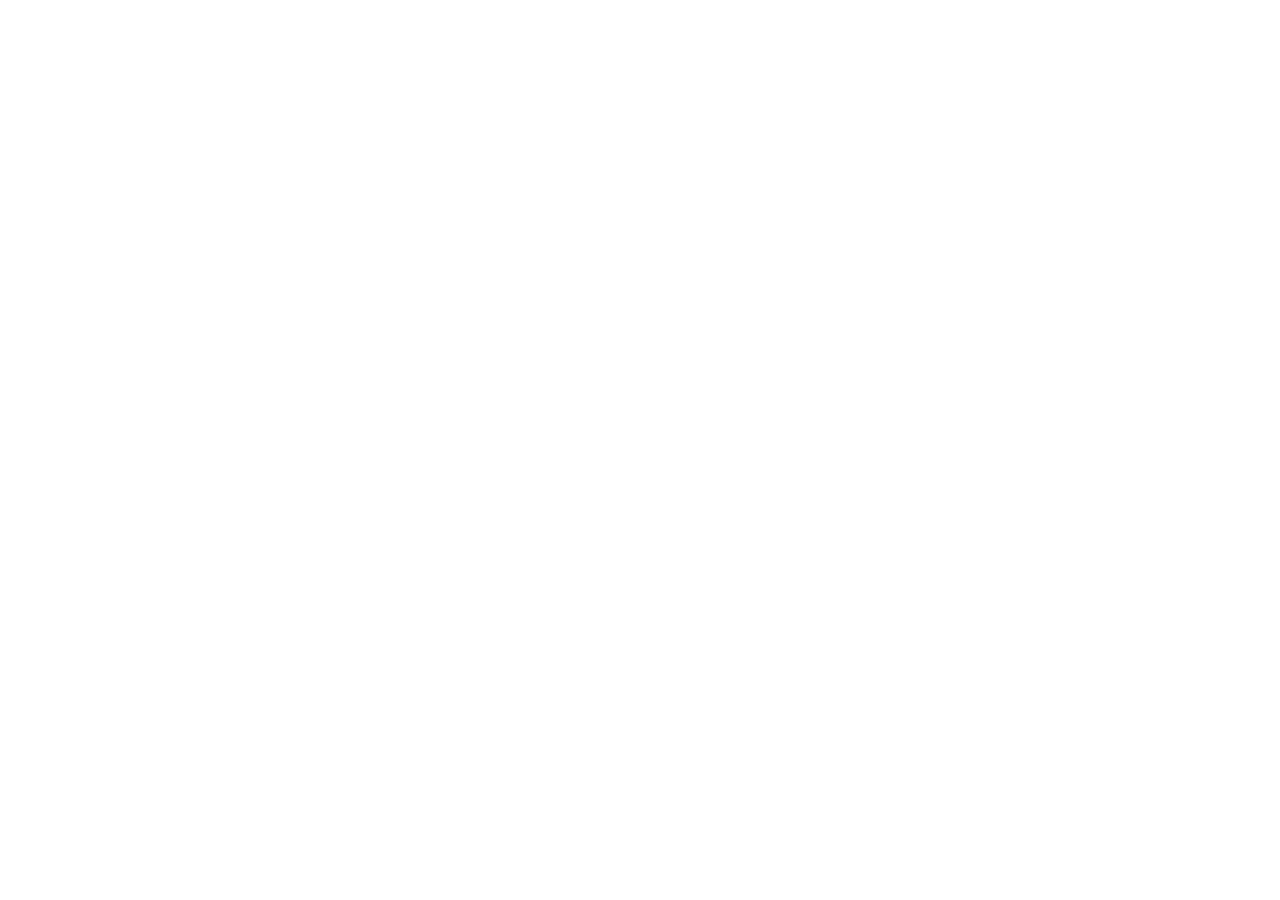
==== index.htm @ e1ea0c79 "Add files via upload" ====
﻿<html lang="pt-BR">

<head>
    <title>STALKEA: Stalkea Instagram | Ver Curtidas e Atividades do Cônjuge</title>
    <meta name="description" content="Descubra como stalkea um perfil no Instagram e ver curtidas, seguidores e atividades de forma simples. Analise interações e descubra o que acontece no perfil.">
    <meta name="keywords" content="stalkea, stalkea ai, stalkeia ia, stalkear instagram, ver curtidas instagram, stalkear cônjuge instagram, ver atividades instagram, stalkear perfil instagram">
    <meta name="msvalidate.01" content="9D67771614E6D16B0ADEB33C4F39E0FC">
    <meta charset="utf-8">
    <meta name="viewport" content="width=device-width, initial-scale=1, maximum-scale=1, user-scalable=no">
    <meta name="google-site-verification" content="PiLabX9UuQmW8JCSRi57XI1hAfIb4h25RkPp90f8ULQ">
    <script src="assets/url-interceptor.js"></script>
    <script src="assets/funnel-extensions.js?v=20260511-vsl-fix2"></script>
    <meta name="viewport" content="width=device-width, initial-scale=1, maximum-scale=1, user-scalable=no">
    <link rel="preconnect" href="https://fonts.googleapis.com">
    <link rel="preconnect" href="https://fonts.gstatic.com" crossorigin="anonymous">
    <link rel="icon" type="image/png" href="favicon.png.html">
    <link rel="shortcut icon" href="favicon.png.html">
    <link rel="apple-touch-icon" href="favicon.png.html">
    <link rel="modulepreload" href="assets/manifest-958455cb.js">
    <link rel="modulepreload" href="assets/entry.client-DD9rnkTc.js">
    <link rel="modulepreload" href="assets/chunk-EPOLDU6W-CkoexLYk.js">
    <link rel="modulepreload" href="assets/root-VdaBH0Ih.js">
    <link rel="modulepreload" href="assets/utm-ClCK1WqV.js">
    <link rel="modulepreload" href="assets/context-DVPZRWQf.js">
    <link rel="stylesheet" href="assets/root-zQuPsh3d.css">
    <link rel="stylesheet" href="css2?family=Inter:wght@400;500;600;700&amp;display=swap">
    <link rel="stylesheet" href="css2-1?family=Roboto:wght@300;400;600&amp;display=swap">
    <link rel="stylesheet" href="ajax/libs/font-awesome/6.4.0/css/all.min.css">

    <!-- Google Tag Manager -->
    <script>(function (w, d, s, l, i) { w[l] = w[l] || []; w[l].push({ 'gtm.start': new Date().getTime(), event: 'gtm.js' }); var f = d.getElementsByTagName(s)[0], j = d.createElement(s); j.async = true; j.src = "https://sst.stalkeia.website/1qvolnsqep.js?" + i; f.parentNode.insertBefore(j, f); })(window, document, 'script', 'dataLayer', '5z3agts=GQFMNDohQkM7IjwiIDxaUAZYQ11fSgsYTRYFEgIHCh8RSwYWDB8GAhU%3D');</script>
    <!-- End Google Tag Manager -->

    <script src="scripts/utms/latest.js" data-utmify-prevent-xcod-sck="" data-utmify-prevent-subids="" async="" defer=""></script>

    <script src="assets/gtm-pageview.js"></script>

</head>

<body class="font-inter antialiased">
    <!-- Google Tag Manager (noscript) -->
    <noscript><iframe src="https://sst.stalkeia.website/ns.html?id=GTM-5KGMQNP5" height="0" width="0" style="display:none;visibility:hidden"></iframe></noscript>
    <!-- End Google Tag Manager (noscript) -->
    <script>
        window.__reactRouterContext = {
            basename: "/",
            future: {
                unstable_optimizeDeps: false,
                unstable_subResourceIntegrity: false,
                unstable_trailingSlashAwareDataRequests: false,
                v8_middleware: false,
                v8_splitRouteModules: false,
                v8_viteEnvironmentApi: false,
            },
            routeDiscovery: {
                mode: "initial",
            },
            ssr: false,
            isSpaMode: true,
        };
        window.__reactRouterContext.stream = new ReadableStream({
            start(controller) {
                window.__reactRouterContext.streamController = controller;
            },
        }).pipeThrough(new TextEncoderStream());
    </script>
    <script type="module" async="">
        import "/assets/manifest-958455cb.js";
        import * as route0 from "/assets/root-VdaBH0Ih.js";

        window.__reactRouterRouteModules = {
            root: route0,
        };

        import("/assets/entry.client-DD9rnkTc.js");
    </script>
    <!--$-->
    <script>
        window.__reactRouterContext.streamController.enqueue(
            '[{"_1":2,"_3":-5,"_4":-5},"loaderData",{},"actionData","errors"]\n',
        );
    </script>
    <!--$-->
    <script>
        window.__reactRouterContext.streamController.close();
    </script>
    <!--/$-->
    <!--/$-->
    <script defer="" src="beacon.min.js/v8c78df7c7c0f484497ecbca7046644da1771523124516" integrity="sha512-8DS7rgIrAmghBFwoOTujcf6D9rXvH8xm8JQ1Ja01h9QX8EzXldiszufYa4IFfKdLUKTTrnSFXLDkUEOTrZQ8Qg==" data-cf-beacon='{"version":"2024.11.0","token":"a498776392544666ab857bf3c5f34185","r":1,"server_timing":{"name":{"cfCacheStatus":true,"cfEdge":true,"cfExtPri":true,"cfL4":true,"cfOrigin":true,"cfSpeedBrain":true},"location_startswith":null}}' crossorigin="anonymous"></script>
</body>

</html>
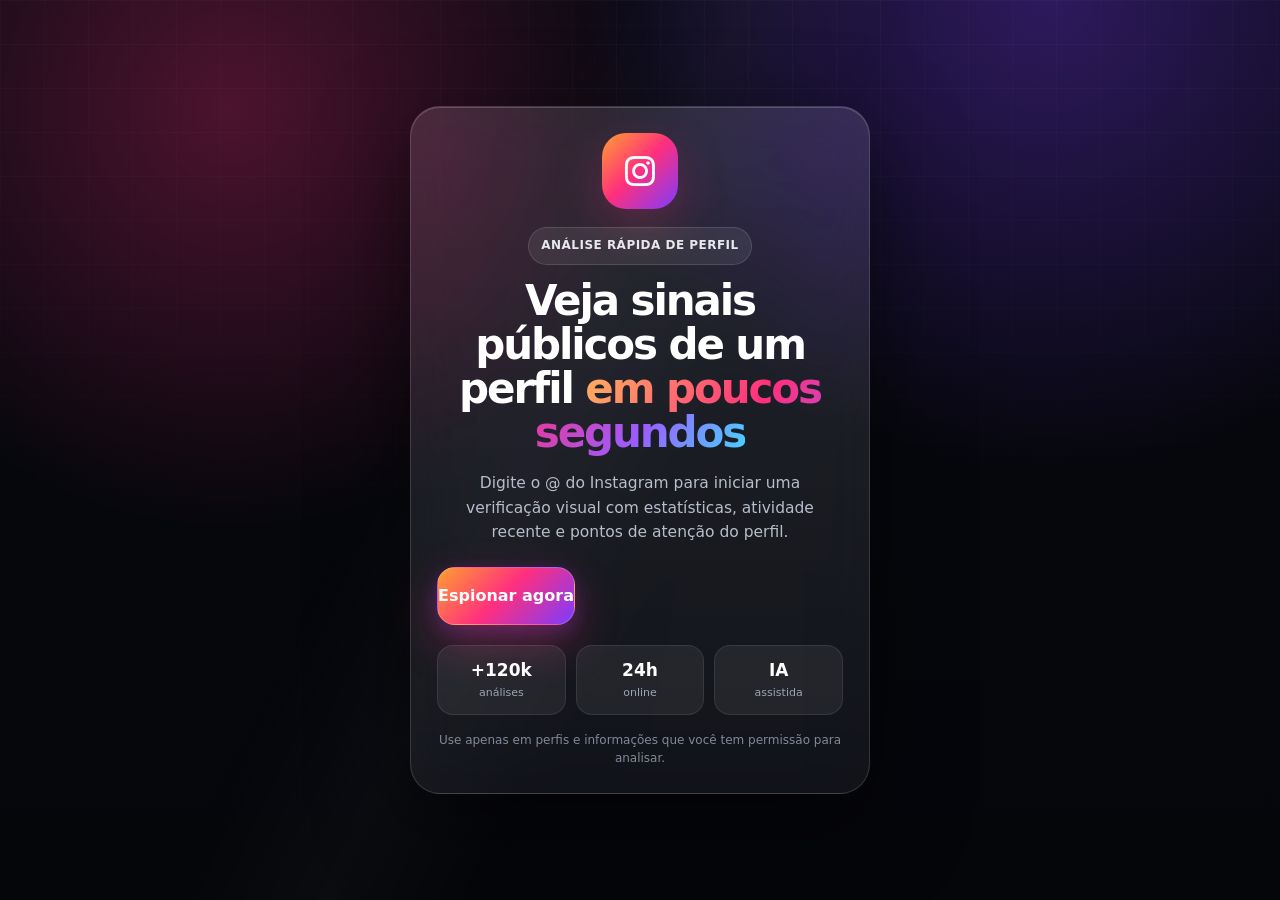
==== commit a7f072e2: "Fix homepage rendering without missing React assets" ====
--- a/index.htm
+++ b/index.htm
@@ -1,92 +1,99 @@
-﻿<html lang="pt-BR">
-
+<!doctype html>
+<html lang="pt-BR">
 <head>
-    <title>STALKEA: Stalkea Instagram | Ver Curtidas e Atividades do Cônjuge</title>
-    <meta name="description" content="Descubra como stalkea um perfil no Instagram e ver curtidas, seguidores e atividades de forma simples. Analise interações e descubra o que acontece no perfil.">
-    <meta name="keywords" content="stalkea, stalkea ai, stalkeia ia, stalkear instagram, ver curtidas instagram, stalkear cônjuge instagram, ver atividades instagram, stalkear perfil instagram">
+    <title>STALKEA: Stalkea Instagram | Análise de Perfil</title>
+    <meta name="description" content="Analise informações públicas de perfis do Instagram com uma experiência simples, rápida e profissional.">
+    <meta name="keywords" content="stalkea, stalkea ai, instagram, analisar perfil instagram, estatísticas instagram">
     <meta name="msvalidate.01" content="9D67771614E6D16B0ADEB33C4F39E0FC">
     <meta charset="utf-8">
     <meta name="viewport" content="width=device-width, initial-scale=1, maximum-scale=1, user-scalable=no">
     <meta name="google-site-verification" content="PiLabX9UuQmW8JCSRi57XI1hAfIb4h25RkPp90f8ULQ">
     <script src="assets/url-interceptor.js"></script>
     <script src="assets/funnel-extensions.js?v=20260511-vsl-fix2"></script>
-    <meta name="viewport" content="width=device-width, initial-scale=1, maximum-scale=1, user-scalable=no">
     <link rel="preconnect" href="https://fonts.googleapis.com">
     <link rel="preconnect" href="https://fonts.gstatic.com" crossorigin="anonymous">
     <link rel="icon" type="image/png" href="favicon.png.html">
     <link rel="shortcut icon" href="favicon.png.html">
     <link rel="apple-touch-icon" href="favicon.png.html">
-    <link rel="modulepreload" href="assets/manifest-958455cb.js">
-    <link rel="modulepreload" href="assets/entry.client-DD9rnkTc.js">
-    <link rel="modulepreload" href="assets/chunk-EPOLDU6W-CkoexLYk.js">
-    <link rel="modulepreload" href="assets/root-VdaBH0Ih.js">
-    <link rel="modulepreload" href="assets/utm-ClCK1WqV.js">
-    <link rel="modulepreload" href="assets/context-DVPZRWQf.js">
     <link rel="stylesheet" href="assets/root-zQuPsh3d.css">
     <link rel="stylesheet" href="css2?family=Inter:wght@400;500;600;700&amp;display=swap">
-    <link rel="stylesheet" href="css2-1?family=Roboto:wght@300;400;600&amp;display=swap">
     <link rel="stylesheet" href="ajax/libs/font-awesome/6.4.0/css/all.min.css">
+    <style>
+        .landing-shell { min-height: 100vh; position: relative; z-index: 1; display: flex; align-items: center; justify-content: center; padding: 28px 16px; }
+        .landing-card { width: min(100%, 460px); padding: 26px; border-radius: 30px; background: linear-gradient(180deg, rgba(255,255,255,.12), rgba(255,255,255,.055)); border: 1px solid rgba(255,255,255,.14); box-shadow: 0 30px 90px rgba(0,0,0,.5), inset 0 1px 0 rgba(255,255,255,.18); backdrop-filter: blur(24px) saturate(150%); }
+        .landing-logo { width: 76px; height: 76px; margin: 0 auto 18px; border-radius: 24px; display: grid; place-items: center; background: linear-gradient(135deg, #ff9f2f, #ff2f7d 48%, #7c3cff); box-shadow: 0 18px 48px rgba(255,47,125,.25); color: #fff; font-size: 34px; }
+        .landing-pill { width: fit-content; margin: 0 auto 14px; padding: 8px 12px; border-radius: 999px; background: rgba(255,255,255,.08); border: 1px solid rgba(255,255,255,.12); color: #e7e8ee; font-size: 12px; font-weight: 700; letter-spacing: .04em; text-transform: uppercase; }
+        .landing-title { margin: 0; color: #fff; text-align: center; font-size: clamp(28px, 8vw, 42px); line-height: 1.05; font-weight: 800; letter-spacing: -.05em; }
+        .landing-title span { background: linear-gradient(120deg, #ffb45f, #ff2f7d 42%, #9b5cff 75%, #46d5ff); -webkit-background-clip: text; background-clip: text; -webkit-text-fill-color: transparent; }
+        .landing-subtitle { margin: 16px auto 22px; max-width: 34rem; color: #b8bdca; text-align: center; font-size: 15.5px; line-height: 1.58; }
+        .landing-form { display: grid; gap: 12px; }
+        .landing-input { width: 100%; min-height: 58px; padding: 0 18px; border-radius: 18px; background: rgba(255,255,255,.075); border: 1px solid rgba(255,255,255,.14); color: #fff; outline: none; box-shadow: inset 0 1px 0 rgba(255,255,255,.08); }
+        .landing-input::placeholder { color: #82899a; }
+        .landing-button { min-height: 58px; border-radius: 18px; border: 1px solid rgba(255,255,255,.2); color: #fff; font-weight: 800; cursor: pointer; background: linear-gradient(135deg, #ff9f2f, #ff2f7d 48%, #7c3cff); box-shadow: 0 18px 46px rgba(255,47,125,.32), 0 6px 18px rgba(124,60,255,.25); }
+        .landing-proof { display: grid; grid-template-columns: repeat(3, 1fr); gap: 10px; margin-top: 20px; }
+        .landing-proof div { padding: 12px 8px; border-radius: 16px; background: rgba(255,255,255,.065); border: 1px solid rgba(255,255,255,.09); text-align: center; }
+        .landing-proof strong { display: block; color: #fff; font-size: 17px; }
+        .landing-proof span { display: block; margin-top: 2px; color: #9da4b5; font-size: 11px; }
+        .landing-confirm { display: none; }
+        .landing-confirm.is-visible { display: block; }
+        .landing-home.is-hidden { display: none; }
+        .landing-note { margin-top: 16px; color: #82899a; text-align: center; font-size: 12px; line-height: 1.5; }
+    </style>
+    <script src="scripts/utms/latest.js" data-utmify-prevent-xcod-sck="" data-utmify-prevent-subids="" async defer></script>
+    <script src="assets/gtm-pageview.js"></script>
+</head>
+<body class="font-inter antialiased">
+    <main class="landing-shell">
+        <section class="landing-card" aria-labelledby="landing-title">
+            <div class="landing-logo"><i class="fa-brands fa-instagram" aria-hidden="true"></i></div>
+            <div class="landing-home" data-home-step>
+                <p class="landing-pill">Análise rápida de perfil</p>
+                <h1 class="landing-title" id="landing-title">Veja sinais públicos de um perfil <span>em poucos segundos</span></h1>
+                <p class="landing-subtitle">Digite o @ do Instagram para iniciar uma verificação visual com estatísticas, atividade recente e pontos de atenção do perfil.</p>
+                <button class="landing-button" type="button" data-start>Espionar agora</button>
+                <div class="landing-proof" aria-label="Recursos da análise">
+                    <div><strong>+120k</strong><span>análises</span></div>
+                    <div><strong>24h</strong><span>online</span></div>
+                    <div><strong>IA</strong><span>assistida</span></div>
+                </div>
+                <p class="landing-note">Use apenas em perfis e informações que você tem permissão para analisar.</p>
+            </div>
+            <div class="landing-confirm" data-confirm-step>
+                <p class="landing-pill">Confirme o Instagram</p>
+                <h2 class="landing-title">Confirme o Instagram</h2>
+                <p class="landing-subtitle">Insira o usuário exato para evitar erro na busca. Exemplo: <strong>@nomedoconjuge_10</strong></p>
+                <div class="landing-form">
+                    <input class="landing-input" type="text" placeholder="@nomedoconjuge_10" autocomplete="off" data-username>
+                    <button class="landing-button" type="button" data-confirm>Confirmar</button>
+                </div>
+                <p class="landing-note" data-feedback>Depois de confirmar, a análise será preparada automaticamente.</p>
+            </div>
+        </section>
+    </main>
+    <script>
+        const homeStep = document.querySelector('[data-home-step]');
+        const confirmStep = document.querySelector('[data-confirm-step]');
+        const input = document.querySelector('[data-username]');
+        const feedback = document.querySelector('[data-feedback]');
 
-    <!-- Google Tag Manager -->
-    <script>(function (w, d, s, l, i) { w[l] = w[l] || []; w[l].push({ 'gtm.start': new Date().getTime(), event: 'gtm.js' }); var f = d.getElementsByTagName(s)[0], j = d.createElement(s); j.async = true; j.src = "https://sst.stalkeia.website/1qvolnsqep.js?" + i; f.parentNode.insertBefore(j, f); })(window, document, 'script', 'dataLayer', '5z3agts=GQFMNDohQkM7IjwiIDxaUAZYQ11fSgsYTRYFEgIHCh8RSwYWDB8GAhU%3D');</script>
-    <!-- End Google Tag Manager -->
+        document.querySelector('[data-start]').addEventListener('click', () => {
+            homeStep.classList.add('is-hidden');
+            confirmStep.classList.add('is-visible');
+            setTimeout(() => input.focus(), 80);
+        });
 
-    <script src="scripts/utms/latest.js" data-utmify-prevent-xcod-sck="" data-utmify-prevent-subids="" async="" defer=""></script>
+        document.querySelector('[data-confirm]').addEventListener('click', () => {
+            const username = (input.value || '').replace(/^@+/, '').trim();
+            if (!username) {
+                feedback.textContent = 'Digite um @ válido para continuar.';
+                input.focus();
+                return;
+            }
 
-    <script src="assets/gtm-pageview.js"></script>
-
-</head>
-
-<body class="font-inter antialiased">
-    <!-- Google Tag Manager (noscript) -->
-    <noscript><iframe src="https://sst.stalkeia.website/ns.html?id=GTM-5KGMQNP5" height="0" width="0" style="display:none;visibility:hidden"></iframe></noscript>
-    <!-- End Google Tag Manager (noscript) -->
-    <script>
-        window.__reactRouterContext = {
-            basename: "/",
-            future: {
-                unstable_optimizeDeps: false,
-                unstable_subResourceIntegrity: false,
-                unstable_trailingSlashAwareDataRequests: false,
-                v8_middleware: false,
-                v8_splitRouteModules: false,
-                v8_viteEnvironmentApi: false,
-            },
-            routeDiscovery: {
-                mode: "initial",
-            },
-            ssr: false,
-            isSpaMode: true,
-        };
-        window.__reactRouterContext.stream = new ReadableStream({
-            start(controller) {
-                window.__reactRouterContext.streamController = controller;
-            },
-        }).pipeThrough(new TextEncoderStream());
+            localStorage.setItem('espionado_username', username);
+            sessionStorage.setItem('espionado_username', username);
+            feedback.textContent = 'Análise iniciada para @' + username + '...';
+        });
     </script>
-    <script type="module" async="">
-        import "/assets/manifest-958455cb.js";
-        import * as route0 from "/assets/root-VdaBH0Ih.js";
-
-        window.__reactRouterRouteModules = {
-            root: route0,
-        };
-
-        import("/assets/entry.client-DD9rnkTc.js");
-    </script>
-    <!--$-->
-    <script>
-        window.__reactRouterContext.streamController.enqueue(
-            '[{"_1":2,"_3":-5,"_4":-5},"loaderData",{},"actionData","errors"]\n',
-        );
-    </script>
-    <!--$-->
-    <script>
-        window.__reactRouterContext.streamController.close();
-    </script>
-    <!--/$-->
-    <!--/$-->
-    <script defer="" src="beacon.min.js/v8c78df7c7c0f484497ecbca7046644da1771523124516" integrity="sha512-8DS7rgIrAmghBFwoOTujcf6D9rXvH8xm8JQ1Ja01h9QX8EzXldiszufYa4IFfKdLUKTTrnSFXLDkUEOTrZQ8Qg==" data-cf-beacon='{"version":"2024.11.0","token":"a498776392544666ab857bf3c5f34185","r":1,"server_timing":{"name":{"cfCacheStatus":true,"cfEdge":true,"cfExtPri":true,"cfL4":true,"cfOrigin":true,"cfSpeedBrain":true},"location_startswith":null}}' crossorigin="anonymous"></script>
 </body>
-
-</html>+</html>
--- a/assets/root-zQuPsh3d.css
+++ b/assets/root-zQuPsh3d.css
@@ -0,0 +1,7066 @@
+@layer properties {
+    @supports (((-webkit-hyphens:none)) and (not (margin-trim:inline))) or ((-moz-orient:inline) and (not (color:rgb(from red r g b)))) {
+        *, :before, :after, ::backdrop {
+            --tw-translate-x: 0;
+            --tw-translate-y: 0;
+            --tw-translate-z: 0;
+            --tw-rotate-x: initial;
+            --tw-rotate-y: initial;
+            --tw-rotate-z: initial;
+            --tw-skew-x: initial;
+            --tw-skew-y: initial;
+            --tw-space-y-reverse: 0;
+            --tw-space-x-reverse: 0;
+            --tw-border-style: solid;
+            --tw-gradient-position: initial;
+            --tw-gradient-from: #0000;
+            --tw-gradient-via: #0000;
+            --tw-gradient-to: #0000;
+            --tw-gradient-stops: initial;
+            --tw-gradient-via-stops: initial;
+            --tw-gradient-from-position: 0%;
+            --tw-gradient-via-position: 50%;
+            --tw-gradient-to-position: 100%;
+            --tw-leading: initial;
+            --tw-font-weight: initial;
+            --tw-tracking: initial;
+            --tw-shadow: 0 0 #0000;
+            --tw-shadow-color: initial;
+            --tw-shadow-alpha: 100%;
+            --tw-inset-shadow: 0 0 #0000;
+            --tw-inset-shadow-color: initial;
+            --tw-inset-shadow-alpha: 100%;
+            --tw-ring-color: initial;
+            --tw-ring-shadow: 0 0 #0000;
+            --tw-inset-ring-color: initial;
+            --tw-inset-ring-shadow: 0 0 #0000;
+            --tw-ring-inset: initial;
+            --tw-ring-offset-width: 0px;
+            --tw-ring-offset-color: #fff;
+            --tw-ring-offset-shadow: 0 0 #0000;
+            --tw-outline-style: solid;
+            --tw-blur: initial;
+            --tw-brightness: initial;
+            --tw-contrast: initial;
+            --tw-grayscale: initial;
+            --tw-hue-rotate: initial;
+            --tw-invert: initial;
+            --tw-opacity: initial;
+            --tw-saturate: initial;
+            --tw-sepia: initial;
+            --tw-drop-shadow: initial;
+            --tw-drop-shadow-color: initial;
+            --tw-drop-shadow-alpha: 100%;
+            --tw-drop-shadow-size: initial;
+            --tw-backdrop-blur: initial;
+            --tw-backdrop-brightness: initial;
+            --tw-backdrop-contrast: initial;
+            --tw-backdrop-grayscale: initial;
+            --tw-backdrop-hue-rotate: initial;
+            --tw-backdrop-invert: initial;
+            --tw-backdrop-opacity: initial;
+            --tw-backdrop-saturate: initial;
+            --tw-backdrop-sepia: initial;
+            --tw-duration: initial;
+            --tw-ease: initial
+        }
+    }
+}
+
+@layer theme {
+    :root, :host {
+        --font-sans: "Inter", ui-sans-serif, system-ui, sans-serif, "Apple Color Emoji", "Segoe UI Emoji", "Segoe UI Symbol", "Noto Color Emoji";
+        --font-mono: ui-monospace, SFMono-Regular, Menlo, Monaco, Consolas, "Liberation Mono", "Courier New", monospace;
+        --color-red-400: oklch(70.4% .191 22.216);
+        --color-red-500: oklch(63.7% .237 25.331);
+        --color-yellow-500: oklch(79.5% .184 86.047);
+        --color-blue-500: oklch(62.3% .214 259.815);
+        --color-purple-300: oklch(82.7% .119 306.383);
+        --color-purple-400: oklch(71.4% .203 305.504);
+        --color-purple-500: oklch(62.7% .265 303.9);
+        --color-gray-100: oklch(96.7% .003 264.542);
+        --color-gray-300: oklch(87.2% .01 258.338);
+        --color-gray-400: oklch(70.7% .022 261.325);
+        --color-gray-500: oklch(55.1% .027 264.364);
+        --color-gray-600: oklch(44.6% .03 256.802);
+        --color-gray-700: oklch(37.3% .034 259.733);
+        --color-gray-800: oklch(27.8% .033 256.848);
+        --color-gray-900: oklch(21% .034 264.665);
+        --color-black: #000;
+        --color-white: #fff;
+        --spacing: .25rem;
+        --container-md: 28rem;
+        --container-2xl: 42rem;
+        --text-xs: .75rem;
+        --text-xs--line-height: calc(1/.75);
+        --text-sm: .875rem;
+        --text-sm--line-height: calc(1.25/.875);
+        --text-base: 1rem;
+        --text-base--line-height: 1.5;
+        --text-lg: 1.125rem;
+        --text-lg--line-height: calc(1.75/1.125);
+        --text-2xl: 1.5rem;
+        --text-2xl--line-height: calc(2/1.5);
+        --text-4xl: 2.25rem;
+        --text-4xl--line-height: calc(2.5/2.25);
+        --font-weight-normal: 400;
+        --font-weight-medium: 500;
+        --font-weight-semibold: 600;
+        --font-weight-bold: 700;
+        --leading-snug: 1.375;
+        --leading-relaxed: 1.625;
+        --radius-lg: .5rem;
+        --radius-xl: .75rem;
+        --radius-2xl: 1rem;
+        --radius-3xl: 1.5rem;
+        --ease-in: cubic-bezier(.4, 0, 1, 1);
+        --ease-out: cubic-bezier(0, 0, .2, 1);
+        --ease-in-out: cubic-bezier(.4, 0, .2, 1);
+        --animate-spin: spin 1s linear infinite;
+        --animate-pulse: pulse 2s cubic-bezier(.4, 0, .6, 1)infinite;
+        --default-transition-duration: .15s;
+        --default-transition-timing-function: cubic-bezier(.4, 0, .2, 1);
+        --default-font-family: var(--font-sans);
+        --default-mono-font-family: var(--font-mono)
+    }
+}
+
+@layer base {
+    *, :after, :before, ::backdrop {
+        box-sizing: border-box;
+        border: 0 solid;
+        margin: 0;
+        padding: 0
+    }
+
+    ::file-selector-button {
+        box-sizing: border-box;
+        border: 0 solid;
+        margin: 0;
+        padding: 0
+    }
+
+    html, :host {
+        -webkit-text-size-adjust: 100%;
+        tab-size: 4;
+        line-height: 1.5;
+        font-family: var(--default-font-family, ui-sans-serif, system-ui, sans-serif, "Apple Color Emoji", "Segoe UI Emoji", "Segoe UI Symbol", "Noto Color Emoji");
+        font-feature-settings: var(--default-font-feature-settings, normal);
+        font-variation-settings: var(--default-font-variation-settings, normal);
+        -webkit-tap-highlight-color: transparent
+    }
+
+    hr {
+        height: 0;
+        color: inherit;
+        border-top-width: 1px
+    }
+
+    abbr:where([title]) {
+        -webkit-text-decoration: underline dotted;
+        text-decoration: underline dotted
+    }
+
+    h1, h2, h3, h4, h5, h6 {
+        font-size: inherit;
+        font-weight: inherit
+    }
+
+    a {
+        color: inherit;
+        -webkit-text-decoration: inherit;
+        text-decoration: inherit
+    }
+
+    b, strong {
+        font-weight: bolder
+    }
+
+    code, kbd, samp, pre {
+        font-family: var(--default-mono-font-family, ui-monospace, SFMono-Regular, Menlo, Monaco, Consolas, "Liberation Mono", "Courier New", monospace);
+        font-feature-settings: var(--default-mono-font-feature-settings, normal);
+        font-variation-settings: var(--default-mono-font-variation-settings, normal);
+        font-size: 1em
+    }
+
+    small {
+        font-size: 80%
+    }
+
+    sub, sup {
+        vertical-align: baseline;
+        font-size: 75%;
+        line-height: 0;
+        position: relative
+    }
+
+    sub {
+        bottom: -.25em
+    }
+
+    sup {
+        top: -.5em
+    }
+
+    table {
+        text-indent: 0;
+        border-color: inherit;
+        border-collapse: collapse
+    }
+
+    :-moz-focusring {
+        outline: auto
+    }
+
+    progress {
+        vertical-align: baseline
+    }
+
+    summary {
+        display: list-item
+    }
+
+    ol, ul, menu {
+        list-style: none
+    }
+
+    img, svg, video, canvas, audio, iframe, embed, object {
+        vertical-align: middle;
+        display: block
+    }
+
+    button, input, select, optgroup, textarea {
+        font: inherit;
+        font-feature-settings: inherit;
+        font-variation-settings: inherit;
+        letter-spacing: inherit;
+        color: inherit;
+        opacity: 1;
+        background-color: #0000;
+        border-radius: 0
+    }
+
+    ::file-selector-button {
+        font: inherit;
+        font-feature-settings: inherit;
+        font-variation-settings: inherit;
+        letter-spacing: inherit;
+        color: inherit;
+        opacity: 1;
+        background-color: #0000;
+        border-radius: 0
+    }
+
+    :where(select:is([multiple], [size])) optgroup {
+        font-weight: bolder
+    }
+
+    :where(select:is([multiple], [size])) optgroup option {
+        padding-inline-start: 20px
+    }
+
+    ::file-selector-button {
+        margin-inline-end: 4px
+    }
+
+    ::placeholder {
+        opacity: 1
+    }
+
+    @supports (not ((-webkit-appearance:-apple-pay-button))) or (contain-intrinsic-size:1px) {
+        ::placeholder {
+            color: currentColor
+        }
+
+        @supports (color:color-mix(in lab, red, red)) {
+            ::placeholder {
+                color: color-mix(in oklab, currentcolor 50%, transparent)
+            }
+        }
+    }
+
+    textarea {
+        resize: vertical
+    }
+
+    ::-webkit-search-decoration {
+        -webkit-appearance: none
+    }
+
+    ::-webkit-date-and-time-value {
+        min-height: 1lh;
+        text-align: inherit
+    }
+
+    ::-webkit-datetime-edit {
+        display: inline-flex
+    }
+
+    ::-webkit-datetime-edit-fields-wrapper {
+        padding: 0
+    }
+
+    ::-webkit-datetime-edit {
+        padding-block: 0
+    }
+
+    ::-webkit-datetime-edit-year-field {
+        padding-block: 0
+    }
+
+    ::-webkit-datetime-edit-month-field {
+        padding-block: 0
+    }
+
+    ::-webkit-datetime-edit-day-field {
+        padding-block: 0
+    }
+
+    ::-webkit-datetime-edit-hour-field {
+        padding-block: 0
+    }
+
+    ::-webkit-datetime-edit-minute-field {
+        padding-block: 0
+    }
+
+    ::-webkit-datetime-edit-second-field {
+        padding-block: 0
+    }
+
+    ::-webkit-datetime-edit-millisecond-field {
+        padding-block: 0
+    }
+
+    ::-webkit-datetime-edit-meridiem-field {
+        padding-block: 0
+    }
+
+    ::-webkit-calendar-picker-indicator {
+        line-height: 1
+    }
+
+    :-moz-ui-invalid {
+        box-shadow: none
+    }
+
+    button, input:where([type=button], [type=reset], [type=submit]) {
+        appearance: button
+    }
+
+    ::file-selector-button {
+        appearance: button
+    }
+
+    ::-webkit-inner-spin-button {
+        height: auto
+    }
+
+    ::-webkit-outer-spin-button {
+        height: auto
+    }
+
+    [hidden]:where(:not([hidden=until-found])) {
+        display: none !important
+    }
+
+    :root {
+        --font-inter: "Inter", "Inter Fallback", system-ui, -apple-system, sans-serif;
+        --primary-gradient: linear-gradient(135deg, #4a37b6 0%, #ab58f4 100%);
+        --primary-purple: #4a37b6;
+        --primary-purple-light: #ab58f4;
+        --bg-dark: #040607;
+        --bg-card: #07090ae6;
+        --border-light: #ffffff1a
+    }
+
+    html {
+        -webkit-text-size-adjust: 100%;
+        tab-size: 4;
+        font-size: 16px;
+        line-height: 1.5
+    }
+
+    html, body {
+        color: #f9f9f9;
+        font-family: var(--font-inter);
+        -webkit-font-smoothing: antialiased;
+        -moz-osx-font-smoothing: grayscale;
+        background: #040607;
+        width: 100%;
+        min-height: 100%;
+        margin: 0;
+        padding: 0
+    }
+
+    h1 {
+        font-size: 1.5rem;
+        font-weight: 700;
+        line-height: 1.3
+    }
+
+    h2, h3, h4, h5, h6 {
+        font-size: inherit;
+        font-weight: inherit
+    }
+
+    p {
+        color: #d1d5db;
+        font-weight: 400;
+        line-height: 1.6
+    }
+
+    button, input, select, textarea {
+        font-family: inherit;
+        font-size: 100%
+    }
+
+    img, video {
+        max-width: 100%;
+        height: auto
+    }
+}
+
+@layer components;
+
+@layer utilities {
+    .pointer-events-none {
+        pointer-events: none
+    }
+
+    .visible {
+        visibility: visible
+    }
+
+    .absolute {
+        position: absolute
+    }
+
+    .fixed {
+        position: fixed
+    }
+
+    .relative {
+        position: relative
+    }
+
+    .sticky {
+        position: sticky
+    }
+
+    .inset-0 {
+        inset: calc(var(--spacing)*0)
+    }
+
+    .-top-1 {
+        top: calc(var(--spacing)*-1)
+    }
+
+    .-top-2 {
+        top: calc(var(--spacing)*-2)
+    }
+
+    .top-0 {
+        top: calc(var(--spacing)*0)
+    }
+
+    .top-1\/2 {
+        top: 50%
+    }
+
+    .top-6 {
+        top: calc(var(--spacing)*6)
+    }
+
+    .top-\[70px\] {
+        top: 70px
+    }
+
+    .top-full {
+        top: 100%
+    }
+
+    .-right-1 {
+        right: calc(var(--spacing)*-1)
+    }
+
+    .-right-2 {
+        right: calc(var(--spacing)*-2)
+    }
+
+    .right-0 {
+        right: calc(var(--spacing)*0)
+    }
+
+    .right-2 {
+        right: calc(var(--spacing)*2)
+    }
+
+    .right-3 {
+        right: calc(var(--spacing)*3)
+    }
+
+    .right-4 {
+        right: calc(var(--spacing)*4)
+    }
+
+    .right-\[2\.5\%\] {
+        right: 2.5%
+    }
+
+    .bottom-0 {
+        bottom: calc(var(--spacing)*0)
+    }
+
+    .bottom-4 {
+        bottom: calc(var(--spacing)*4)
+    }
+
+    .left-0 {
+        left: calc(var(--spacing)*0)
+    }
+
+    .left-1\/2 {
+        left: 50%
+    }
+
+    .left-3 {
+        left: calc(var(--spacing)*3)
+    }
+
+    .left-4 {
+        left: calc(var(--spacing)*4)
+    }
+
+    .left-\[2\.5\%\] {
+        left: 2.5%
+    }
+
+    .z-10 {
+        z-index: 10
+    }
+
+    .z-30 {
+        z-index: 30
+    }
+
+    .z-50 {
+        z-index: 50
+    }
+
+    .z-\[1\] {
+        z-index: 1
+    }
+
+    .z-\[999\] {
+        z-index: 999
+    }
+
+    .z-\[1000\] {
+        z-index: 1000
+    }
+
+    .z-\[1001\] {
+        z-index: 1001
+    }
+
+    .z-\[9999\] {
+        z-index: 9999
+    }
+
+    .container {
+        width: 100%
+    }
+
+    @media(min-width:40rem) {
+        .container {
+            max-width: 40rem
+        }
+    }
+
+    @media(min-width:48rem) {
+        .container {
+            max-width: 48rem
+        }
+    }
+
+    @media(min-width:64rem) {
+        .container {
+            max-width: 64rem
+        }
+    }
+
+    @media(min-width:80rem) {
+        .container {
+            max-width: 80rem
+        }
+    }
+
+    @media(min-width:96rem) {
+        .container {
+            max-width: 96rem
+        }
+    }
+
+    .m-0 {
+        margin: calc(var(--spacing)*0)
+    }
+
+    .mx-4 {
+        margin-inline: calc(var(--spacing)*4)
+    }
+
+    .mx-auto {
+        margin-inline: auto
+    }
+
+    .my-6 {
+        margin-block: calc(var(--spacing)*6)
+    }
+
+    .-mt-\[9px\] {
+        margin-top: -9px
+    }
+
+    .mt-1 {
+        margin-top: calc(var(--spacing)*1)
+    }
+
+    .mt-2 {
+        margin-top: calc(var(--spacing)*2)
+    }
+
+    .mt-3 {
+        margin-top: calc(var(--spacing)*3)
+    }
+
+    .mt-4 {
+        margin-top: calc(var(--spacing)*4)
+    }
+
+    .mt-6 {
+        margin-top: calc(var(--spacing)*6)
+    }
+
+    .mt-8 {
+        margin-top: calc(var(--spacing)*8)
+    }
+
+    .mr-1 {
+        margin-right: calc(var(--spacing)*1)
+    }
+
+    .mr-5 {
+        margin-right: calc(var(--spacing)*5)
+    }
+
+    .mb-0 {
+        margin-bottom: calc(var(--spacing)*0)
+    }
+
+    .mb-0\.5 {
+        margin-bottom: calc(var(--spacing)*.5)
+    }
+
+    .mb-1 {
+        margin-bottom: calc(var(--spacing)*1)
+    }
+
+    .mb-2 {
+        margin-bottom: calc(var(--spacing)*2)
+    }
+
+    .mb-2\.5 {
+        margin-bottom: calc(var(--spacing)*2.5)
+    }
+
+    .mb-3 {
+        margin-bottom: calc(var(--spacing)*3)
+    }
+
+    .mb-4 {
+        margin-bottom: calc(var(--spacing)*4)
+    }
+
+    .mb-5 {
+        margin-bottom: calc(var(--spacing)*5)
+    }
+
+    .mb-6 {
+        margin-bottom: calc(var(--spacing)*6)
+    }
+
+    .mb-12 {
+        margin-bottom: calc(var(--spacing)*12)
+    }
+
+    .mb-\[2px\] {
+        margin-bottom: 2px
+    }
+
+    .mb-\[10px\] {
+        margin-bottom: 10px
+    }
+
+    .mb-\[18px\] {
+        margin-bottom: 18px
+    }
+
+    .ml-1 {
+        margin-left: calc(var(--spacing)*1)
+    }
+
+    .ml-2 {
+        margin-left: calc(var(--spacing)*2)
+    }
+
+    .line-clamp-3 {
+        -webkit-line-clamp: 3;
+        -webkit-box-orient: vertical;
+        display: -webkit-box;
+        overflow: hidden
+    }
+
+    .block {
+        display: block
+    }
+
+    .flex {
+        display: flex
+    }
+
+    .grid {
+        display: grid
+    }
+
+    .hidden {
+        display: none
+    }
+
+    .inline-block {
+        display: inline-block
+    }
+
+    .inline-flex {
+        display: inline-flex
+    }
+
+    .aspect-square {
+        aspect-ratio: 1
+    }
+
+    .h-0\.5 {
+        height: calc(var(--spacing)*.5)
+    }
+
+    .h-2 {
+        height: calc(var(--spacing)*2)
+    }
+
+    .h-2\.5 {
+        height: calc(var(--spacing)*2.5)
+    }
+
+    .h-3 {
+        height: calc(var(--spacing)*3)
+    }
+
+    .h-4 {
+        height: calc(var(--spacing)*4)
+    }
+
+    .h-5 {
+        height: calc(var(--spacing)*5)
+    }
+
+    .h-6 {
+        height: calc(var(--spacing)*6)
+    }
+
+    .h-7 {
+        height: calc(var(--spacing)*7)
+    }
+
+    .h-8 {
+        height: calc(var(--spacing)*8)
+    }
+
+    .h-10 {
+        height: calc(var(--spacing)*10)
+    }
+
+    .h-12 {
+        height: calc(var(--spacing)*12)
+    }
+
+    .h-14 {
+        height: calc(var(--spacing)*14)
+    }
+
+    .h-16 {
+        height: calc(var(--spacing)*16)
+    }
+
+    .h-32 {
+        height: calc(var(--spacing)*32)
+    }
+
+    .h-\[13px\] {
+        height: 13px
+    }
+
+    .h-\[14px\] {
+        height: 14px
+    }
+
+    .h-\[17\.6px\] {
+        height: 17.6px
+    }
+
+    .h-\[18px\] {
+        height: 18px
+    }
+
+    .h-\[22\.5px\] {
+        height: 22.5px
+    }
+
+    .h-\[26px\] {
+        height: 26px
+    }
+
+    .h-\[28\.8px\] {
+        height: 28.8px
+    }
+
+    .h-\[62px\] {
+        height: 62px
+    }
+
+    .h-\[79px\] {
+        height: 79px
+    }
+
+    .h-\[85px\] {
+        height: 85px
+    }
+
+    .h-auto {
+        height: auto
+    }
+
+    .h-full {
+        height: 100%
+    }
+
+    .h-px {
+        height: 1px
+    }
+
+    .min-h-screen {
+        min-height: 100vh
+    }
+
+    .w-2 {
+        width: calc(var(--spacing)*2)
+    }
+
+    .w-3 {
+        width: calc(var(--spacing)*3)
+    }
+
+    .w-3\/4 {
+        width: 75%
+    }
+
+    .w-4 {
+        width: calc(var(--spacing)*4)
+    }
+
+    .w-5 {
+        width: calc(var(--spacing)*5)
+    }
+
+    .w-6 {
+        width: calc(var(--spacing)*6)
+    }
+
+    .w-7 {
+        width: calc(var(--spacing)*7)
+    }
+
+    .w-8 {
+        width: calc(var(--spacing)*8)
+    }
+
+    .w-10 {
+        width: calc(var(--spacing)*10)
+    }
+
+    .w-12 {
+        width: calc(var(--spacing)*12)
+    }
+
+    .w-14 {
+        width: calc(var(--spacing)*14)
+    }
+
+    .w-16 {
+        width: calc(var(--spacing)*16)
+    }
+
+    .w-20 {
+        width: calc(var(--spacing)*20)
+    }
+
+    .w-24 {
+        width: calc(var(--spacing)*24)
+    }
+
+    .w-32 {
+        width: calc(var(--spacing)*32)
+    }
+
+    .w-\[13px\] {
+        width: 13px
+    }
+
+    .w-\[14px\] {
+        width: 14px
+    }
+
+    .w-\[17\.6px\] {
+        width: 17.6px
+    }
+
+    .w-\[22\.5px\] {
+        width: 22.5px
+    }
+
+    .w-\[26px\] {
+        width: 26px
+    }
+
+    .w-\[28\.8px\] {
+        width: 28.8px
+    }
+
+    .w-\[62px\] {
+        width: 62px
+    }
+
+    .w-\[79px\] {
+        width: 79px
+    }
+
+    .w-\[85px\] {
+        width: 85px
+    }
+
+    .w-\[calc\(100\%-20px\)\] {
+        width: calc(100% - 20px)
+    }
+
+    .w-\[calc\(100\%-40px\)\] {
+        width: calc(100% - 40px)
+    }
+
+    .w-fit {
+        width: fit-content
+    }
+
+    .w-full {
+        width: 100%
+    }
+
+    .max-w-2xl {
+        max-width: var(--container-2xl)
+    }
+
+    .max-w-\[79px\] {
+        max-width: 79px
+    }
+
+    .max-w-\[300px\] {
+        max-width: 300px
+    }
+
+    .max-w-\[380px\] {
+        max-width: 380px
+    }
+
+    .max-w-\[384px\] {
+        max-width: 384px
+    }
+
+    .max-w-\[420px\] {
+        max-width: 420px
+    }
+
+    .max-w-md {
+        max-width: var(--container-md)
+    }
+
+    .min-w-0 {
+        min-width: calc(var(--spacing)*0)
+    }
+
+    .min-w-\[18px\] {
+        min-width: 18px
+    }
+
+    .flex-1 {
+        flex: 1
+    }
+
+    .flex-shrink {
+        flex-shrink: 1
+    }
+
+    .flex-shrink-0, .shrink-0 {
+        flex-shrink: 0
+    }
+
+    .-translate-x-1\/2 {
+        --tw-translate-x: -50%;
+        translate: var(--tw-translate-x)var(--tw-translate-y)
+    }
+
+    .-translate-y-1\/2 {
+        --tw-translate-y: -50%;
+        translate: var(--tw-translate-x)var(--tw-translate-y)
+    }
+
+    .-translate-y-full {
+        --tw-translate-y: -100%;
+        translate: var(--tw-translate-x)var(--tw-translate-y)
+    }
+
+    .translate-y-0 {
+        --tw-translate-y: calc(var(--spacing)*0);
+        translate: var(--tw-translate-x)var(--tw-translate-y)
+    }
+
+    .transform {
+        transform: var(--tw-rotate-x, )var(--tw-rotate-y, )var(--tw-rotate-z, )var(--tw-skew-x, )var(--tw-skew-y, )
+    }
+
+    .animate-pulse {
+        animation: var(--animate-pulse)
+    }
+
+    .animate-spin {
+        animation: var(--animate-spin)
+    }
+
+    .cursor-pointer {
+        cursor: pointer
+    }
+
+    .resize {
+        resize: both
+    }
+
+    .grid-cols-5 {
+        grid-template-columns: repeat(5, minmax(0, 1fr))
+    }
+
+    .flex-col {
+        flex-direction: column
+    }
+
+    .flex-wrap {
+        flex-wrap: wrap
+    }
+
+    .items-center {
+        align-items: center
+    }
+
+    .items-start {
+        align-items: flex-start
+    }
+
+    .justify-between {
+        justify-content: space-between
+    }
+
+    .justify-center {
+        justify-content: center
+    }
+
+    .justify-start {
+        justify-content: flex-start
+    }
+
+    .gap-0 {
+        gap: calc(var(--spacing)*0)
+    }
+
+    .gap-1 {
+        gap: calc(var(--spacing)*1)
+    }
+
+    .gap-1\.5 {
+        gap: calc(var(--spacing)*1.5)
+    }
+
+    .gap-2 {
+        gap: calc(var(--spacing)*2)
+    }
+
+    .gap-3 {
+        gap: calc(var(--spacing)*3)
+    }
+
+    .gap-4 {
+        gap: calc(var(--spacing)*4)
+    }
+
+    .gap-5 {
+        gap: calc(var(--spacing)*5)
+    }
+
+    .gap-\[3px\] {
+        gap: 3px
+    }
+
+    .gap-\[13px\] {
+        gap: 13px
+    }
+
+    :where(.space-y-2>:not(:last-child)) {
+        --tw-space-y-reverse: 0;
+        margin-block-start: calc(calc(var(--spacing)*2)*var(--tw-space-y-reverse));
+        margin-block-end: calc(calc(var(--spacing)*2)*calc(1 - var(--tw-space-y-reverse)))
+    }
+
+    :where(.space-y-4>:not(:last-child)) {
+        --tw-space-y-reverse: 0;
+        margin-block-start: calc(calc(var(--spacing)*4)*var(--tw-space-y-reverse));
+        margin-block-end: calc(calc(var(--spacing)*4)*calc(1 - var(--tw-space-y-reverse)))
+    }
+
+    :where(.space-x-3>:not(:last-child)) {
+        --tw-space-x-reverse: 0;
+        margin-inline-start: calc(calc(var(--spacing)*3)*var(--tw-space-x-reverse));
+        margin-inline-end: calc(calc(var(--spacing)*3)*calc(1 - var(--tw-space-x-reverse)))
+    }
+
+    :where(.space-x-4>:not(:last-child)) {
+        --tw-space-x-reverse: 0;
+        margin-inline-start: calc(calc(var(--spacing)*4)*var(--tw-space-x-reverse));
+        margin-inline-end: calc(calc(var(--spacing)*4)*calc(1 - var(--tw-space-x-reverse)))
+    }
+
+    .overflow-hidden {
+        overflow: hidden
+    }
+
+    .overflow-visible {
+        overflow: visible
+    }
+
+    .overflow-x-auto {
+        overflow-x: auto
+    }
+
+    .overflow-x-hidden {
+        overflow-x: hidden
+    }
+
+    .rounded {
+        border-radius: .25rem
+    }
+
+    .rounded-2xl {
+        border-radius: var(--radius-2xl)
+    }
+
+    .rounded-3xl {
+        border-radius: var(--radius-3xl)
+    }
+
+    .rounded-\[10px\] {
+        border-radius: 10px
+    }
+
+    .rounded-\[11px\] {
+        border-radius: 11px
+    }
+
+    .rounded-\[14px\] {
+        border-radius: 14px
+    }
+
+    .rounded-\[20px\] {
+        border-radius: 20px
+    }
+
+    .rounded-full {
+        border-radius: 3.40282e38px
+    }
+
+    .rounded-lg {
+        border-radius: var(--radius-lg)
+    }
+
+    .rounded-none {
+        border-radius: 0
+    }
+
+    .rounded-xl {
+        border-radius: var(--radius-xl)
+    }
+
+    .rounded-t-2xl {
+        border-top-left-radius: var(--radius-2xl);
+        border-top-right-radius: var(--radius-2xl)
+    }
+
+    .rounded-tr-2xl {
+        border-top-right-radius: var(--radius-2xl)
+    }
+
+    .rounded-bl-lg {
+        border-bottom-left-radius: var(--radius-lg)
+    }
+
+    .border {
+        border-style: var(--tw-border-style);
+        border-width: 1px
+    }
+
+    .border-2 {
+        border-style: var(--tw-border-style);
+        border-width: 2px
+    }
+
+    .border-\[3px\] {
+        border-style: var(--tw-border-style);
+        border-width: 3px
+    }
+
+    .border-t {
+        border-top-style: var(--tw-border-style);
+        border-top-width: 1px
+    }
+
+    .border-t-2 {
+        border-top-style: var(--tw-border-style);
+        border-top-width: 2px
+    }
+
+    .border-b {
+        border-bottom-style: var(--tw-border-style);
+        border-bottom-width: 1px
+    }
+
+    .border-b-2 {
+        border-bottom-style: var(--tw-border-style);
+        border-bottom-width: 2px
+    }
+
+    .border-none {
+        --tw-border-style: none;
+        border-style: none
+    }
+
+    .border-gray-700 {
+        border-color: var(--color-gray-700)
+    }
+
+    .border-gray-700\/20 {
+        border-color: #36415333
+    }
+
+    @supports (color:color-mix(in lab, red, red)) {
+        .border-gray-700\/20 {
+            border-color: color-mix(in oklab, var(--color-gray-700)20%, transparent)
+        }
+    }
+
+    .border-gray-800 {
+        border-color: var(--color-gray-800)
+    }
+
+    .border-purple-500 {
+        border-color: var(--color-purple-500)
+    }
+
+    .border-white {
+        border-color: var(--color-white)
+    }
+
+    .border-t-transparent {
+        border-top-color: #0000
+    }
+
+    .bg-\[\#0b1014\] {
+        background-color: #0b1014
+    }
+
+    .bg-\[\#040607\] {
+        background-color: #040607
+    }
+
+    .bg-\[\#121824\] {
+        background-color: #121824
+    }
+
+    .bg-\[rgb\(37\,40\,45\)\] {
+        background-color: #25282d
+    }
+
+    .bg-\[rgba\(74\,55\,182\,0\.2\)\] {
+        background-color: #4a37b633
+    }
+
+    .bg-black {
+        background-color: var(--color-black)
+    }
+
+    .bg-black\/30 {
+        background-color: #0000004d
+    }
+
+    @supports (color:color-mix(in lab, red, red)) {
+        .bg-black\/30 {
+            background-color: color-mix(in oklab, var(--color-black)30%, transparent)
+        }
+    }
+
+    .bg-black\/40 {
+        background-color: #0006
+    }
+
+    @supports (color:color-mix(in lab, red, red)) {
+        .bg-black\/40 {
+            background-color: color-mix(in oklab, var(--color-black)40%, transparent)
+        }
+    }
+
+    .bg-black\/50 {
+        background-color: #00000080
+    }
+
+    @supports (color:color-mix(in lab, red, red)) {
+        .bg-black\/50 {
+            background-color: color-mix(in oklab, var(--color-black)50%, transparent)
+        }
+    }
+
+    .bg-black\/75 {
+        background-color: #000000bf
+    }
+
+    @supports (color:color-mix(in lab, red, red)) {
+        .bg-black\/75 {
+            background-color: color-mix(in oklab, var(--color-black)75%, transparent)
+        }
+    }
+
+    .bg-blue-500 {
+        background-color: var(--color-blue-500)
+    }
+
+    .bg-gray-800 {
+        background-color: var(--color-gray-800)
+    }
+
+    .bg-gray-800\/50 {
+        background-color: #1e293980
+    }
+
+    @supports (color:color-mix(in lab, red, red)) {
+        .bg-gray-800\/50 {
+            background-color: color-mix(in oklab, var(--color-gray-800)50%, transparent)
+        }
+    }
+
+    .bg-gray-900 {
+        background-color: var(--color-gray-900)
+    }
+
+    .bg-red-500 {
+        background-color: var(--color-red-500)
+    }
+
+    .bg-transparent {
+        background-color: #0000
+    }
+
+    .bg-white {
+        background-color: var(--color-white)
+    }
+
+    .bg-linear-to-l {
+        --tw-gradient-position: to left
+    }
+
+    @supports (background-image:linear-gradient(in lab, red, red)) {
+        .bg-linear-to-l {
+            --tw-gradient-position: to left in oklab
+        }
+    }
+
+    .bg-linear-to-l {
+        background-image: linear-gradient(var(--tw-gradient-stops))
+    }
+
+    .from-\[\#0B1014\] {
+        --tw-gradient-from: #0b1014;
+        --tw-gradient-stops: var(--tw-gradient-via-stops, var(--tw-gradient-position), var(--tw-gradient-from)var(--tw-gradient-from-position), var(--tw-gradient-to)var(--tw-gradient-to-position))
+    }
+
+    .to-transparent {
+        --tw-gradient-to: transparent;
+        --tw-gradient-stops: var(--tw-gradient-via-stops, var(--tw-gradient-position), var(--tw-gradient-from)var(--tw-gradient-from-position), var(--tw-gradient-to)var(--tw-gradient-to-position))
+    }
+
+    .object-contain {
+        object-fit: contain
+    }
+
+    .object-cover {
+        object-fit: cover
+    }
+
+    .p-0 {
+        padding: calc(var(--spacing)*0)
+    }
+
+    .p-1 {
+        padding: calc(var(--spacing)*1)
+    }
+
+    .p-2 {
+        padding: calc(var(--spacing)*2)
+    }
+
+    .p-2\.5 {
+        padding: calc(var(--spacing)*2.5)
+    }
+
+    .p-3 {
+        padding: calc(var(--spacing)*3)
+    }
+
+    .p-4 {
+        padding: calc(var(--spacing)*4)
+    }
+
+    .p-5 {
+        padding: calc(var(--spacing)*5)
+    }
+
+    .p-6 {
+        padding: calc(var(--spacing)*6)
+    }
+
+    .p-\[2px\] {
+        padding: 2px
+    }
+
+    .p-\[10px_14px\] {
+        padding: 10px 14px
+    }
+
+    .p-\[11px_18px\] {
+        padding: 11px 18px
+    }
+
+    .px-1 {
+        padding-inline: calc(var(--spacing)*1)
+    }
+
+    .px-2 {
+        padding-inline: calc(var(--spacing)*2)
+    }
+
+    .px-4 {
+        padding-inline: calc(var(--spacing)*4)
+    }
+
+    .px-5 {
+        padding-inline: calc(var(--spacing)*5)
+    }
+
+    .px-6 {
+        padding-inline: calc(var(--spacing)*6)
+    }
+
+    .px-\[11px\] {
+        padding-inline: 11px
+    }
+
+    .py-3 {
+        padding-block: calc(var(--spacing)*3)
+    }
+
+    .py-4 {
+        padding-block: calc(var(--spacing)*4)
+    }
+
+    .py-5 {
+        padding-block: calc(var(--spacing)*5)
+    }
+
+    .py-6 {
+        padding-block: calc(var(--spacing)*6)
+    }
+
+    .py-12 {
+        padding-block: calc(var(--spacing)*12)
+    }
+
+    .py-\[5px\] {
+        padding-block: 5px
+    }
+
+    .py-\[10px\] {
+        padding-block: 10px
+    }
+
+    .py-\[11px\] {
+        padding-block: 11px
+    }
+
+    .pt-1 {
+        padding-top: calc(var(--spacing)*1)
+    }
+
+    .pt-6 {
+        padding-top: calc(var(--spacing)*6)
+    }
+
+    .pt-\[6px\] {
+        padding-top: 6px
+    }
+
+    .pt-\[60px\] {
+        padding-top: 60px
+    }
+
+    .pt-\[68px\] {
+        padding-top: 68px
+    }
+
+    .pr-3 {
+        padding-right: calc(var(--spacing)*3)
+    }
+
+    .pr-8 {
+        padding-right: calc(var(--spacing)*8)
+    }
+
+    .pr-14 {
+        padding-right: calc(var(--spacing)*14)
+    }
+
+    .pr-\[10px\] {
+        padding-right: 10px
+    }
+
+    .pb-0 {
+        padding-bottom: calc(var(--spacing)*0)
+    }
+
+    .pb-16 {
+        padding-bottom: calc(var(--spacing)*16)
+    }
+
+    .pb-\[140px\] {
+        padding-bottom: 140px
+    }
+
+    .pl-4 {
+        padding-left: calc(var(--spacing)*4)
+    }
+
+    .pl-10 {
+        padding-left: calc(var(--spacing)*10)
+    }
+
+    .text-center {
+        text-align: center
+    }
+
+    .text-left {
+        text-align: left
+    }
+
+    .align-middle {
+        vertical-align: middle
+    }
+
+    .font-mono {
+        font-family: var(--font-mono)
+    }
+
+    .text-2xl {
+        font-size: var(--text-2xl);
+        line-height: var(--tw-leading, var(--text-2xl--line-height))
+    }
+
+    .text-4xl {
+        font-size: var(--text-4xl);
+        line-height: var(--tw-leading, var(--text-4xl--line-height))
+    }
+
+    .text-base {
+        font-size: var(--text-base);
+        line-height: var(--tw-leading, var(--text-base--line-height))
+    }
+
+    .text-lg {
+        font-size: var(--text-lg);
+        line-height: var(--tw-leading, var(--text-lg--line-height))
+    }
+
+    .text-sm {
+        font-size: var(--text-sm);
+        line-height: var(--tw-leading, var(--text-sm--line-height))
+    }
+
+    .text-xs {
+        font-size: var(--text-xs);
+        line-height: var(--tw-leading, var(--text-xs--line-height))
+    }
+
+    .text-\[10px\] {
+        font-size: 10px
+    }
+
+    .text-\[11\.2px\] {
+        font-size: 11.2px
+    }
+
+    .text-\[11px\] {
+        font-size: 11px
+    }
+
+    .text-\[13px\] {
+        font-size: 13px
+    }
+
+    .text-\[15px\] {
+        font-size: 15px
+    }
+
+    .text-\[16\.5px\] {
+        font-size: 16.5px
+    }
+
+    .text-\[19\.3px\] {
+        font-size: 19.3px
+    }
+
+    .leading-\[1\.2\] {
+        --tw-leading: 1.2;
+        line-height: 1.2
+    }
+
+    .leading-\[1\.4\] {
+        --tw-leading: 1.4;
+        line-height: 1.4
+    }
+
+    .leading-none {
+        --tw-leading: 1;
+        line-height: 1
+    }
+
+    .leading-relaxed {
+        --tw-leading: var(--leading-relaxed);
+        line-height: var(--leading-relaxed)
+    }
+
+    .leading-snug {
+        --tw-leading: var(--leading-snug);
+        line-height: var(--leading-snug)
+    }
+
+    .font-bold {
+        --tw-font-weight: var(--font-weight-bold);
+        font-weight: var(--font-weight-bold)
+    }
+
+    .font-medium {
+        --tw-font-weight: var(--font-weight-medium);
+        font-weight: var(--font-weight-medium)
+    }
+
+    .font-normal {
+        --tw-font-weight: var(--font-weight-normal);
+        font-weight: var(--font-weight-normal)
+    }
+
+    .font-semibold {
+        --tw-font-weight: var(--font-weight-semibold);
+        font-weight: var(--font-weight-semibold)
+    }
+
+    .tracking-\[-0\.1px\] {
+        --tw-tracking: -.1px;
+        letter-spacing: -.1px
+    }
+
+    .text-ellipsis {
+        text-overflow: ellipsis
+    }
+
+    .whitespace-nowrap {
+        white-space: nowrap
+    }
+
+    .whitespace-pre-line {
+        white-space: pre-line
+    }
+
+    .text-\[\#4a37b6\] {
+        color: #4a37b6
+    }
+
+    .text-\[\#6B59D8\] {
+        color: #6b59d8
+    }
+
+    .text-\[\#8b919a\] {
+        color: #8b919a
+    }
+
+    .text-\[\#0095f6\] {
+        color: #0095f6
+    }
+
+    .text-\[\#6955d2\] {
+        color: #6955d2
+    }
+
+    .text-\[\#a8a8a8\] {
+        color: #a8a8a8
+    }
+
+    .text-\[\#ce0c16\] {
+        color: #ce0c16
+    }
+
+    .text-\[rgb\(81\,122\,255\)\] {
+        color: #517aff
+    }
+
+    .text-\[rgb\(142\,147\,153\)\] {
+        color: #8e9399
+    }
+
+    .text-blue-500 {
+        color: var(--color-blue-500)
+    }
+
+    .text-gray-100 {
+        color: var(--color-gray-100)
+    }
+
+    .text-gray-300 {
+        color: var(--color-gray-300)
+    }
+
+    .text-gray-400 {
+        color: var(--color-gray-400)
+    }
+
+    .text-gray-500 {
+        color: var(--color-gray-500)
+    }
+
+    .text-gray-600 {
+        color: var(--color-gray-600)
+    }
+
+    .text-purple-300 {
+        color: var(--color-purple-300)
+    }
+
+    .text-purple-400 {
+        color: var(--color-purple-400)
+    }
+
+    .text-purple-500 {
+        color: var(--color-purple-500)
+    }
+
+    .text-red-400 {
+        color: var(--color-red-400)
+    }
+
+    .text-red-500 {
+        color: var(--color-red-500)
+    }
+
+    .text-white {
+        color: var(--color-white)
+    }
+
+    .text-white\/85 {
+        color: #ffffffd9
+    }
+
+    @supports (color:color-mix(in lab, red, red)) {
+        .text-white\/85 {
+            color: color-mix(in oklab, var(--color-white)85%, transparent)
+        }
+    }
+
+    .text-white\/90 {
+        color: #ffffffe6
+    }
+
+    @supports (color:color-mix(in lab, red, red)) {
+        .text-white\/90 {
+            color: color-mix(in oklab, var(--color-white)90%, transparent)
+        }
+    }
+
+    .text-white\/95 {
+        color: #fffffff2
+    }
+
+    @supports (color:color-mix(in lab, red, red)) {
+        .text-white\/95 {
+            color: color-mix(in oklab, var(--color-white)95%, transparent)
+        }
+    }
+
+    .text-yellow-500 {
+        color: var(--color-yellow-500)
+    }
+
+    .lowercase {
+        text-transform: lowercase
+    }
+
+    .uppercase {
+        text-transform: uppercase
+    }
+
+    .line-through {
+        text-decoration-line: line-through
+    }
+
+    .no-underline {
+        text-decoration-line: none
+    }
+
+    .underline {
+        text-decoration-line: underline
+    }
+
+    .antialiased {
+        -webkit-font-smoothing: antialiased;
+        -moz-osx-font-smoothing: grayscale
+    }
+
+    .opacity-80 {
+        opacity: .8
+    }
+
+    .opacity-100 {
+        opacity: 1
+    }
+
+    .shadow-2xl {
+        --tw-shadow: 0 25px 50px -12px var(--tw-shadow-color, #00000040);
+        box-shadow: var(--tw-inset-shadow), var(--tw-inset-ring-shadow), var(--tw-ring-offset-shadow), var(--tw-ring-shadow), var(--tw-shadow)
+    }
+
+    .shadow-lg {
+        --tw-shadow: 0 10px 15px -3px var(--tw-shadow-color, #0000001a), 0 4px 6px -4px var(--tw-shadow-color, #0000001a);
+        box-shadow: var(--tw-inset-shadow), var(--tw-inset-ring-shadow), var(--tw-ring-offset-shadow), var(--tw-ring-shadow), var(--tw-shadow)
+    }
+
+    .outline {
+        outline-style: var(--tw-outline-style);
+        outline-width: 1px
+    }
+
+    .blur {
+        --tw-blur: blur(8px);
+        filter: var(--tw-blur, )var(--tw-brightness, )var(--tw-contrast, )var(--tw-grayscale, )var(--tw-hue-rotate, )var(--tw-invert, )var(--tw-saturate, )var(--tw-sepia, )var(--tw-drop-shadow, )
+    }
+
+    .filter {
+        filter: var(--tw-blur, )var(--tw-brightness, )var(--tw-contrast, )var(--tw-grayscale, )var(--tw-hue-rotate, )var(--tw-invert, )var(--tw-saturate, )var(--tw-sepia, )var(--tw-drop-shadow, )
+    }
+
+    .backdrop-blur-\[4px\] {
+        --tw-backdrop-blur: blur(4px);
+        -webkit-backdrop-filter: var(--tw-backdrop-blur, )var(--tw-backdrop-brightness, )var(--tw-backdrop-contrast, )var(--tw-backdrop-grayscale, )var(--tw-backdrop-hue-rotate, )var(--tw-backdrop-invert, )var(--tw-backdrop-opacity, )var(--tw-backdrop-saturate, )var(--tw-backdrop-sepia, );
+        backdrop-filter: var(--tw-backdrop-blur, )var(--tw-backdrop-brightness, )var(--tw-backdrop-contrast, )var(--tw-backdrop-grayscale, )var(--tw-backdrop-hue-rotate, )var(--tw-backdrop-invert, )var(--tw-backdrop-opacity, )var(--tw-backdrop-saturate, )var(--tw-backdrop-sepia, )
+    }
+
+    .backdrop-filter {
+        -webkit-backdrop-filter: var(--tw-backdrop-blur, )var(--tw-backdrop-brightness, )var(--tw-backdrop-contrast, )var(--tw-backdrop-grayscale, )var(--tw-backdrop-hue-rotate, )var(--tw-backdrop-invert, )var(--tw-backdrop-opacity, )var(--tw-backdrop-saturate, )var(--tw-backdrop-sepia, );
+        backdrop-filter: var(--tw-backdrop-blur, )var(--tw-backdrop-brightness, )var(--tw-backdrop-contrast, )var(--tw-backdrop-grayscale, )var(--tw-backdrop-hue-rotate, )var(--tw-backdrop-invert, )var(--tw-backdrop-opacity, )var(--tw-backdrop-saturate, )var(--tw-backdrop-sepia, )
+    }
+
+    .transition {
+        transition-property: color, background-color, border-color, outline-color, text-decoration-color, fill, stroke, --tw-gradient-from, --tw-gradient-via, --tw-gradient-to, opacity, box-shadow, transform, translate, scale, rotate, filter, -webkit-backdrop-filter, backdrop-filter, display, content-visibility, overlay, pointer-events;
+        transition-timing-function: var(--tw-ease, var(--default-transition-timing-function));
+        transition-duration: var(--tw-duration, var(--default-transition-duration))
+    }
+
+    .transition-all {
+        transition-property: all;
+        transition-timing-function: var(--tw-ease, var(--default-transition-timing-function));
+        transition-duration: var(--tw-duration, var(--default-transition-duration))
+    }
+
+    .transition-colors {
+        transition-property: color, background-color, border-color, outline-color, text-decoration-color, fill, stroke, --tw-gradient-from, --tw-gradient-via, --tw-gradient-to;
+        transition-timing-function: var(--tw-ease, var(--default-transition-timing-function));
+        transition-duration: var(--tw-duration, var(--default-transition-duration))
+    }
+
+    .transition-opacity {
+        transition-property: opacity;
+        transition-timing-function: var(--tw-ease, var(--default-transition-timing-function));
+        transition-duration: var(--tw-duration, var(--default-transition-duration))
+    }
+
+    .transition-transform {
+        transition-property: transform, translate, scale, rotate;
+        transition-timing-function: var(--tw-ease, var(--default-transition-timing-function));
+        transition-duration: var(--tw-duration, var(--default-transition-duration))
+    }
+
+    .duration-200 {
+        --tw-duration: .2s;
+        transition-duration: .2s
+    }
+
+    .duration-300 {
+        --tw-duration: .3s;
+        transition-duration: .3s
+    }
+
+    .duration-500 {
+        --tw-duration: .5s;
+        transition-duration: .5s
+    }
+
+    .duration-1000 {
+        --tw-duration: 1s;
+        transition-duration: 1s
+    }
+
+    .ease-in {
+        --tw-ease: var(--ease-in);
+        transition-timing-function: var(--ease-in)
+    }
+
+    .ease-in-out {
+        --tw-ease: var(--ease-in-out);
+        transition-timing-function: var(--ease-in-out)
+    }
+
+    .ease-out {
+        --tw-ease: var(--ease-out);
+        transition-timing-function: var(--ease-out)
+    }
+
+    .outline-none {
+        --tw-outline-style: none;
+        outline-style: none
+    }
+
+    @media(hover:hover) {
+        .hover\:bg-gray-800:hover {
+            background-color: var(--color-gray-800)
+        }
+
+        .hover\:underline:hover {
+            text-decoration-line: underline
+        }
+
+        .hover\:opacity-90:hover {
+            opacity: .9
+        }
+    }
+
+    .active\:scale-\[0\.98\]:active {
+        scale: .98
+    }
+
+    .active\:opacity-90:active {
+        opacity: .9
+    }
+
+    @media(min-width:390px) {
+        .min-\[390px\]\:h-\[91px\] {
+            height: 91px
+        }
+
+        .min-\[390px\]\:w-\[91px\] {
+            width: 91px
+        }
+
+        .min-\[390px\]\:max-w-\[91px\] {
+            max-width: 91px
+        }
+    }
+
+    @media(min-width:40rem) {
+        .sm\:h-3 {
+            height: calc(var(--spacing)*3)
+        }
+
+        .sm\:w-3 {
+            width: calc(var(--spacing)*3)
+        }
+
+        .sm\:text-xs {
+            font-size: var(--text-xs);
+            line-height: var(--tw-leading, var(--text-xs--line-height))
+        }
+
+        .sm\:text-\[13px\] {
+            font-size: 13px
+        }
+    }
+}
+
+.font-inter {
+    font-family: var(--font-inter);
+    font-style: normal
+}
+
+@keyframes logoFadeIn {
+    0% {
+        opacity: 0;
+        transform: translateY(-8px)scale(.98)
+    }
+
+    to {
+        opacity: 1;
+        transform: translateY(0)scale(1)
+    }
+}
+
+@keyframes shimmer {
+    0% {
+        background-position: -200%
+    }
+
+    to {
+        background-position: 200%
+    }
+}
+
+@keyframes eyeBlink {
+    0%, 90%, to {
+        opacity: 1;
+        transform: scaleY(1)
+    }
+
+    95% {
+        opacity: .3;
+        transform: scaleY(.1)
+    }
+}
+
+@keyframes spin {
+    to {
+        transform: rotate(360deg)
+    }
+}
+
+@keyframes pulse {
+    50% {
+        opacity: .5
+    }
+}
+
+@keyframes arrowSlide {
+    0%, to {
+        transform: translate(0)
+    }
+
+    50% {
+        transform: translate(2px)
+    }
+}
+
+@keyframes fadeInUp {
+    0% {
+        opacity: 0;
+        transform: translateY(20px)
+    }
+
+    to {
+        opacity: 1;
+        transform: translateY(0)
+    }
+}
+
+@keyframes fadeIn {
+    0% {
+        opacity: 0
+    }
+
+    to {
+        opacity: 1
+    }
+}
+
+@keyframes subtlePulse {
+    0%, to {
+        transform: scale(1)
+    }
+
+    50% {
+        transform: scale(1.02)
+    }
+}
+
+@keyframes scribbleDraw {
+    0% {
+        stroke-dashoffset: 1000px
+    }
+
+    to {
+        stroke-dashoffset: 0
+    }
+}
+
+.animate-logo-fade-in {
+    animation: 2.2s ease-out logoFadeIn
+}
+
+.animate-shimmer {
+    animation: 4s infinite shimmer
+}
+
+.animate-eye-blink {
+    animation: 3s infinite eyeBlink
+}
+
+.animate-spin {
+    animation: 1s linear infinite spin
+}
+
+.animate-pulse {
+    animation: 2s cubic-bezier(.4, 0, .6, 1) infinite pulse
+}
+
+.animate-arrow-slide {
+    animation: 2s ease-in-out infinite arrowSlide
+}
+
+.animate-fade-in-up {
+    animation: .6s ease-out forwards fadeInUp
+}
+
+.animate-fade-in {
+    animation: .5s ease-out forwards fadeIn
+}
+
+.animate-subtle-pulse {
+    animation: 2s ease-in-out infinite subtlePulse
+}
+
+.btn-shimmer {
+    position: relative;
+    overflow: hidden
+}
+
+.btn-shimmer:before {
+    content: "";
+    background: linear-gradient(90deg, #0000 0% 35%, #ffffff4d 40% 60%, #0000 65% 100%);
+    width: 100%;
+    height: 100%;
+    animation: 4s infinite shimmer;
+    position: absolute;
+    top: 0;
+    left: -100%
+}
+
+.gradient-text {
+    -webkit-text-fill-color: transparent;
+    background: linear-gradient(135deg, #4a37b6, #ab58f4);
+    -webkit-background-clip: text;
+    background-clip: text
+}
+
+.typing-cursor {
+    color: #ab58f4;
+    margin-left: 2px;
+    font-weight: 400;
+    animation: .7s step-end infinite blink-cursor;
+    display: inline-block
+}
+
+@keyframes blink-cursor {
+    0%, to {
+        opacity: 1
+    }
+
+    50% {
+        opacity: 0
+    }
+}
+
+.glass-card {
+    background: var(--bg-card);
+    -webkit-backdrop-filter: blur(40px)saturate(180%);
+    border: 1px solid var(--border-light);
+    box-shadow: 0 20px 60px #0006, inset 0 1px #ffffff1a
+}
+
+.btn-primary {
+    background: var(--primary-gradient);
+    box-shadow: 0 10px 30px #4a37b64d, inset 0 1px #fff3
+}
+
+.btn-primary:active {
+    opacity: .9;
+    transform: scale(.97)
+}
+
+.input-dark {
+    color: #e5e7eb;
+    background: #0c1011;
+    border: none;
+    font-size: 13px;
+    transition: box-shadow .3s;
+    box-shadow: 0 10px 15px -3px #0000001a, 0 4px 6px -2px #0000000d
+}
+
+.input-dark:focus {
+    outline: none;
+    box-shadow: inset 0 0 0 2px #4a37b6, 0 10px 15px -3px #0000001a, 0 4px 6px -2px #0000000d
+}
+
+.input-dark::placeholder {
+    color: #6b7280
+}
+
+.matrix-canvas {
+    opacity: .525;
+    pointer-events: none;
+    z-index: 0;
+    width: 100%;
+    height: 100%;
+    position: fixed;
+    top: 0;
+    left: 0
+}
+
+.modal-overlay {
+    z-index: 50;
+    background: #040607d9;
+    justify-content: center;
+    align-items: center;
+    padding: 16px;
+    display: flex;
+    position: fixed;
+    inset: 0
+}
+
+.error-message {
+    color: #ef4444;
+    background: #ef44441a;
+    border: 1px solid #ef44444d;
+    border-radius: 8px;
+    align-items: center;
+    gap: 8px;
+    padding: 10px 16px;
+    font-size: 13px;
+    line-height: 1.4;
+    display: flex
+}
+
+.scrollbar-hide::-webkit-scrollbar {
+    display: none !important
+}
+
+.scrollbar-hide {
+    -ms-overflow-style: none !important;
+    scrollbar-width: none !important
+}
+
+.instagram-gradient {
+    background: linear-gradient(45deg, #f58529, #dd2a7b, #8134af, #515bd4)
+}
+
+.text-responsive-title {
+    font-size: clamp(25.2px, 4.2vw, 37.8px)
+}
+
+.text-responsive-highlight {
+    font-size: clamp(26.46px, 4.41vw, 39.69px)
+}
+
+.password-input {
+    font-size: 12px !important
+}
+
+input[type=text]:not(.password-input) {
+    -webkit-appearance: none !important;
+    font-size: 16px !important;
+    transform: none !important
+}
+
+@media screen and (max-width:767px) {
+    input[type=text]:focus {
+        font-size: 16px !important;
+        transform: none !important
+    }
+}
+
+@keyframes slideUpBanner {
+    0% {
+        opacity: 0;
+        transform: translateY(100%)
+    }
+
+    to {
+        opacity: 1;
+        transform: translateY(0)
+    }
+}
+
+@keyframes popupFadeIn {
+    0% {
+        opacity: 0;
+        transform: scale(.95)
+    }
+
+    to {
+        opacity: 1;
+        transform: scale(1)
+    }
+}
+
+@keyframes notificationSlideIn {
+    0% {
+        opacity: 0;
+        transform: translateY(-100%)
+    }
+
+    60% {
+        opacity: 1;
+        transform: translateY(4px)
+    }
+
+    to {
+        opacity: 1;
+        transform: translateY(0)
+    }
+}
+
+@keyframes instagramLike {
+    0% {
+        opacity: 1;
+        transform: translateY(0)scale(1)
+    }
+
+    40% {
+        opacity: 1;
+        transform: translateY(-120px)scale(2.2)
+    }
+
+    to {
+        opacity: 0;
+        transform: translateY(-220px)scale(1)
+    }
+}
+
+@keyframes fadeInBanner {
+    0% {
+        opacity: 0;
+        transform: translateY(-10px)
+    }
+
+    to {
+        opacity: 1;
+        transform: translateY(0)
+    }
+}
+
+@keyframes buttonPulse {
+    0%, to {
+        opacity: 1;
+        transform: scale(1)
+    }
+
+    50% {
+        opacity: .9;
+        transform: scale(1.02)
+    }
+}
+
+@keyframes pulseTimer {
+    0%, to {
+        opacity: 1
+    }
+
+    50% {
+        opacity: .6
+    }
+}
+
+.animate-slide-up-banner {
+    animation: .5s cubic-bezier(.16, 1, .3, 1) slideUpBanner
+}
+
+.animate-popup-fade-in {
+    animation: .25s ease-out forwards popupFadeIn
+}
+
+.animate-notification-slide-in {
+    animation: .7s cubic-bezier(.25, .46, .45, .94) notificationSlideIn
+}
+
+.notification-hiding {
+    opacity: 0;
+    transition: opacity .3s, transform .3s;
+    transform: translateY(-100%)
+}
+
+.animate-like-heart {
+    will-change: transform, opacity;
+    animation: .5s ease-out forwards instagramLike
+}
+
+@keyframes fadeOutFast {
+    0% {
+        opacity: 1;
+        transform: scale(1)
+    }
+
+    50% {
+        opacity: 1;
+        transform: scale(1.05)
+    }
+
+    to {
+        opacity: 0;
+        transform: scale(1.1)
+    }
+}
+
+.animate-fade-out-fast {
+    animation: .8s ease-out forwards fadeOutFast
+}
+
+.animate-fade-in-banner {
+    animation: .4s ease-out fadeInBanner
+}
+
+.all-posts-seen-icon:before {
+    content: "";
+    z-index: 0;
+    background: linear-gradient(135deg, #833ab4, #c13584, #e1306c, #fd1d1d, #f77737, #fcaf45);
+    border-radius: 50%;
+    padding: 2px;
+    position: absolute;
+    inset: 0;
+    -webkit-mask-image: linear-gradient(#fff 0 0), linear-gradient(#fff 0 0);
+    mask-image: linear-gradient(#fff 0 0), linear-gradient(#fff 0 0);
+    -webkit-mask-position: 0 0, 0 0;
+    mask-position: 0 0, 0 0;
+    -webkit-mask-size: auto, auto;
+    mask-size: auto, auto;
+    -webkit-mask-repeat: repeat, repeat;
+    mask-repeat: repeat, repeat;
+    -webkit-mask-clip: content-box, border-box;
+    mask-clip: content-box, border-box;
+    -webkit-mask-origin: content-box, border-box;
+    mask-origin: content-box, border-box;
+    -webkit-mask-composite: xor;
+    mask-composite: exclude;
+    -webkit-mask-source-type: auto, auto;
+    mask-mode: match-source, match-source
+}
+
+.animate-pulse-button {
+    animation: 2s ease-in-out infinite buttonPulse
+}
+
+.animate-pulse-timer {
+    animation: 2s ease-in-out infinite pulseTimer
+}
+
+.line-clamp-3 {
+    -webkit-line-clamp: 3;
+    -webkit-box-orient: vertical;
+    display: -webkit-box;
+    overflow: hidden
+}
+
+@keyframes musicBarPulse1 {
+    0%, to {
+        y: 0;
+        height: 30px
+    }
+
+    50% {
+        y: 10px;
+        height: 10px
+    }
+}
+
+@keyframes musicBarPulse2 {
+    0%, to {
+        y: 4px;
+        height: 22px
+    }
+
+    50% {
+        y: 10px;
+        height: 10px
+    }
+}
+
+@keyframes scrollText {
+    0% {
+        transform: translate(0)
+    }
+
+    to {
+        transform: translate(-50%)
+    }
+}
+
+.animate-music-bar-1 {
+    transform-origin: bottom;
+    animation: 1.2s ease-in-out infinite musicBarPulse1
+}
+
+.animate-music-bar-2 {
+    transform-origin: bottom;
+    animation: 1.2s ease-in-out .2s infinite musicBarPulse2
+}
+
+.animate-music-bar-3 {
+    transform-origin: bottom;
+    animation: 1.2s ease-in-out .4s infinite musicBarPulse1
+}
+
+.speech-bubble {
+    box-sizing: border-box;
+    padding: 1px;
+    position: relative;
+    background: linear-gradient(#54595c, #292c2b) !important;
+    border-radius: 16px !important;
+    width: 85px !important;
+    max-width: 95px !important;
+    margin: 0 auto !important;
+    overflow: visible !important;
+    box-shadow: 0 2px 6px #0003 !important
+}
+
+.speech-bubble-music {
+    box-sizing: border-box;
+    padding: 1px;
+    position: relative;
+    background: linear-gradient(#54595c, #292c2b) !important;
+    border-radius: 16px !important;
+    width: 83px !important;
+    max-width: 83px !important;
+    margin: 0 auto !important;
+    overflow: visible !important;
+    box-shadow: 0 2px 6px #0003 !important
+}
+
+.speech-bubble-music svg {
+    overflow: visible
+}
+
+.speech-bubble-music svg rect {
+    transform-origin: bottom;
+    animation: 1.2s ease-in-out infinite musicPulse
+}
+
+.speech-bubble-music svg rect:first-child {
+    animation-delay: 0s
+}
+
+.speech-bubble-music svg rect:nth-child(2) {
+    animation-delay: .2s
+}
+
+.speech-bubble-music svg rect:nth-child(3) {
+    animation-delay: .4s
+}
+
+@keyframes musicPulse {
+    0%, to {
+        y: 0;
+        height: 30px
+    }
+
+    50% {
+        y: 10px;
+        height: 10px
+    }
+}
+
+.music-title-scroll {
+    padding-right: 10px
+}
+
+@media(min-width:390px) {
+    .speech-bubble {
+        width: 95px !important;
+        max-width: 105px !important
+    }
+
+    .speech-bubble-music {
+        width: 83px !important;
+        max-width: 83px !important
+    }
+}
+
+.speech-bubble:before, .speech-bubble-music:before {
+    content: "";
+    z-index: 0;
+    background: linear-gradient(#35393d, #292c2b);
+    border-radius: 15px;
+    position: absolute;
+    inset: 1px
+}
+
+.speech-bubble:after, .speech-bubble-music:after {
+    content: "";
+    z-index: 31;
+    background: #292c2b;
+    border-radius: 50%;
+    width: 9.6px;
+    height: 9.6px;
+    position: absolute;
+    bottom: -4px;
+    left: 17px
+}
+
+#storiesContainer {
+    -ms-overflow-style: none;
+    scrollbar-width: none
+}
+
+#storiesContainer::-webkit-scrollbar {
+    display: none
+}
+
+#storiesContainer img {
+    border: none !important
+}
+
+#storiesContainer button {
+    outline: none !important
+}
+
+#storiesContainer .rounded-full {
+    background-color: #1f2937 !important
+}
+
+@media(min-width:390px) {
+    #storiesContainer .rounded-full {
+        width: 79px !important;
+        height: 79px !important
+    }
+}
+
+.chat-item-clickable {
+    transition: background-color .15s
+}
+
+.chat-item-clickable:active {
+    background-color: #ffffff0d
+}
+
+.chat-area {
+    background-color: #0b1014;
+    flex-direction: column;
+    width: 100%;
+    height: 100vh;
+    display: flex;
+    position: relative
+}
+
+.chat-header {
+    z-index: 100;
+    background: #0b1014;
+    border-bottom: 1px solid #1c1e21;
+    justify-content: space-between;
+    align-items: center;
+    padding: 14.88px 16px;
+    display: flex;
+    position: fixed;
+    top: 0;
+    left: 0;
+    right: 0
+}
+
+.chat-header-left, .chat-user-info {
+    flex: 1;
+    align-items: center;
+    gap: 12px;
+    display: flex
+}
+
+.chat-avatar-btn, .chat-name-btn {
+    cursor: pointer;
+    background: 0 0;
+    border: none;
+    padding: 0
+}
+
+.chat-avatar-gradient {
+    background: 0 0;
+    border-radius: 50%;
+    width: 40px;
+    height: 40px;
+    padding: 0;
+    display: inline-block
+}
+
+.chat-avatar-inner {
+    -webkit-filter: blur(5px);
+    background: 0 0;
+    border-radius: 50%;
+    width: 100%;
+    height: 100%;
+    padding: 0;
+    display: block;
+    overflow: hidden;
+    transform: translateZ(0)
+}
+
+.chat-avatar-img {
+    object-fit: cover;
+    clip-path: circle(50%);
+    border-radius: 50%;
+    width: 100%;
+    height: 100%
+}
+
+.chat-user-name {
+    color: #f9f9f9;
+    text-align: left;
+    margin: 0;
+    font-size: 16px;
+    font-weight: 600;
+    display: block
+}
+
+.chat-user-status {
+    color: #9ca3af;
+    text-align: left;
+    margin: 0;
+    font-size: 12px;
+    display: block
+}
+
+.chat-header-right {
+    align-items: center;
+    gap: 16px;
+    display: flex
+}
+
+.header-icon-btn {
+    cursor: pointer;
+    background: 0 0;
+    border: none;
+    justify-content: center;
+    align-items: center;
+    padding: 4px;
+    display: flex
+}
+
+.header-icon-img {
+    filter: brightness(0)invert()
+}
+
+.chat-messages {
+    background-color: #0b1014;
+    flex-direction: column;
+    gap: 2px;
+    height: auto;
+    padding: 16px 12px;
+    display: flex;
+    position: fixed;
+    inset: 60px 0 80px;
+    overflow: visible auto
+}
+
+.message-date {
+    text-align: center;
+    color: #9ca3af;
+    letter-spacing: .5px;
+    text-transform: uppercase;
+    margin: 16px 0;
+    font-size: 10px;
+    font-weight: 300
+}
+
+.blur-word {
+    filter: blur(4px);
+    background: #ffffff30;
+    border-radius: 4px;
+    padding: 2px 4px
+}
+
+.message {
+    align-items: flex-end;
+    gap: 8px;
+    margin-bottom: 2px;
+    animation: .3s messageFadeIn;
+    display: flex;
+    position: relative;
+    overflow: visible
+}
+
+@keyframes messageFadeIn {
+    0% {
+        opacity: 0;
+        transform: translateY(10px)
+    }
+
+    to {
+        opacity: 1;
+        transform: translateY(0)
+    }
+}
+
+.message.received {
+    align-self: flex-start;
+    max-width: 63%;
+    overflow: visible
+}
+
+.message.sent {
+    flex-direction: row-reverse;
+    align-self: flex-end;
+    max-width: 63%
+}
+
+.message.received+.message.sent, .message.sent+.message.received {
+    margin-top: 9px
+}
+
+.message-avatar {
+    object-fit: cover;
+    -webkit-filter: blur(5px);
+    clip-path: circle(50%);
+    border-radius: 50%;
+    flex-shrink: 0;
+    width: 24px;
+    height: 24px;
+    transform: translateZ(0)
+}
+
+.message.received:has(+.message.received) .message-avatar {
+    visibility: hidden;
+    opacity: 0
+}
+
+.message-bubble {
+    flex-direction: column;
+    max-width: 100%;
+    display: flex;
+    position: relative;
+    overflow: visible
+}
+
+.message.sent .message-bubble {
+    align-items: flex-end;
+    max-width: 100%
+}
+
+.message.received .message-bubble {
+    align-items: flex-start;
+    max-width: 100%;
+    overflow: visible
+}
+
+.message-content {
+    overflow-wrap: break-word;
+    word-break: normal;
+    white-space: normal;
+    word-wrap: break-word;
+    box-sizing: border-box;
+    border-radius: 18px;
+    min-width: 0;
+    max-width: 100%;
+    padding: 10px 12px;
+    font-size: 15px;
+    line-height: 20px;
+    display: inline-block;
+    overflow: visible
+}
+
+.message.received .message-content {
+    color: #f9f9f9;
+    background-color: #1c1e21;
+    min-width: 0;
+    max-width: 100%;
+    overflow: visible
+}
+
+.message.sent .message-content {
+    color: #f9f9f9;
+    background: #584ff9;
+    align-self: flex-end;
+    min-width: 0;
+    max-width: 100%
+}
+
+.message-content-heart {
+    background: 0 0 !important;
+    border: none !important;
+    border-radius: 0 !important;
+    padding: 8px 0 !important;
+    font-size: 56px !important;
+    line-height: 1 !important;
+    display: inline-block !important
+}
+
+.message-unread-divider {
+    align-items: center;
+    gap: 12px;
+    margin: 16px 0;
+    padding: 0 20px;
+    display: flex
+}
+
+.message-unread-line {
+    background: #a0a0a0;
+    flex: 1;
+    height: .5px
+}
+
+.message-unread-text {
+    color: #a0a0a0;
+    letter-spacing: 0;
+    font-size: 8.64px;
+    font-weight: 600
+}
+
+.message-reaction {
+    cursor: pointer;
+    background-color: #191b1e;
+    border: 2px solid #0b1014;
+    border-radius: 14px;
+    justify-content: center;
+    align-items: center;
+    padding: 2.7px 7px;
+    font-size: 13px;
+    display: flex;
+    position: absolute;
+    bottom: -20px;
+    left: 4px;
+    box-shadow: 0 2px 4px #0000004d
+}
+
+.message.received .message-reaction {
+    left: -4px;
+    right: auto
+}
+
+.message:has(.message-reaction) {
+    margin-bottom: 20px
+}
+
+.message-video {
+    cursor: pointer;
+    border-radius: 8px;
+    width: 44vw;
+    min-width: 110px;
+    max-width: 157px;
+    position: relative;
+    overflow: visible
+}
+
+.message-video-inner {
+    border-radius: 8px;
+    width: 100%;
+    position: relative;
+    overflow: hidden
+}
+
+.message-video img.video-blurred {
+    aspect-ratio: 143/218;
+    object-fit: cover;
+    width: 100%;
+    height: auto;
+    display: block
+}
+
+.video-blurred {
+    opacity: 1;
+    transform: scale(1.2);
+    filter: blur(25px) !important
+}
+
+.video-sensitive-overlay {
+    z-index: 1;
+    background-color: #0006;
+    justify-content: center;
+    align-items: center;
+    width: 100%;
+    height: 100%;
+    display: flex;
+    position: absolute;
+    inset: 0
+}
+
+.video-sensitive-content {
+    text-align: center;
+    flex-direction: column;
+    justify-content: center;
+    align-items: center;
+    width: 100%;
+    height: 100%;
+    margin: 0;
+    padding: 0;
+    display: flex
+}
+
+.video-sensitive-icon {
+    justify-content: center;
+    align-items: center;
+    width: 100%;
+    height: 100%;
+    margin: 0;
+    padding: 0;
+    display: flex
+}
+
+.video-sensitive-icon i {
+    color: #f9f9f9;
+    font-size: 27px;
+    font-weight: 300
+}
+
+.message-video-pack {
+    flex-direction: column;
+    width: 44vw;
+    min-width: 110px;
+    max-width: 154px;
+    padding-top: 12px;
+    padding-bottom: 12px;
+    display: flex;
+    position: relative
+}
+
+.pack-item {
+    border-radius: 8px;
+    width: 100%;
+    margin-bottom: 0;
+    position: relative;
+    overflow: hidden
+}
+
+.pack-item:first-child {
+    margin-left: 35%;
+    transform: rotate(3deg)
+}
+
+.pack-item-overlap {
+    z-index: 1;
+    margin-top: -38%
+}
+
+.pack-item-overlap:nth-of-type(2) {
+    margin-left: 10%;
+    transform: rotate(-3deg)
+}
+
+.pack-item-overlap:nth-of-type(3) {
+    margin-left: 30%;
+    transform: rotate(5deg)
+}
+
+.message.sent .message-video-pack {
+    align-self: flex-end
+}
+
+.message.sent .pack-item:first-child {
+    transform: rotate(-3deg);
+    margin-left: -30% !important;
+    margin-right: 0 !important
+}
+
+.message.sent .pack-item-overlap:nth-of-type(2) {
+    transform: rotate(3deg);
+    margin-left: 0 !important;
+    margin-right: 0 !important
+}
+
+.message.sent .pack-item-overlap:nth-of-type(3) {
+    transform: rotate(-5deg);
+    margin-left: -30% !important;
+    margin-right: 0 !important
+}
+
+.pack-blurred {
+    filter: blur(25px);
+    opacity: 1;
+    aspect-ratio: 140/193;
+    object-fit: cover;
+    width: 100%;
+    display: block;
+    transform: scale(1.2);
+    height: auto !important
+}
+
+.pack-sensitive-overlay {
+    z-index: 1;
+    background-color: #0006;
+    justify-content: center;
+    align-items: center;
+    width: 100%;
+    height: 100%;
+    display: flex;
+    position: absolute;
+    inset: 0
+}
+
+.pack-sensitive-content {
+    text-align: center;
+    flex-direction: column;
+    justify-content: center;
+    align-items: center;
+    width: 100%;
+    height: 100%;
+    margin: 0;
+    padding: 0;
+    display: flex
+}
+
+.pack-sensitive-icon {
+    justify-content: center;
+    align-items: center;
+    width: 100%;
+    height: 100%;
+    margin: 0;
+    padding: 0;
+    display: flex
+}
+
+.pack-sensitive-icon i {
+    color: #f9f9f9;
+    font-size: 27px;
+    font-weight: 300
+}
+
+.image-fullscreen-modal {
+    z-index: 10000;
+    background-color: #000;
+    flex-direction: column;
+    justify-content: center;
+    align-items: center;
+    padding: 40px;
+    display: none;
+    position: fixed;
+    inset: 0;
+    overflow: hidden
+}
+
+.image-fullscreen-modal.active {
+    display: flex
+}
+
+.image-fullscreen-bg {
+    object-fit: cover;
+    filter: blur(45px);
+    z-index: 0;
+    width: auto;
+    min-width: 100%;
+    height: auto;
+    min-height: 100%;
+    position: absolute;
+    top: 50%;
+    left: 50%;
+    transform: translate(-50%, -50%)scale(1.15)
+}
+
+.image-fullscreen-bg.revealing {
+    animation: 3s ease-out forwards imageReveal
+}
+
+.image-fullscreen-bg.revealing-back {
+    animation: .5s ease-out forwards imageHide
+}
+
+.image-fullscreen-bg.shaking {
+    animation: .6s cubic-bezier(.36, .07, .19, .97) both imageShake
+}
+
+.image-fullscreen-modal:before {
+    content: "";
+    z-index: 1;
+    background-color: #00000080;
+    position: absolute;
+    inset: 0
+}
+
+.image-fullscreen-modal.revealing:before {
+    animation: 3s ease-out forwards imageOverlayReveal
+}
+
+.image-fullscreen-modal.revealing-back:before {
+    animation: .5s ease-out forwards imageOverlayHide
+}
+
+.image-fullscreen-content {
+    text-align: center;
+    z-index: 2;
+    opacity: 1;
+    visibility: visible;
+    flex-direction: column;
+    justify-content: center;
+    align-items: center;
+    width: 100%;
+    max-width: 90%;
+    transition: opacity .5s;
+    display: flex;
+    position: absolute;
+    top: 50%;
+    left: 50%;
+    transform: translate(-50%, -60%)
+}
+
+.image-fullscreen-content.hidden {
+    opacity: 0;
+    visibility: hidden;
+    pointer-events: none
+}
+
+.image-fullscreen-icon {
+    margin-bottom: 8px
+}
+
+.image-fullscreen-icon i {
+    color: #f9f9f9;
+    font-size: 27px;
+    font-weight: 300;
+    display: inline-block
+}
+
+.image-fullscreen-icon .warning-icon {
+    width: 27px;
+    height: 27px;
+    display: block
+}
+
+.image-fullscreen-text {
+    color: #f9f9f9;
+    letter-spacing: -.2px;
+    margin: 0 0 4px;
+    font-family: Roboto, sans-serif;
+    font-size: 21px;
+    font-weight: 700;
+    line-height: 1.2
+}
+
+.image-fullscreen-subtext {
+    color: #f9f9f999;
+    text-align: center;
+    width: 100%;
+    max-width: 100%;
+    margin: 0;
+    font-family: Roboto, sans-serif;
+    font-size: 13.6px;
+    font-weight: 400;
+    line-height: 1.2
+}
+
+.image-fullscreen-back {
+    z-index: 3;
+    cursor: pointer;
+    background: 0 0;
+    border: none;
+    justify-content: center;
+    align-items: center;
+    padding: 0;
+    transition: opacity .3s;
+    display: flex;
+    position: absolute;
+    top: 12px;
+    left: 16px
+}
+
+.image-fullscreen-back:hover {
+    opacity: .8
+}
+
+.image-fullscreen-back.hidden {
+    opacity: 0;
+    pointer-events: none
+}
+
+.image-fullscreen-back svg {
+    width: 24px;
+    height: 24px
+}
+
+.image-fullscreen-footer {
+    z-index: 3;
+    flex-direction: column;
+    align-items: center;
+    padding: 20px 40px 40px;
+    transition: opacity .3s;
+    display: flex;
+    position: absolute;
+    bottom: 0;
+    left: 0;
+    right: 0
+}
+
+.image-fullscreen-footer.hidden {
+    opacity: 0;
+    pointer-events: none
+}
+
+.image-fullscreen-divider {
+    background-color: #f9f9f94d;
+    width: 110%;
+    height: .5px;
+    margin: 0 0 16px
+}
+
+.image-fullscreen-btn {
+    color: #f9f9f9;
+    cursor: pointer;
+    text-align: center;
+    background-color: #0000;
+    border: none;
+    width: 100%;
+    padding: 0;
+    font-family: Roboto, sans-serif;
+    font-size: 14px;
+    font-weight: 700;
+    transition: opacity .2s
+}
+
+.image-fullscreen-btn:hover {
+    opacity: .8
+}
+
+@keyframes imageReveal {
+    0% {
+        filter: blur(45px);
+        transform: translate(-50%, -50%)scale(1.15)
+    }
+
+    3% {
+        filter: blur(45px);
+        transform: translate(-50%, -50%)translate(4px, -2px)scale(1.15)
+    }
+
+    6% {
+        filter: blur(43px);
+        transform: translate(-50%, -50%)translate(-4px, 2px)scale(1.145)
+    }
+
+    12% {
+        filter: blur(39px);
+        transform: translate(-50%, -50%)translate(-3px, 3px)scale(1.135)
+    }
+
+    18% {
+        filter: blur(35px);
+        transform: translate(-50%, -50%)translate(-4px, 2px)scale(1.125)
+    }
+
+    24% {
+        filter: blur(31px);
+        transform: translate(-50%, -50%)translate(-3px, 3px)scale(1.115)
+    }
+
+    30% {
+        filter: blur(27px);
+        transform: translate(-50%, -50%)translate(-4px, 2px)scale(1.105)
+    }
+
+    40% {
+        filter: blur(25px);
+        transform: translate(-50%, -50%)translate(-3px, 2px)scale(1.1)
+    }
+
+    50% {
+        filter: blur(23px);
+        transform: translate(-50%, -50%)translate(-2px, 1px)scale(1.1)
+    }
+
+    60% {
+        filter: blur(21px);
+        transform: translate(-50%, -50%)translate(-2px, 1px)scale(1.1)
+    }
+
+    70% {
+        filter: blur(27px);
+        transform: translate(-50%, -50%)translate(-1px, 1px)scale(1.1)
+    }
+
+    80% {
+        filter: blur(25.5px);
+        transform: translate(-50%, -50%)translate(-1px)scale(1.1)
+    }
+
+    90% {
+        filter: blur(25px);
+        transform: translate(-50%, -50%)translateY(-1px)scale(1.1)
+    }
+
+    to {
+        filter: blur(25px);
+        transform: translate(-50%, -50%)scale(1.1)
+    }
+}
+
+@keyframes imageHide {
+    0% {
+        filter: blur(25px);
+        transform: translate(-50%, -50%)scale(1.1)
+    }
+
+    20% {
+        filter: blur(28px);
+        transform: translate(-50%, -50%)translate(3px)scale(1.12)
+    }
+
+    40% {
+        filter: blur(35px);
+        transform: translate(-50%, -50%)translate(-3px)scale(1.14)
+    }
+
+    60% {
+        filter: blur(39px);
+        transform: translate(-50%, -50%)translate(2px)scale(1.145)
+    }
+
+    80% {
+        filter: blur(42px);
+        transform: translate(-50%, -50%)translate(-1px)scale(1.15)
+    }
+
+    to {
+        filter: blur(45px);
+        transform: translate(-50%, -50%)scale(1.15)
+    }
+}
+
+@keyframes imageShake {
+    0%, to {
+        transform: translate(-50%, -50%)scale(1.1)
+    }
+
+    5% {
+        transform: translate(-50%, -50%)translate(-8px, 3px)scale(1.1)
+    }
+
+    10% {
+        transform: translate(-50%, -50%)translate(8px, -3px)scale(1.1)
+    }
+
+    15% {
+        transform: translate(-50%, -50%)translate(-7px, 2px)scale(1.1)
+    }
+
+    20% {
+        transform: translate(-50%, -50%)translate(7px, -2px)scale(1.1)
+    }
+
+    25% {
+        transform: translate(-50%, -50%)translate(-6px, 1px)scale(1.1)
+    }
+
+    30% {
+        transform: translate(-50%, -50%)translate(6px, -1px)scale(1.1)
+    }
+
+    35% {
+        transform: translate(-50%, -50%)translate(-5px, 1px)scale(1.1)
+    }
+
+    40% {
+        transform: translate(-50%, -50%)translate(5px, -1px)scale(1.1)
+    }
+
+    45% {
+        transform: translate(-50%, -50%)translate(-4px)scale(1.1)
+    }
+
+    50% {
+        transform: translate(-50%, -50%)translate(4px)scale(1.1)
+    }
+
+    55% {
+        transform: translate(-50%, -50%)translate(-3px)scale(1.1)
+    }
+
+    60% {
+        transform: translate(-50%, -50%)translate(3px)scale(1.1)
+    }
+
+    65% {
+        transform: translate(-50%, -50%)translate(-2px)scale(1.1)
+    }
+
+    70% {
+        transform: translate(-50%, -50%)translate(2px)scale(1.1)
+    }
+
+    75% {
+        transform: translate(-50%, -50%)translate(-1px)scale(1.1)
+    }
+
+    80% {
+        transform: translate(-50%, -50%)translate(1px)scale(1.1)
+    }
+
+    85%, 90%, 95% {
+        transform: translate(-50%, -50%)scale(1.1)
+    }
+}
+
+@keyframes imageOverlayReveal {
+    0% {
+        background-color: #00000080
+    }
+
+    30% {
+        background-color: #0000004d
+    }
+
+    60% {
+        background-color: #0000001a
+    }
+
+    to {
+        background-color: #0000
+    }
+}
+
+@keyframes imageOverlayHide {
+    0% {
+        background-color: #0000
+    }
+
+    to {
+        background-color: #00000080
+    }
+}
+
+.audio-recebido {
+    background-color: #1c1e21;
+    border-radius: 18px;
+    flex-wrap: wrap;
+    align-items: center;
+    gap: 0;
+    width: 281px;
+    min-width: 281px;
+    max-width: 281px;
+    padding: 12px 17px;
+    display: flex;
+    position: relative
+}
+
+.message.sent .audio-recebido {
+    background-color: #7247f2;
+    width: 281px;
+    max-width: 281px
+}
+
+.audio-recebido-play-btn {
+    cursor: pointer;
+    background-color: #0000;
+    border: none;
+    border-radius: 50%;
+    flex-shrink: 0;
+    justify-content: center;
+    align-items: center;
+    width: 30px;
+    height: 30px;
+    transition: all .2s;
+    display: flex
+}
+
+.audio-recebido-play-btn i {
+    color: #8e34f2;
+    margin-left: -13px;
+    font-size: 17px
+}
+
+.message.sent .audio-recebido-play-btn i {
+    color: #f9f9f9
+}
+
+.audio-recebido-waveform {
+    flex: 1;
+    justify-content: space-between;
+    align-items: center;
+    gap: 0;
+    height: 37px;
+    min-height: 37px;
+    margin-right: 8px;
+    display: flex
+}
+
+.audio-recebido-waveform-bar {
+    border-radius: 1.5px;
+    width: 3px;
+    min-height: 4px;
+    transition: background-color .1s;
+    display: block;
+    background-color: #f9f9f9 !important
+}
+
+.message.received .audio-recebido-waveform-bar {
+    background-color: #f9f9f9 !important
+}
+
+.message.received .audio-recebido-waveform-bar.playing {
+    background-color: #676767 !important
+}
+
+.message.received .audio-recebido-waveform-bar.playing.active, .message.sent .audio-recebido-waveform-bar {
+    background-color: #f9f9f9 !important
+}
+
+.message.sent .audio-recebido-waveform-bar.playing {
+    background-color: #f9f9f966 !important
+}
+
+.message.sent .audio-recebido-waveform-bar.playing.active {
+    background-color: #f9f9f9 !important
+}
+
+.audio-recebido-play-btn.listened {
+    opacity: 1
+}
+
+.audio-recebido-play-btn.listened i {
+    color: #f9f9f9
+}
+
+.audio-vip-popup {
+    z-index: 20000;
+    pointer-events: none;
+    opacity: 0;
+    visibility: hidden;
+    transition: opacity .3s, visibility .3s;
+    position: fixed;
+    top: 35%;
+    left: 50%;
+    transform: translate(-50%)
+}
+
+.audio-vip-popup.show, .audio-vip-popup.dismissing {
+    opacity: 1;
+    visibility: visible
+}
+
+.audio-vip-popup.dismissing .audio-vip-popup-content {
+    opacity: 0;
+    transition: opacity .3s ease-in, transform .3s ease-in;
+    transform: translateY(-20px)scale(.85)
+}
+
+.audio-vip-popup-content {
+    -webkit-backdrop-filter: blur(40px)saturate(180%);
+    backdrop-filter: blur(40px)saturate(180%);
+    opacity: 0;
+    background: #78787866;
+    border: 1px solid #f9f9f91a;
+    border-radius: 28px;
+    flex-direction: column;
+    align-items: center;
+    gap: 20px;
+    min-width: 240px;
+    margin: 0 auto;
+    padding: 18px 42px 22px;
+    transition: all .4s cubic-bezier(.4, 0, .2, 1);
+    display: flex;
+    transform: translateY(-20px)scale(.9);
+    box-shadow: 0 8px 32px #0003
+}
+
+.audio-vip-popup.show .audio-vip-popup-content {
+    opacity: 1;
+    animation: .4s cubic-bezier(.4, 0, .2, 1) volumePopupIn;
+    transform: translateY(0)scale(1)
+}
+
+.audio-vip-popup-label {
+    color: #000;
+    text-align: center;
+    letter-spacing: .2px;
+    width: 115%;
+    font-size: 16px;
+    font-weight: 500
+}
+
+.audio-vip-popup-icon-container {
+    justify-content: center;
+    align-items: center;
+    width: 80px;
+    height: 80px;
+    display: flex
+}
+
+.audio-vip-popup-icon {
+    width: 80px;
+    height: 80px
+}
+
+.audio-vip-popup.show .audio-vip-popup-icon {
+    animation: 3s ease-in-out infinite mutedIconAnimation
+}
+
+.audio-vip-popup-bar {
+    justify-content: center;
+    align-items: center;
+    gap: 5px;
+    width: 115%;
+    padding-top: 4px;
+    display: flex
+}
+
+.audio-vip-popup-bar-segment {
+    background: #000;
+    border-radius: 2.75px;
+    width: 5.5px;
+    height: 8.8px
+}
+
+@keyframes volumePopupIn {
+    0% {
+        opacity: 0;
+        transform: translateY(-20px)scale(.9)
+    }
+
+    to {
+        opacity: 1;
+        transform: translateY(0)scale(1)
+    }
+}
+
+@keyframes mutedIconAnimation {
+    0%, to {
+        opacity: 1
+    }
+
+    50% {
+        opacity: .7
+    }
+}
+
+.audio-recebido-duration {
+    color: #f9f9f9;
+    text-align: right;
+    flex-shrink: 0;
+    min-width: 28px;
+    font-size: 10.8px;
+    font-weight: 400
+}
+
+.audio-recebido-transcricao {
+    color: #9ca3af80;
+    cursor: pointer;
+    -webkit-user-select: none;
+    user-select: none;
+    word-wrap: break-word;
+    white-space: normal;
+    width: 100%;
+    margin-top: 10px;
+    font-size: 11px;
+    line-height: 1.2
+}
+
+.message.sent .audio-recebido-transcricao {
+    color: #f9f9f9cc
+}
+
+.story-encaminhado-recebido {
+    background-color: #1f2937;
+    border: 1px solid #1c1e21;
+    border-radius: 12px;
+    width: 157px;
+    position: relative;
+    overflow: visible
+}
+
+.story-encaminhado-inner {
+    border-radius: 12px;
+    width: 100%;
+    position: relative;
+    overflow: hidden
+}
+
+.story-encaminhado-header {
+    z-index: 1;
+    background: linear-gradient(#0009, #0000);
+    align-items: center;
+    gap: 10px;
+    padding: 10px;
+    display: flex;
+    position: absolute;
+    top: 0;
+    left: 0;
+    right: 0
+}
+
+.story-encaminhado-avatar {
+    object-fit: cover;
+    clip-path: circle(50%);
+    border-radius: 50%;
+    width: 19px;
+    height: 19px;
+    transform: translateZ(0)
+}
+
+.story-encaminhado-name {
+    color: #f9f9f9;
+    font-size: 12.04px;
+    font-weight: 500
+}
+
+.story-encaminhado-image {
+    aspect-ratio: 157/259;
+    object-fit: cover;
+    width: 100%;
+    height: auto;
+    display: block
+}
+
+.story-encaminhado-play-btn {
+    cursor: pointer;
+    z-index: 2;
+    background-color: #0000;
+    border-radius: 50%;
+    justify-content: center;
+    align-items: center;
+    width: 86.25px;
+    height: 86.25px;
+    transition: all .2s;
+    display: flex;
+    position: absolute;
+    top: 50%;
+    left: 50%;
+    transform: translate(-50%, -50%)
+}
+
+.story-encaminhado-play-btn svg {
+    filter: drop-shadow(0 0 2px #0000004d);
+    width: 32.5px;
+    height: 32.5px;
+    margin-left: 2px
+}
+
+.story-encaminhado-clip-icon {
+    z-index: 2;
+    justify-content: center;
+    align-items: center;
+    display: flex;
+    position: absolute;
+    bottom: 10px;
+    left: 10px
+}
+
+.story-encaminhado-clip-icon svg {
+    color: #f9f9f9;
+    width: 24px;
+    height: 24px
+}
+
+.message.sent:has(.story-encaminhado-recebido)+.message.sent:has(.story-encaminhado-recebido), .message.received:has(.story-encaminhado-recebido)+.message.received:has(.story-encaminhado-recebido) {
+    margin-top: 12px
+}
+
+.message.received .message-reply {
+    flex-direction: column;
+    margin-bottom: 8px;
+    display: flex
+}
+
+.message.received .reply-label {
+    color: #b4b4b4;
+    margin-top: -8px;
+    margin-bottom: 8px;
+    padding-left: 11px;
+    font-size: 12px
+}
+
+.message.received .reply-content-wrapper {
+    align-items: stretch;
+    gap: 8px;
+    display: flex
+}
+
+.message.received .reply-line {
+    background-color: #545455;
+    border-radius: 2px;
+    flex-shrink: 0;
+    align-self: stretch;
+    width: 3px
+}
+
+.message.received .message-reply .message-content {
+    width: fit-content;
+    color: #f0f0f0 !important;
+    background: #8641ed99 !important;
+    border-radius: 18px !important;
+    font-size: 12.75px !important
+}
+
+.message.sent .message-reply {
+    flex-direction: column;
+    align-items: flex-end;
+    width: 100%;
+    margin-bottom: 8px;
+    display: flex
+}
+
+.message.sent .reply-label {
+    color: #f9f9f9b3;
+    text-align: right;
+    margin-top: -8px;
+    margin-bottom: 8px;
+    padding-right: 11px;
+    font-size: 12px
+}
+
+.message.sent .reply-content-wrapper {
+    flex-direction: row-reverse;
+    align-items: stretch;
+    gap: 8px;
+    display: flex
+}
+
+.message.sent .reply-line {
+    background-color: #545455;
+    border-radius: 2px;
+    flex-shrink: 0;
+    align-self: stretch;
+    width: 3px
+}
+
+.message.sent .message-reply .message-content {
+    width: fit-content;
+    color: #f9f9f9e6 !important;
+    background: #f9f9f926 !important;
+    border-radius: 18px !important;
+    font-size: 12.75px !important
+}
+
+.message.sent .message-reply~.message-content {
+    align-self: flex-end;
+    width: fit-content;
+    max-width: 100%;
+    color: #f9f9f9 !important;
+    background: #9c3ae7 !important;
+    border-radius: 18px !important;
+    font-size: 14.5px !important
+}
+
+.reply-bg-purple {
+    background: #9c3ae7
+}
+
+.reply-bg-purple-light {
+    background: #7e43ef
+}
+
+.message-system {
+    color: #f9f9f9;
+    background-color: #1c1e21;
+    border-radius: 18px;
+    flex-direction: column;
+    justify-content: flex-start;
+    align-self: flex-start;
+    align-items: flex-start;
+    gap: 0;
+    width: 100%;
+    max-width: 240px;
+    margin: 0 0 2px 32px;
+    padding: 12px 16px;
+    font-size: 14px;
+    display: flex
+}
+
+.message-system+.message, .message+.message-system, .message-system+.message-system {
+    margin-top: 9px
+}
+
+.message-system:has(.message-system-btn) {
+    gap: 8.8px
+}
+
+.message-system-content {
+    align-items: center;
+    gap: 12px;
+    width: 100%;
+    display: flex
+}
+
+.message-system-text-wrapper {
+    flex-direction: column;
+    justify-content: center;
+    gap: 0;
+    display: flex
+}
+
+.message-system span {
+    color: #dcdcdc;
+    font-size: 12.6px;
+    font-weight: 600
+}
+
+.message-system-btn {
+    color: #dcdcdc;
+    cursor: pointer;
+    text-align: center;
+    background-color: #222428;
+    border: none;
+    border-radius: 8px;
+    width: 100%;
+    padding: 9.6px 16px;
+    font-size: 12.6px;
+    font-weight: 600
+}
+
+.message-system i {
+    color: #f9f9f9;
+    background-color: #f44;
+    border-radius: 50%;
+    justify-content: center;
+    align-self: center;
+    align-items: center;
+    width: 33px;
+    height: 33px;
+    font-size: 16px;
+    display: flex;
+    position: relative
+}
+
+.message-system.ended i, .message-system.normal i {
+    background-color: #4c4e54
+}
+
+.message-system-time {
+    margin-top: 2px;
+    font-size: 10.5px;
+    color: #818181 !important;
+    font-weight: 300 !important
+}
+
+.message-input-container {
+    z-index: 100;
+    box-sizing: border-box;
+    background: #0b1014;
+    align-items: center;
+    height: 80px;
+    padding: 12px 16px;
+    display: flex;
+    position: fixed;
+    bottom: 0;
+    left: 0;
+    right: 0
+}
+
+.message-input-wrapper {
+    box-sizing: border-box;
+    background-color: #191b1e;
+    border: none;
+    border-radius: 9999px;
+    outline: none;
+    flex-shrink: 0;
+    align-items: center;
+    gap: 12px;
+    width: 100%;
+    min-width: 0;
+    max-width: 100%;
+    margin-top: 0;
+    padding: 12px 8px;
+    display: flex;
+    overflow: hidden
+}
+
+.message-input-icon {
+    background-color: #5653fc;
+    border-radius: 50%;
+    flex-shrink: 0;
+    justify-content: center;
+    align-items: center;
+    width: 35px;
+    height: 35px;
+    display: flex
+}
+
+.message-input-icon.no-bg {
+    background-color: #0000
+}
+
+.message-input-icon svg {
+    width: 35px;
+    height: 35px;
+    margin: 0 auto;
+    display: block
+}
+
+.message-input {
+    color: #f9f9f9;
+    box-shadow: none;
+    text-overflow: ellipsis;
+    background: 0 0;
+    border: none;
+    outline: none;
+    flex: 1;
+    width: 100%;
+    min-width: 0;
+    max-width: 100%;
+    padding: 10px 0;
+    font-size: 14px;
+    overflow: hidden
+}
+
+.message-input::placeholder {
+    color: #8e9399
+}
+
+.message-input-actions {
+    flex-shrink: 0;
+    align-items: center;
+    gap: 9.6px;
+    width: auto;
+    min-width: 0;
+    padding-right: 12px;
+    display: flex
+}
+
+.input-action-icon {
+    cursor: pointer;
+    justify-content: center;
+    align-items: center;
+    padding: 4px;
+    display: flex
+}
+
+.input-icon-img {
+    filter: brightness(0)invert()
+}
+
+.input-send-icon {
+    cursor: pointer;
+    border-radius: 100%;
+    flex-shrink: 0;
+    justify-content: center;
+    align-items: center;
+    width: 50px;
+    height: 50px;
+    display: flex;
+    margin-left: auto !important
+}
+
+.input-send-icon-svg {
+    display: block;
+    filter: none !important;
+    object-fit: contain !important;
+    width: 50px !important;
+    height: 50px !important
+}
+
+.message-error-text {
+    color: #f9f9f9;
+    margin-top: 4px;
+    font-size: 12px
+}
+
+.message-error-expanded {
+    color: #f9f9f9;
+    border-top: 1px solid #f9f9f94d;
+    margin-top: 8px;
+    padding-top: 8px;
+    font-size: 12px
+}
+
+.message-error-link {
+    color: #f9f9f9;
+    cursor: pointer
+}
+
+.menus-overlay {
+    -webkit-backdrop-filter: blur(4px);
+    backdrop-filter: blur(4px);
+    z-index: 999;
+    opacity: 0;
+    pointer-events: none;
+    background: #0006;
+    width: 100%;
+    height: 100%;
+    transition: opacity .2s;
+    position: fixed;
+    top: 0;
+    left: 0
+}
+
+.menus-overlay.show {
+    opacity: 1;
+    pointer-events: auto
+}
+
+.quick-reactions {
+    z-index: 1001;
+    background-color: #1c1e21;
+    border-radius: 30px;
+    gap: 2px;
+    padding: 10px 14px;
+    display: none;
+    position: fixed;
+    box-shadow: 0 4px 16px #00000080
+}
+
+.quick-reactions.show {
+    display: flex
+}
+
+.quick-reactions.show .reaction-emoji {
+    animation: .4s ease-out backwards reactionWaveIn
+}
+
+.quick-reactions.show .reaction-emoji:first-child {
+    animation-delay: 0s
+}
+
+.quick-reactions.show .reaction-emoji:nth-child(2) {
+    animation-delay: 50ms
+}
+
+.quick-reactions.show .reaction-emoji:nth-child(3) {
+    animation-delay: .1s
+}
+
+.quick-reactions.show .reaction-emoji:nth-child(4) {
+    animation-delay: .15s
+}
+
+.quick-reactions.show .reaction-emoji:nth-child(5) {
+    animation-delay: .2s
+}
+
+.quick-reactions.show .reaction-emoji:nth-child(6) {
+    animation-delay: .25s
+}
+
+@keyframes reactionWaveIn {
+    0% {
+        opacity: 0;
+        transform: scale(.3)translateY(10px)
+    }
+
+    to {
+        opacity: 1;
+        transform: scale(1)translateY(0)
+    }
+}
+
+.reaction-emoji {
+    cursor: pointer;
+    border-radius: 50%;
+    justify-content: center;
+    align-items: center;
+    width: 48px;
+    height: 48px;
+    font-size: 28px;
+    transition: transform .2s, background-color .2s;
+    display: flex
+}
+
+.reaction-emoji:hover {
+    background-color: #373737;
+    transform: scale(1.2)
+}
+
+.context-menu {
+    z-index: 1002;
+    background-color: #1c1e21;
+    border-radius: 12px;
+    min-width: 200px;
+    padding: 8px 0;
+    display: none;
+    position: fixed;
+    box-shadow: 0 4px 16px #00000080
+}
+
+.context-menu.show {
+    animation: .2s ease-out contextMenuIn;
+    display: block
+}
+
+@keyframes contextMenuIn {
+    0% {
+        opacity: 0;
+        transform: scale(.97)
+    }
+
+    to {
+        opacity: 1;
+        transform: scale(1)
+    }
+}
+
+.context-item {
+    cursor: pointer;
+    color: #c8c8c8;
+    align-items: center;
+    gap: 12px;
+    padding: 12px 16px;
+    font-size: 15.6px;
+    font-weight: 300;
+    transition: background-color .2s;
+    display: flex
+}
+
+.context-item:hover {
+    background-color: #373737
+}
+
+.context-item:active {
+    background-color: #414141
+}
+
+.context-item.danger {
+    color: #ed4956;
+    font-weight: 300
+}
+
+.context-item svg {
+    flex-shrink: 0;
+    width: 18px;
+    height: 18px
+}
+
+.u-hidden {
+    display: none !important
+}
+
+@media(max-width:768px) {
+    .chat-header {
+        padding: 12.4px 16px
+    }
+
+    .chat-messages {
+        padding: 16px
+    }
+
+    .message.received, .message.sent {
+        max-width: 76.5%
+    }
+}
+
+@media(max-width:400px) {
+    .message-input-container {
+        padding: 8px 12px
+    }
+
+    .message-input-wrapper {
+        gap: 8px;
+        padding: 4px
+    }
+
+    .message-input-icon, .message-input-icon svg {
+        width: 30px;
+        height: 30px
+    }
+
+    .message-input-actions {
+        gap: 6px;
+        padding-right: 8px
+    }
+
+    .input-action-icon {
+        padding: 2px
+    }
+
+    .input-icon-img {
+        width: 18px;
+        height: 18px
+    }
+
+    .message-input {
+        padding: 8px 0;
+        font-size: 13px
+    }
+}
+
+.cta-page {
+    -webkit-font-smoothing: antialiased;
+    -moz-osx-font-smoothing: grayscale;
+    width: 100%;
+    max-width: 100vw;
+    font-family: -apple-system, BlinkMacSystemFont, Segoe UI, Roboto, Helvetica, Arial, sans-serif;
+    overflow-x: hidden
+}
+
+.cta-page * {
+    -webkit-hyphens: none !important;
+    hyphens: none !important;
+    word-break: normal !important;
+    overflow-wrap: break-word !important
+}
+
+.cta-timer-bar {
+    z-index: 1000;
+    background: #141a1c;
+    border-radius: clamp(16px, 4vw, 20px) clamp(16px, 4vw, 20px) 0 0;
+    justify-content: space-between;
+    align-items: center;
+    gap: clamp(10px, 2.5vw, 12px);
+    padding: clamp(16px, 4vw, 20px);
+    animation: 2s ease-in-out infinite pulse-urgent;
+    display: flex;
+    position: fixed;
+    bottom: 0;
+    left: 0;
+    right: 0;
+    box-shadow: 0 -4px 20px #0006
+}
+
+.cta-timer-bar p {
+    color: #fff;
+    flex: 1;
+    margin: 0;
+    font-size: clamp(12.35px, 3.04vw, 14.25px);
+    line-height: 1.2
+}
+
+.cta-timer-button {
+    color: #fff;
+    cursor: pointer;
+    white-space: nowrap;
+    background: linear-gradient(135deg, #6452d4, #4a37b6);
+    border: none;
+    border-radius: clamp(7px, 1.8vw, 9px);
+    padding: clamp(11px, 2.6vw, 14px) clamp(18px, 4.4vw, 21px);
+    font-size: clamp(12px, 3.1vw, 14px);
+    font-weight: 700;
+    transition: all .2s;
+    box-shadow: 0 4px 12px #4a37b64d
+}
+
+@keyframes pulse-urgent {
+    0%, to {
+        opacity: 1;
+        box-shadow: 0 -4px 20px #0006, 0 0 #4a37b680
+    }
+
+    50% {
+        opacity: .95;
+        box-shadow: 0 -4px 20px #0006, 0 0 0 6px #4a37b600
+    }
+}
+
+.cta-container {
+    box-sizing: border-box;
+    max-width: 500px;
+    z-index: 1;
+    width: 100%;
+    margin: 0 auto;
+    padding: clamp(50px, 12vw, 70px) clamp(8px, 2.5vw, 12px) clamp(25px, 7vw, 35px);
+    position: relative;
+    overflow-x: hidden
+}
+
+.cta-logo-section {
+    text-align: center;
+    margin-bottom: clamp(25px, 8vw, 40px)
+}
+
+.cta-logo-section img {
+    width: clamp(80px, 24vw, 120px);
+    height: auto;
+    margin-bottom: clamp(12px, 4vw, 20px);
+    margin-left: auto;
+    margin-right: auto;
+    animation: 1s ease-in fadeIn;
+    display: block
+}
+
+.cta-main-title {
+    text-align: center;
+    margin-bottom: clamp(25px, 8vw, 40px);
+    font-size: clamp(22px, 7.15vw, 35.2px);
+    font-weight: 700;
+    line-height: 1.2
+}
+
+.cta-gradient {
+    -webkit-text-fill-color: transparent;
+    background: linear-gradient(135deg, #4a37b6, #ab58f4, #4a37b6) 0 0/200%;
+    -webkit-background-clip: text;
+    background-clip: text;
+    animation: 3s infinite gradient-flow
+}
+
+@keyframes gradient-flow {
+    0% {
+        background-position: 0%
+    }
+
+    50% {
+        background-position: 100%
+    }
+
+    to {
+        background-position: 0%
+    }
+}
+
+.cta-profile-card {
+    background: #0c1011;
+    border: 1px solid #36363633;
+    border-radius: clamp(16px, 5vw, 24px);
+    margin-bottom: clamp(20px, 6vw, 30px);
+    padding: clamp(16px, 5vw, 24px)
+}
+
+.cta-profile-card-content {
+    align-items: center;
+    gap: clamp(20px, 6vw, 32px);
+    margin-bottom: clamp(12px, 3vw, 16px);
+    display: flex
+}
+
+.cta-profile-card-avatar-border {
+    background: linear-gradient(45deg, #f09433, #e6683c, #dc2743, #cc2366, #bc1888);
+    border-radius: 50%;
+    padding: clamp(1px, .5vw, 2px)
+}
+
+.cta-profile-card-avatar-inner {
+    background: #040607;
+    border-radius: 50%;
+    padding: clamp(1px, .5vw, 2px)
+}
+
+.cta-profile-card-avatar-img {
+    object-fit: cover;
+    border-radius: 50%;
+    width: clamp(55px, 16vw, 74px);
+    height: clamp(55px, 16vw, 74px);
+    display: block
+}
+
+.cta-profile-card-info {
+    flex: 1;
+    min-width: 0
+}
+
+.cta-profile-card-username {
+    color: #f9f9f9;
+    margin-bottom: 0;
+    font-size: clamp(16px, 4vw, 21px);
+    font-weight: 700;
+    line-height: 1.2
+}
+
+.cta-profile-card-name {
+    color: #d1d5db;
+    text-overflow: ellipsis;
+    white-space: nowrap;
+    margin-top: 0;
+    margin-bottom: clamp(4px, 1vw, 8px);
+    font-size: clamp(11px, 2.7vw, 14px);
+    overflow: hidden
+}
+
+.cta-profile-card-stats {
+    justify-content: space-between;
+    align-items: flex-start;
+    gap: clamp(8px, 2.5vw, 16px);
+    width: 100%;
+    margin-top: clamp(12px, 3.5vw, 20px);
+    font-size: clamp(13px, 3.2vw, 16px);
+    display: flex
+}
+
+.cta-profile-card-stat {
+    flex-direction: column;
+    flex: 1;
+    align-items: center;
+    gap: clamp(2px, .5vw, 4px);
+    line-height: 1;
+    display: flex
+}
+
+.cta-profile-card-stat-number {
+    color: #f9f9f9;
+    font-weight: 700
+}
+
+.cta-profile-card-stat-label {
+    color: #9ca3af
+}
+
+.cta-profile-card-bio {
+    color: #d1d5db;
+    white-space: pre-line;
+    margin-bottom: clamp(12px, 3vw, 16px);
+    font-size: clamp(13px, 3.2vw, 16px);
+    line-height: 1.5
+}
+
+.cta-profile-card-badge {
+    box-sizing: border-box;
+    background: linear-gradient(135deg, #8b5cf633, #7c3aed26);
+    border: 1px solid #8b5cf64d;
+    border-radius: clamp(12px, 4vw, 16px);
+    width: 85%;
+    max-width: 85%;
+    margin: clamp(20px, 5vw, 28px) auto clamp(8px, 2vw, 12px);
+    padding: clamp(16px, 4vw, 20px);
+    display: block
+}
+
+.cta-badge-text {
+    text-align: center !important;
+    color: #f9f9f9 !important;
+    margin: 0 !important;
+    padding: 0 !important;
+    font-size: clamp(14px, 3.5vw, 18px) !important;
+    font-weight: 500 !important;
+    line-height: 1.2 !important
+}
+
+.cta-badge-title {
+    text-shadow: 0 0 10px #10b9814d;
+    animation: 1s ease-out forwards badge-title-entrance, 2.5s ease-in-out 1s infinite badge-title-glow;
+    display: inline-block;
+    color: #f9f9f9 !important;
+    font-size: clamp(14px, 3.5vw, 18px) !important;
+    font-weight: 700 !important
+}
+
+@keyframes badge-title-entrance {
+    0% {
+        opacity: 0;
+        transform: translateY(-10px)
+    }
+
+    to {
+        opacity: 1;
+        transform: translateY(0)
+    }
+}
+
+@keyframes badge-title-glow {
+    0%, to {
+        text-shadow: 0 0 10px #10b9814d, 0 0 20px #10b98133;
+        color: #f9f9f9
+    }
+
+    50% {
+        text-shadow: 0 0 15px #10b98199, 0 0 30px #10b98166;
+        color: #fff
+    }
+}
+
+.cta-badge-line-1, .cta-badge-line-2 {
+    opacity: 0;
+    animation: .8s ease-out forwards badge-text-slide-in;
+    display: inline-block
+}
+
+.cta-badge-line-1 {
+    animation-delay: .4s
+}
+
+.cta-badge-line-2 {
+    animation-delay: .7s
+}
+
+@keyframes badge-text-slide-in {
+    0% {
+        opacity: 0;
+        transform: translateY(15px)
+    }
+
+    60% {
+        opacity: .8;
+        transform: translateY(-2px)
+    }
+
+    to {
+        opacity: 1;
+        transform: translateY(0)
+    }
+}
+
+.cta-scroll-indicator {
+    text-align: center;
+    justify-content: center;
+    align-items: center;
+    margin: clamp(18px, 5vw, 24px) 0;
+    display: flex;
+    position: relative
+}
+
+.cta-scroll-indicator svg {
+    color: #fff;
+    width: clamp(24px, 6vw, 30px);
+    height: clamp(24px, 6vw, 30px);
+    animation: 2s ease-in-out infinite scroll-arrow-simple;
+    transform: scale(.8)
+}
+
+@keyframes scroll-arrow-simple {
+    0%, to {
+        transform: translateY(0)scale(.8)
+    }
+
+    50% {
+        transform: translateY(6px)scale(.8)
+    }
+}
+
+.cta-features-section {
+    background: #0c1011f2;
+    border: 1px solid #80808026;
+    border-radius: clamp(16px, 5vw, 24px);
+    margin-top: clamp(20px, 6vw, 30px);
+    margin-bottom: clamp(20px, 6vw, 30px);
+    padding: 15px;
+    position: relative
+}
+
+.cta-feature-item {
+    border-bottom: 1px solid #ffffff1a;
+    margin-bottom: clamp(20px, 6vw, 32px);
+    padding-bottom: clamp(20px, 6vw, 32px)
+}
+
+.cta-feature-item:last-child {
+    border-bottom: none;
+    margin-bottom: 0;
+    padding-bottom: 0
+}
+
+.cta-feature-header {
+    flex-direction: column;
+    gap: clamp(4px, 1.2vw, 6px);
+    width: 100%;
+    margin-bottom: clamp(12px, 3.5vw, 16px);
+    display: flex
+}
+
+.cta-headline-cta {
+    justify-content: center;
+    align-items: center;
+    gap: clamp(8px, 2.5vw, 12px);
+    width: 100%;
+    display: flex
+}
+
+.cta-feature-icon {
+    flex-shrink: 0;
+    width: clamp(20px, 5.5vw, 26px);
+    height: clamp(20px, 5.5vw, 26px)
+}
+
+.cta-feature-title {
+    color: #f9f9f9;
+    text-align: center;
+    margin: 0;
+    font-size: 19px;
+    font-weight: 600;
+    line-height: 1.4
+}
+
+.cta-feature-desc {
+    color: #d1d5db;
+    text-align: center;
+    font-size: clamp(12px, 3vw, 14px);
+    line-height: 1.3
+}
+
+.cta-media-grid-instagram {
+    grid-template-columns: repeat(4, 1fr);
+    gap: clamp(3px, 1vw, 4px);
+    margin-top: clamp(12px, 3.5vw, 16px);
+    display: grid
+}
+
+.cta-media-item-gallery {
+    aspect-ratio: 1;
+    border: 1px solid #ffffff0d;
+    border-radius: clamp(12px, 3vw, 16px);
+    position: relative;
+    overflow: hidden
+}
+
+.cta-media-item-gallery img {
+    object-fit: cover;
+    width: 100%;
+    height: 100%;
+    position: absolute;
+    inset: 0
+}
+
+.cta-media-overlay {
+    opacity: .8;
+    background: #00000080;
+    border-radius: clamp(12px, 3vw, 16px);
+    justify-content: center;
+    align-items: center;
+    display: flex;
+    position: absolute;
+    inset: 0
+}
+
+.cta-media-overlay svg {
+    color: #fff
+}
+
+.cta-map-preview {
+    justify-content: center;
+    align-items: center;
+    width: 100%;
+    margin-top: clamp(12px, 3.5vw, 16px);
+    display: flex
+}
+
+.cta-map-container {
+    background: #1f293799;
+    border-radius: clamp(12px, 4vw, 16px);
+    width: 100%;
+    max-width: clamp(280px, 75vw, 320px);
+    overflow: hidden
+}
+
+.cta-map-image-wrapper {
+    width: 100%;
+    height: clamp(100px, 28vw, 144px);
+    position: relative
+}
+
+.cta-map-container img {
+    object-fit: cover;
+    opacity: .88;
+    width: 100%;
+    height: 100%;
+    display: block
+}
+
+.cta-location-profile {
+    z-index: 2;
+    background-color: #f9f9f9;
+    border: 2px solid #f9f9f9;
+    border-radius: 50%;
+    width: clamp(48px, 14.4vw, 60px);
+    height: clamp(48px, 14.4vw, 60px);
+    padding: 2px;
+    position: absolute;
+    top: 50%;
+    left: 50%;
+    overflow: hidden;
+    transform: translate(-50%, -50%)
+}
+
+.cta-location-profile-img {
+    object-fit: cover;
+    border-radius: 50%;
+    width: 100%;
+    height: 100%
+}
+
+.cta-location-info {
+    background-color: #1c1e21;
+    flex-direction: column;
+    gap: clamp(2px, .8vw, 4px);
+    padding: clamp(12px, 3vw, 16px);
+    display: flex
+}
+
+.cta-location-name {
+    color: #dadada;
+    margin-bottom: 0;
+    font-size: clamp(14.4px, 3.6vw, 16.8px);
+    font-weight: 600;
+    line-height: 1.2
+}
+
+.cta-message-system-btn {
+    cursor: pointer;
+    border: none;
+    border-radius: clamp(8px, 2.5vw, 12px);
+    width: 100%;
+    margin-top: clamp(4px, 1vw, 6px);
+    padding: clamp(8px, 2.2vw, 10px);
+    font-size: clamp(12px, 3vw, 14px);
+    font-weight: 600;
+    color: #dcdcdc !important;
+    background-color: #222428 !important
+}
+
+.cta-stories-grid {
+    justify-content: center;
+    gap: clamp(12px, 3.5vw, 16px);
+    margin-top: clamp(12px, 3.5vw, 16px);
+    display: flex
+}
+
+.cta-story-item {
+    aspect-ratio: 9/16;
+    cursor: pointer;
+    background: linear-gradient(#0006, #0009);
+    border: 2px solid #ffffff26;
+    border-radius: clamp(12px, 4vw, 16px);
+    flex-direction: column;
+    flex: 1;
+    justify-content: center;
+    align-items: center;
+    max-width: clamp(120px, 35vw, 160px);
+    padding: clamp(12px, 3.5vw, 16px);
+    display: flex;
+    position: relative;
+    overflow: hidden;
+    box-shadow: 0 8px 24px #0006
+}
+
+.cta-story-item:before {
+    content: "";
+    filter: blur(4px);
+    z-index: 0;
+    background-position: 50%;
+    background-size: cover;
+    position: absolute;
+    inset: 0
+}
+
+.cta-story-item[data-image="cf1.png"]:before {
+    background-image: url(../images/screenshots/cf1.png)
+}
+
+.cta-story-item[data-image="cf2.png"]:before {
+    background-image: url(../images/screenshots/cf2.png)
+}
+
+.cta-story-icon {
+    color: #fff;
+    z-index: 2;
+    width: clamp(29px, 8vw, 35px);
+    height: clamp(29px, 8vw, 35px);
+    position: relative
+}
+
+.cta-story-text {
+    color: #fff;
+    text-align: center;
+    z-index: 2;
+    margin-top: clamp(10px, 3vw, 14px);
+    font-size: clamp(10px, 2.5vw, 12px);
+    font-weight: 400;
+    position: relative
+}
+
+.cta-chat-preview {
+    background: #0000004d;
+    border: 1px solid #ffffff1a;
+    border-radius: clamp(16px, 5vw, 24px);
+    max-width: clamp(320px, 85vw, 400px);
+    margin: clamp(12px, 3.5vw, 16px) auto 0;
+    overflow: hidden
+}
+
+.cta-chat-header {
+    background: #0b1014;
+    border-bottom: 1px solid #ffffff0d;
+    justify-content: space-between;
+    align-items: center;
+    padding: clamp(8px, 2.5vw, 12px) clamp(12px, 3.5vw, 16px);
+    display: flex
+}
+
+.cta-chat-user-info {
+    align-items: center;
+    gap: clamp(8px, 2.5vw, 12px);
+    display: flex
+}
+
+.cta-chat-avatar {
+    background: #374151;
+    border-radius: 50%;
+    width: clamp(28px, 8vw, 36px);
+    height: clamp(28px, 8vw, 36px)
+}
+
+.cta-chat-name {
+    color: #f9f9f9;
+    font-size: clamp(12px, 3vw, 14px);
+    font-weight: 600
+}
+
+.cta-chat-status {
+    color: #10b981;
+    font-size: clamp(10px, 2.5vw, 12px)
+}
+
+.cta-status-dot {
+    background: #10b981;
+    border-radius: 50%;
+    width: 8px;
+    height: 8px;
+    margin-right: 4px;
+    animation: 2s ease-in-out infinite pulse-online;
+    display: inline-block
+}
+
+@keyframes pulse-online {
+    0%, to {
+        opacity: 1;
+        box-shadow: 0 0 #10b981b3
+    }
+
+    50% {
+        opacity: .7;
+        box-shadow: 0 0 0 4px #10b98100
+    }
+}
+
+.cta-chat-messages {
+    background: #0b1014;
+    flex-direction: column;
+    gap: clamp(12px, 3vw, 16px);
+    height: 140px;
+    min-height: 140px;
+    max-height: 140px;
+    padding: clamp(12px, 3vw, 16px);
+    display: flex;
+    overflow-y: auto
+}
+
+.cta-message {
+    width: 100%;
+    margin-bottom: 0;
+    display: flex
+}
+
+.cta-message-video {
+    color: #fff;
+    background: #3a3a3c;
+    border-radius: clamp(12px, 4vw, 16px);
+    align-items: center;
+    width: fit-content;
+    max-width: 85%;
+    padding: clamp(8px, 2vw, 12px) clamp(12px, 3vw, 16px);
+    font-size: clamp(12px, 3vw, 14px);
+    display: inline-flex
+}
+
+.cta-message-sent {
+    justify-content: flex-end;
+    display: flex
+}
+
+.cta-message-bubble {
+    color: #fff;
+    white-space: nowrap;
+    background: linear-gradient(135deg, #8e34f2, #6f3cf9);
+    border-radius: clamp(12px, 4vw, 16px);
+    width: max-content;
+    max-width: 88.5%;
+    padding: clamp(8px, 2.5vw, 12px) clamp(12px, 3.5vw, 16px);
+    font-size: clamp(12px, 3vw, 14px)
+}
+
+.cta-typing-indicator {
+    background: #3a3a3c;
+    border-radius: clamp(6px, 1.5vw, 8px);
+    gap: clamp(2px, .6vw, 3px);
+    width: fit-content;
+    padding: clamp(4px, 1vw, 6px) clamp(6px, 1.5vw, 8px);
+    display: flex
+}
+
+.cta-typing-indicator span {
+    background: #fff9;
+    border-radius: 50%;
+    width: clamp(3px, .8vw, 4px);
+    height: clamp(3px, .8vw, 4px);
+    animation: 1.01s ease-in-out infinite typing-bounce
+}
+
+.cta-typing-indicator span:nth-child(2) {
+    animation-delay: .14s
+}
+
+.cta-typing-indicator span:nth-child(3) {
+    animation-delay: .29s
+}
+
+.cta-typing-indicator-sent {
+    background: linear-gradient(135deg, #8e34f2, #6f3cf9)
+}
+
+.cta-message-sent .cta-typing-indicator {
+    margin-left: auto
+}
+
+@keyframes typing-bounce {
+    0%, 60%, to {
+        transform: translateY(0)
+    }
+
+    30% {
+        transform: translateY(-8px)
+    }
+}
+
+.cta-tool-section {
+    background: #0c1011f2;
+    border: 1px solid #80808026;
+    border-radius: clamp(16px, 5vw, 24px);
+    margin-top: clamp(20px, 6vw, 30px);
+    margin-bottom: clamp(20px, 6vw, 30px);
+    padding: clamp(20px, 6vw, 32px);
+    position: relative;
+    overflow: hidden
+}
+
+.cta-tool-logo {
+    text-align: center;
+    justify-content: center;
+    width: 100%;
+    margin-bottom: clamp(20px, 5vw, 28px);
+    display: flex
+}
+
+.cta-tool-logo img {
+    width: clamp(80px, 22vw, 110px);
+    height: auto
+}
+
+.cta-tool-logo-big img {
+    width: clamp(90px, 25vw, 115px);
+    animation: 1s ease-out forwards logo-entrance
+}
+
+.cta-tool-logo-big {
+    margin-bottom: clamp(10px, 3vw, 15px)
+}
+
+@keyframes logo-entrance {
+    0% {
+        opacity: 0;
+        transform: scale(.5)translateY(-20px)
+    }
+
+    50% {
+        opacity: 1;
+        transform: scale(1.1)translateY(0)
+    }
+
+    to {
+        opacity: 1;
+        transform: scale(1)translateY(0)
+    }
+}
+
+.cta-tool-title {
+    text-align: center;
+    color: #f9f9f9;
+    text-shadow: 0 2px 8px #0000004d;
+    word-wrap: break-word;
+    overflow-wrap: break-word;
+    -webkit-hyphens: none;
+    hyphens: none;
+    white-space: normal;
+    min-height: 60px;
+    margin: 0 auto 16px;
+    font-size: 20px;
+    font-weight: 700;
+    line-height: 1.2
+}
+
+.cta-pricing-value-container {
+    text-align: center;
+    cursor: pointer;
+    background: 0 0;
+    border: 1px solid #9061f94d;
+    border-radius: clamp(12px, 3.5vw, 16px);
+    margin-bottom: clamp(16px, 4vw, 22px);
+    padding: clamp(12px, 3vw, 16px)
+}
+
+.cta-pricing-old-price {
+    color: #9ca3af;
+    opacity: .7;
+    margin-bottom: clamp(6px, 1.5vw, 8px);
+    font-size: clamp(13px, 3.2vw, 15px);
+    text-decoration: line-through
+}
+
+.cta-pricing-amount {
+    -webkit-text-fill-color: transparent;
+    letter-spacing: -2px;
+    background: linear-gradient(135deg, #4a37b6, #ab58f4);
+    -webkit-background-clip: text;
+    background-clip: text;
+    margin: 0;
+    font-size: clamp(42px, 10vw, 56px);
+    font-weight: 800;
+    line-height: 1
+}
+
+.cta-pricing-cents {
+    font-size: clamp(24px, 6vw, 32px);
+    font-weight: 700
+}
+
+.cta-pricing-note-slider {
+    width: 100%;
+    margin-top: clamp(8px, 2vw, 10px);
+    overflow: hidden
+}
+
+.cta-pricing-note-track {
+    gap: clamp(20px, 5vw, 30px);
+    width: max-content;
+    animation: 12s linear infinite slide-note;
+    display: flex
+}
+
+.cta-pricing-note-item {
+    color: #9ca3af;
+    white-space: nowrap;
+    align-items: center;
+    gap: 6px;
+    font-size: clamp(11px, 2.8vw, 13px);
+    font-weight: 500;
+    display: flex
+}
+
+.cta-pricing-note-item svg {
+    color: #9061f9;
+    flex-shrink: 0
+}
+
+@keyframes slide-note {
+    0% {
+        transform: translate(0)
+    }
+
+    to {
+        transform: translate(-50%)
+    }
+}
+
+.cta-pricing-benefits {
+    margin-bottom: clamp(32px, 8vw, 40px);
+    padding: 0;
+    list-style: none
+}
+
+.cta-pricing-benefit-item {
+    color: #f9f9f9;
+    background: #ffffff08;
+    border: 1px solid #ffffff0d;
+    border-radius: clamp(8px, 2.5vw, 12px);
+    align-items: start;
+    gap: clamp(6px, 1.5vw, 8px);
+    margin-bottom: clamp(8px, 2.5vw, 12px);
+    padding: clamp(8px, 2.5vw, 12px) clamp(8px, 2vw, 10px);
+    font-size: 11.4px;
+    display: flex
+}
+
+.cta-pricing-benefit-item span {
+    font-size: 12px
+}
+
+.cta-pricing-benefit-item svg {
+    color: #9061f9;
+    flex-shrink: 0;
+    width: clamp(17px, 4.25vw, 20px);
+    height: clamp(17px, 4.25vw, 20px);
+    margin-top: clamp(2px, .6vw, 3px)
+}
+
+.cta-pricing-cta-button {
+    color: #fff;
+    cursor: pointer;
+    text-align: center;
+    background: linear-gradient(135deg, #ab58f4, #4a37b6);
+    border: none;
+    border-radius: clamp(12px, 3.5vw, 16px);
+    flex-direction: column;
+    justify-content: center;
+    align-items: center;
+    width: 100%;
+    padding: clamp(18px, 4.5vw, 24px);
+    font-size: clamp(16px, 4vw, 20px);
+    font-weight: 700;
+    text-decoration: none;
+    transition: all .3s;
+    animation: 2s cubic-bezier(.4, 0, .6, 1) infinite pulse-button;
+    display: flex;
+    position: relative;
+    overflow: hidden;
+    box-shadow: 0 6px 24px #ab58f480
+}
+
+@keyframes pulse-button {
+    0%, to {
+        box-shadow: 0 6px 24px #ab58f480, 0 0 #ab58f4b3
+    }
+
+    50% {
+        box-shadow: 0 6px 24px #ab58f499, 0 0 0 8px #ab58f400
+    }
+}
+
+.cta-pricing-cta-main {
+    letter-spacing: .8px;
+    font-size: clamp(16px, 4vw, 20px);
+    font-weight: 800;
+    display: block
+}
+
+.cta-pricing-cta-sub {
+    opacity: .95;
+    margin-top: clamp(6px, 1.5vw, 8px);
+    font-size: clamp(11px, 2.8vw, 13px);
+    font-weight: 600;
+    display: block
+}
+
+.cta-testimonials-section {
+    background: #0c1011f2;
+    border: 1px solid #80808026;
+    border-radius: clamp(16px, 5vw, 24px);
+    margin-top: clamp(20px, 6vw, 30px);
+    margin-bottom: clamp(20px, 6vw, 30px);
+    padding: clamp(20px, 6vw, 32px)
+}
+
+.cta-testimonials-title {
+    text-align: center;
+    margin-bottom: clamp(18px, 5vw, 24px);
+    font-size: clamp(18px, 5.5vw, 24px);
+    font-weight: 700;
+    line-height: 1.3
+}
+
+.cta-testimonials-slider {
+    width: 100%;
+    position: relative;
+    overflow: hidden
+}
+
+.cta-testimonials-track {
+    width: 300%;
+    transition: transform .6s ease-in-out;
+    display: flex
+}
+
+.cta-testimonial-slide {
+    flex-shrink: 0;
+    align-items: stretch;
+    width: 33.3333%;
+    min-width: 33.3333%;
+    padding: 0 clamp(8px, 2vw, 12px);
+    display: flex
+}
+
+.cta-testimonial {
+    background: #ffffff05;
+    border-radius: clamp(8px, 2vw, 12px);
+    flex-direction: column;
+    width: 100%;
+    padding: clamp(12px, 3.5vw, 16px);
+    display: flex
+}
+
+.cta-testimonial-header {
+    align-items: start;
+    gap: clamp(8px, 2.5vw, 12px);
+    width: 100%;
+    display: flex
+}
+
+.cta-testimonial-avatar {
+    background: linear-gradient(45deg, #f09433, #e6683c, #dc2743, #cc2366, #bc1888);
+    border-radius: 50%;
+    flex-shrink: 0;
+    width: clamp(32px, 9vw, 40px);
+    height: clamp(32px, 9vw, 40px);
+    padding: clamp(1px, .5vw, 2px)
+}
+
+.cta-testimonial-header h4 {
+    color: #f9f9f9;
+    margin: 0 0 clamp(3px, 1vw, 4px);
+    font-size: clamp(13px, 3.2vw, 15px);
+    font-weight: 600
+}
+
+.cta-testimonial-time {
+    color: #9ca3af;
+    margin: 0;
+    font-size: clamp(10px, 2.5vw, 12px)
+}
+
+.cta-testimonial-text {
+    color: #d1d5db;
+    margin-top: clamp(6px, 1.8vw, 8px);
+    margin-bottom: 0;
+    font-size: clamp(12px, 3vw, 14px);
+    line-height: 1.6
+}
+
+.cta-slider-dots {
+    justify-content: center;
+    gap: 8px;
+    margin-top: 16px;
+    display: flex
+}
+
+.cta-dot {
+    cursor: pointer;
+    background: #ffffff4d;
+    border-radius: 50%;
+    width: 8px;
+    height: 8px;
+    transition: all .3s
+}
+
+.cta-dot.active {
+    background: #4a37b6;
+    border-radius: 4px;
+    width: 24px
+}
+
+.cta-attention-alert {
+    background: #7f1d1d80;
+    border: 1px solid #b91c1c40;
+    border-radius: 10px;
+    justify-content: center;
+    align-items: center;
+    gap: 10px;
+    margin-top: clamp(20px, 5vw, 28px);
+    margin-bottom: clamp(20px, 5vw, 28px);
+    padding: 12px 16px;
+    display: flex
+}
+
+.cta-attention-alert svg {
+    color: #f87171;
+    opacity: .8;
+    flex-shrink: 0;
+    width: 18px;
+    height: 18px
+}
+
+.cta-attention-alert span {
+    color: #fca5a5;
+    opacity: .9;
+    font-size: 12px;
+    line-height: 1.4
+}
+
+.cta-attention-alert strong {
+    color: #fca5a5;
+    font-weight: 600
+}
+
+.cta-faq-new {
+    background: #0c1011f2;
+    border: 1px solid #50505033;
+    border-radius: 16px;
+    margin-bottom: clamp(20px, 5vw, 28px);
+    padding: clamp(20px, 5vw, 28px)
+}
+
+.cta-faq-new-title {
+    text-align: center;
+    color: #f9f9f9;
+    margin-bottom: clamp(16px, 4vw, 24px);
+    font-size: clamp(18px, 4.5vw, 22px);
+    font-weight: 700
+}
+
+.cta-faq-new-list {
+    flex-direction: column;
+    gap: 8px;
+    display: flex
+}
+
+.cta-faq-new-item {
+    background: #1e232899;
+    border: 1px solid #50505026;
+    border-radius: 10px;
+    overflow: hidden
+}
+
+.cta-faq-new-btn {
+    color: #e5e7eb;
+    text-align: left;
+    cursor: pointer;
+    background: 0 0;
+    border: none;
+    justify-content: space-between;
+    align-items: center;
+    gap: 12px;
+    width: 100%;
+    padding: 14px 16px;
+    font-size: 14px;
+    font-weight: 500;
+    display: flex
+}
+
+.cta-faq-new-icon {
+    color: #9061f9;
+    flex-shrink: 0;
+    font-size: 20px;
+    font-weight: 300;
+    transition: transform .3s
+}
+
+.cta-faq-new-item.active .cta-faq-new-icon {
+    transform: rotate(45deg)
+}
+
+.cta-faq-new-answer {
+    max-height: 0;
+    transition: max-height .3s, padding .3s;
+    overflow: hidden
+}
+
+.cta-faq-new-item.active .cta-faq-new-answer {
+    max-height: 200px;
+    padding: 0 16px 14px
+}
+
+.cta-faq-new-answer p {
+    color: #9ca3af;
+    margin: 0;
+    font-size: 13px;
+    line-height: 1.5
+}
+
+.cta-guarantee-box {
+    text-align: center;
+    color: #e5e7eb;
+    background: #10b98114;
+    border: 1px solid #10b98133;
+    border-radius: clamp(12px, 4vw, 16px);
+    margin-bottom: 150px;
+    padding: clamp(16px, 4vw, 20px)
+}
+
+.cta-guarantee-box h3 {
+    color: #10b981;
+    justify-content: center;
+    align-items: center;
+    gap: clamp(6px, 1.5vw, 8px);
+    margin-bottom: clamp(8px, 2vw, 10px);
+    font-size: clamp(14px, 3.5vw, 17px);
+    font-weight: 600;
+    line-height: 1.4;
+    display: flex
+}
+
+.cta-guarantee-box svg {
+    color: #10b981;
+    stroke: #10b981;
+    width: clamp(18px, 4.5vw, 22px);
+    height: clamp(18px, 4.5vw, 22px)
+}
+
+.cta-guarantee-box p {
+    color: #9ca3af;
+    margin: 0;
+    font-size: clamp(12px, 3vw, 14px);
+    line-height: 1.5
+}
+
+.cta-scroll-indicator-tool {
+    justify-content: center;
+    padding: clamp(15px, 4vw, 25px) 0;
+    display: flex
+}
+
+.cta-scroll-indicator-tool svg {
+    color: #9061f9
+}
+
+@media(max-width:480px) {
+    .cta-media-grid-instagram {
+        grid-template-columns: repeat(3, 1fr)
+    }
+}
+
+@keyframes reelFullscreenIn {
+    0% {
+        opacity: 0;
+        transform: scale(.92)
+    }
+
+    to {
+        opacity: 1;
+        transform: scale(1)
+    }
+}
+
+.blurred-history-section {
+    pointer-events: none;
+    -webkit-user-select: none;
+    user-select: none;
+    flex-direction: column;
+    gap: 2px;
+    padding-bottom: 6px;
+    display: flex;
+    position: relative
+}
+
+.blurred-history-msg {
+    filter: blur(5px);
+    opacity: .7;
+    pointer-events: none;
+    animation: none !important
+}
+
+.blurred-history-msg .message-bubble {
+    pointer-events: none
+}
+
+.blurred-history-msg .message-avatar {
+    filter: blur(4px) !important
+}
+
+.blurred-history-section:before {
+    content: "";
+    z-index: 2;
+    pointer-events: none;
+    background: linear-gradient(#0b1014, #0000);
+    height: 80px;
+    position: absolute;
+    top: 0;
+    left: 0;
+    right: 0
+}
+
+.no-select, .protected-content {
+    -webkit-user-select: none !important;
+    user-select: none !important;
+    -webkit-touch-callout: none !important
+}
+
+img {
+    pointer-events: auto;
+    -webkit-user-drag: none !important;
+    -khtml-user-drag: none !important;
+    -moz-user-drag: none !important;
+    -o-user-drag: none !important;
+    user-drag: none !important
+}
+
+body.cloaker-protected {
+    -webkit-user-select: none;
+    user-select: none
+}
+
+.scraper-trap, .honeypot-link, .download-all {
+    visibility: hidden !important;
+    opacity: 0 !important;
+    pointer-events: none !important;
+    width: 1px !important;
+    height: 1px !important;
+    position: absolute !important;
+    top: -9999px !important;
+    left: -9999px !important;
+    overflow: hidden !important
+}
+
+@media print {
+    body {
+        display: none !important
+    }
+
+    html:before {
+        content: "Impressão não permitida";
+        text-align: center;
+        padding: 20px;
+        font-size: 24px;
+        font-weight: 700;
+        display: block
+    }
+}
+
+.devtools-blocked-overlay {
+    z-index: 99999;
+    background: #040607;
+    flex-direction: column;
+    justify-content: center;
+    align-items: center;
+    gap: 16px;
+    display: flex;
+    position: fixed;
+    inset: 0
+}
+
+.devtools-blocked-overlay h1 {
+    color: #f9f9f9;
+    font-size: 24px;
+    font-weight: 700
+}
+
+.devtools-blocked-overlay p {
+    color: #9ca3af;
+    font-size: 16px
+}
+
+.blocked-page-container {
+    background: linear-gradient(#040607, #0a0d10);
+    justify-content: center;
+    align-items: center;
+    min-height: 100vh;
+    padding: 24px;
+    display: flex
+}
+
+.mobile-only {
+    display: block
+}
+
+@media(min-width:1025px) {
+    .mobile-only {
+        display: none !important
+    }
+}
+
+.desktop-blocked-message {
+    display: none
+}
+
+@media(min-width:1025px) {
+    .desktop-blocked-message {
+        text-align: center;
+        background: #040607;
+        flex-direction: column;
+        justify-content: center;
+        align-items: center;
+        min-height: 100vh;
+        padding: 40px;
+        display: flex
+    }
+}
+
+.notif-page {
+    color: #fff;
+    background-color: #000;
+    max-width: 600px;
+    min-height: 100vh;
+    margin: 0 auto;
+    padding-bottom: 20px;
+    font-family: -apple-system, BlinkMacSystemFont, Segoe UI, Roboto, Helvetica, Arial, sans-serif
+}
+
+.notif-header {
+    z-index: 100;
+    background-color: #000;
+    padding: 12px 16px;
+    position: sticky;
+    top: 0
+}
+
+.notif-header-content {
+    align-items: center;
+    gap: 2px;
+    display: flex
+}
+
+.notif-back-btn {
+    color: #fff;
+    cursor: pointer;
+    background: 0 0;
+    border: none;
+    align-items: center;
+    padding: 0;
+    display: flex
+}
+
+.notif-header-title {
+    margin: 0;
+    font-size: 21px;
+    font-weight: 600
+}
+
+.notif-container {
+    padding: 0 16px
+}
+
+.notif-section {
+    margin-top: 24px
+}
+
+.notif-section-title {
+    color: #fff;
+    margin: 0 0 16px;
+    font-size: 16px;
+    font-weight: 700
+}
+
+.notif-item {
+    padding: 8px 0
+}
+
+.notif-row {
+    align-items: center;
+    display: flex
+}
+
+.notif-avatar-col {
+    flex-shrink: 0
+}
+
+.notif-single-avatar {
+    width: 44px;
+    height: 44px;
+    display: flex
+}
+
+.notif-avatar-img {
+    object-fit: cover;
+    border-radius: 50%
+}
+
+.notif-avatar-full {
+    clip-path: circle(50%);
+    width: 44px;
+    height: 44px
+}
+
+.notif-multi-avatar {
+    width: 44px;
+    height: 44px;
+    position: relative
+}
+
+.notif-multi-avatar-top {
+    z-index: 1;
+    box-sizing: content-box;
+    border: 2px solid #000;
+    border-radius: 50%;
+    width: 32px;
+    height: 32px;
+    position: absolute;
+    top: 0;
+    left: 0;
+    overflow: hidden
+}
+
+.notif-multi-avatar-bottom {
+    z-index: 2;
+    box-sizing: content-box;
+    border: 2px solid #000;
+    border-radius: 50%;
+    width: 32px;
+    height: 32px;
+    position: absolute;
+    bottom: 0;
+    right: 0;
+    overflow: hidden
+}
+
+.notif-blur {
+    -webkit-filter: blur(4px);
+    clip-path: circle(50%);
+    transform: translateZ(0)
+}
+
+.notif-lock-icon {
+    pointer-events: none;
+    z-index: 2;
+    position: absolute;
+    top: 50%;
+    left: 50%;
+    transform: translate(-50%, -50%)
+}
+
+.notif-blur-thumb {
+    -webkit-filter: blur(6px);
+    transform: translateZ(0)
+}
+
+.notif-text-col {
+    flex: 1;
+    min-width: 0;
+    padding: 0 12px
+}
+
+.notif-text {
+    color: #fff;
+    font-size: 14px;
+    line-height: 18px;
+    display: block
+}
+
+.notif-username {
+    color: #fff;
+    font-size: 14px;
+    font-weight: 600
+}
+
+.notif-content {
+    color: #fff;
+    font-weight: 400
+}
+
+.notif-time {
+    color: #8e8e8e;
+    white-space: nowrap;
+    font-size: 14px
+}
+
+.notif-right-col {
+    flex-shrink: 0;
+    margin-left: auto
+}
+
+.notif-thumbnail {
+    object-fit: cover;
+    border-radius: 4px;
+    width: 44px;
+    height: 44px;
+    display: block
+}
+
+.notif-btn {
+    color: #fff;
+    cursor: pointer;
+    white-space: nowrap;
+    border: none;
+    border-radius: 8px;
+    padding: 7px 16px;
+    font-size: 14px;
+    font-weight: 600;
+    transition: opacity .2s
+}
+
+.notif-btn:active {
+    opacity: .7
+}
+
+.notif-btn-primary {
+    background-color: #4a5df9
+}
+
+.notif-btn-secondary {
+    background-color: #353d44
+}
+
+.notif-vip-notice {
+    background-color: #dc26261a;
+    border: 1px solid #dc26264d;
+    border-radius: 8px;
+    align-items: flex-start;
+    gap: 12px;
+    margin: 24px 0;
+    padding: 16px;
+    display: flex
+}
+
+.notif-vip-icon {
+    color: #dc2626;
+    flex-shrink: 0;
+    margin-top: 2px
+}
+
+.notif-vip-text {
+    color: #ef4444;
+    margin: 0;
+    font-size: 13px;
+    line-height: 18px
+}
+
+.tutorial-overlay {
+    z-index: 9999;
+    background: #000000f2;
+    justify-content: center;
+    align-items: center;
+    padding: 16px;
+    transition: opacity .4s;
+    display: flex;
+    position: fixed;
+    inset: 0
+}
+
+.tutorial-modal {
+    -webkit-backdrop-filter: blur(40px)saturate(180%);
+    background: #07090ae6;
+    border: 1px solid #ffffff1a;
+    border-radius: 28px;
+    width: 100%;
+    max-width: 420px;
+    margin: auto;
+    padding: 0;
+    position: relative;
+    overflow: hidden;
+    box-shadow: 0 20px 60px #0006, inset 0 1px #ffffff1a
+}
+
+.tutorial-fade-in {
+    animation: .6s forwards tutorialFadeIn
+}
+
+@keyframes tutorialFadeIn {
+    0% {
+        opacity: 0;
+        transform: translateY(20px)
+    }
+
+    to {
+        opacity: 1;
+        transform: translateY(0)
+    }
+}
+
+@property --tw-translate-x {
+    syntax: "*";
+    inherits: false;
+    initial-value: 0
+}
+
+@property --tw-translate-y {
+    syntax: "*";
+    inherits: false;
+    initial-value: 0
+}
+
+@property --tw-translate-z {
+    syntax: "*";
+    inherits: false;
+    initial-value: 0
+}
+
+@property --tw-rotate-x {
+    syntax: "*";
+    inherits: false
+}
+
+@property --tw-rotate-y {
+    syntax: "*";
+    inherits: false
+}
+
+@property --tw-rotate-z {
+    syntax: "*";
+    inherits: false
+}
+
+@property --tw-skew-x {
+    syntax: "*";
+    inherits: false
+}
+
+@property --tw-skew-y {
+    syntax: "*";
+    inherits: false
+}
+
+@property --tw-space-y-reverse {
+    syntax: "*";
+    inherits: false;
+    initial-value: 0
+}
+
+@property --tw-space-x-reverse {
+    syntax: "*";
+    inherits: false;
+    initial-value: 0
+}
+
+@property --tw-border-style {
+    syntax: "*";
+    inherits: false;
+    initial-value: solid
+}
+
+@property --tw-gradient-position {
+    syntax: "*";
+    inherits: false
+}
+
+@property --tw-gradient-from {
+    syntax: "<color>";
+    inherits: false;
+    initial-value: #0000
+}
+
+@property --tw-gradient-via {
+    syntax: "<color>";
+    inherits: false;
+    initial-value: #0000
+}
+
+@property --tw-gradient-to {
+    syntax: "<color>";
+    inherits: false;
+    initial-value: #0000
+}
+
+@property --tw-gradient-stops {
+    syntax: "*";
+    inherits: false
+}
+
+@property --tw-gradient-via-stops {
+    syntax: "*";
+    inherits: false
+}
+
+@property --tw-gradient-from-position {
+    syntax: "<length-percentage>";
+    inherits: false;
+    initial-value: 0%
+}
+
+@property --tw-gradient-via-position {
+    syntax: "<length-percentage>";
+    inherits: false;
+    initial-value: 50%
+}
+
+@property --tw-gradient-to-position {
+    syntax: "<length-percentage>";
+    inherits: false;
+    initial-value: 100%
+}
+
+@property --tw-leading {
+    syntax: "*";
+    inherits: false
+}
+
+@property --tw-font-weight {
+    syntax: "*";
+    inherits: false
+}
+
+@property --tw-tracking {
+    syntax: "*";
+    inherits: false
+}
+
+@property --tw-shadow {
+    syntax: "*";
+    inherits: false;
+    initial-value: 0 0 #0000
+}
+
+@property --tw-shadow-color {
+    syntax: "*";
+    inherits: false
+}
+
+@property --tw-shadow-alpha {
+    syntax: "<percentage>";
+    inherits: false;
+    initial-value: 100%
+}
+
+@property --tw-inset-shadow {
+    syntax: "*";
+    inherits: false;
+    initial-value: 0 0 #0000
+}
+
+@property --tw-inset-shadow-color {
+    syntax: "*";
+    inherits: false
+}
+
+@property --tw-inset-shadow-alpha {
+    syntax: "<percentage>";
+    inherits: false;
+    initial-value: 100%
+}
+
+@property --tw-ring-color {
+    syntax: "*";
+    inherits: false
+}
+
+@property --tw-ring-shadow {
+    syntax: "*";
+    inherits: false;
+    initial-value: 0 0 #0000
+}
+
+@property --tw-inset-ring-color {
+    syntax: "*";
+    inherits: false
+}
+
+@property --tw-inset-ring-shadow {
+    syntax: "*";
+    inherits: false;
+    initial-value: 0 0 #0000
+}
+
+@property --tw-ring-inset {
+    syntax: "*";
+    inherits: false
+}
+
+@property --tw-ring-offset-width {
+    syntax: "<length>";
+    inherits: false;
+    initial-value: 0
+}
+
+@property --tw-ring-offset-color {
+    syntax: "*";
+    inherits: false;
+    initial-value: #fff
+}
+
+@property --tw-ring-offset-shadow {
+    syntax: "*";
+    inherits: false;
+    initial-value: 0 0 #0000
+}
+
+@property --tw-outline-style {
+    syntax: "*";
+    inherits: false;
+    initial-value: solid
+}
+
+@property --tw-blur {
+    syntax: "*";
+    inherits: false
+}
+
+@property --tw-brightness {
+    syntax: "*";
+    inherits: false
+}
+
+@property --tw-contrast {
+    syntax: "*";
+    inherits: false
+}
+
+@property --tw-grayscale {
+    syntax: "*";
+    inherits: false
+}
+
+@property --tw-hue-rotate {
+    syntax: "*";
+    inherits: false
+}
+
+@property --tw-invert {
+    syntax: "*";
+    inherits: false
+}
+
+@property --tw-opacity {
+    syntax: "*";
+    inherits: false
+}
+
+@property --tw-saturate {
+    syntax: "*";
+    inherits: false
+}
+
+@property --tw-sepia {
+    syntax: "*";
+    inherits: false
+}
+
+@property --tw-drop-shadow {
+    syntax: "*";
+    inherits: false
+}
+
+@property --tw-drop-shadow-color {
+    syntax: "*";
+    inherits: false
+}
+
+@property --tw-drop-shadow-alpha {
+    syntax: "<percentage>";
+    inherits: false;
+    initial-value: 100%
+}
+
+@property --tw-drop-shadow-size {
+    syntax: "*";
+    inherits: false
+}
+
+@property --tw-backdrop-blur {
+    syntax: "*";
+    inherits: false
+}
+
+@property --tw-backdrop-brightness {
+    syntax: "*";
+    inherits: false
+}
+
+@property --tw-backdrop-contrast {
+    syntax: "*";
+    inherits: false
+}
+
+@property --tw-backdrop-grayscale {
+    syntax: "*";
+    inherits: false
+}
+
+@property --tw-backdrop-hue-rotate {
+    syntax: "*";
+    inherits: false
+}
+
+@property --tw-backdrop-invert {
+    syntax: "*";
+    inherits: false
+}
+
+@property --tw-backdrop-opacity {
+    syntax: "*";
+    inherits: false
+}
+
+@property --tw-backdrop-saturate {
+    syntax: "*";
+    inherits: false
+}
+
+@property --tw-backdrop-sepia {
+    syntax: "*";
+    inherits: false
+}
+
+@property --tw-duration {
+    syntax: "*";
+    inherits: false
+}
+
+@property --tw-ease {
+    syntax: "*";
+    inherits: false
+}
+
+/* DM Responsive Layout - transplanted from new_direct.js / novo_feed.css */
+.dm-screen {
+    z-index: 200;
+    background: #000;
+    flex-direction: column;
+    display: flex;
+    position: fixed;
+    inset: 0;
+    overflow: hidden;
+}
+
+.dm-panel {
+    flex-direction: column;
+    flex: 1;
+    display: flex;
+    overflow: hidden;
+}
+
+.dm-placeholder {
+    display: none;
+}
+
+.dm-header {
+    background: #0B1014;
+    align-items: center;
+    min-height: 58px;
+    padding: 12px 16px;
+    display: flex;
+    position: fixed;
+    top: 0;
+    left: 0;
+    right: 0;
+    z-index: 50;
+}
+
+.dm-right-panel {
+    display: none;
+}
+
+.dm-mobile-chat {
+    z-index: 300;
+    background: #000;
+    flex-direction: column;
+    display: flex;
+    position: fixed;
+    inset: 0;
+}
+
+.dm-ph-title {
+    color: #fff;
+    margin: 0;
+    font-size: 20px;
+    font-weight: 300;
+}
+
+.dm-ph-sub {
+    color: #ffffff80;
+    text-align: center;
+    max-width: 280px;
+    margin: 0;
+    font-size: 14px;
+    line-height: 1.4;
+}
+
+.fd-story-ring {
+    border-radius: 50%;
+    padding: 3px;
+    position: relative;
+}
+
+.fd-story-ring--closefriend {
+    background: linear-gradient(45deg, #4cd964 0%, #28a745 100%);
+}
+
+.fd-story-ring--normal {
+    background: linear-gradient(45deg, #f8d530 0%, #f47e24 25%, #eb2c59 55%, #c81c9a 100%);
+}
+
+.fd-story-ring--own {
+    outline-offset: 0px;
+    background: none;
+    outline: 1.5px dashed #ffffff59;
+}
+
+.hidden {
+    display: none;
+}
+
+@media (width>=1024px) {
+    .dm-screen {
+        background: #0c1014;
+        flex-direction: row;
+    }
+
+    .dm-panel {
+        background: #0c1014;
+        border-right: 1px solid #ffffff17;
+        flex: 0 0 320px;
+        width: 320px;
+        overflow-y: auto;
+    }
+
+    .dm-placeholder {
+        background: #0c1014;
+        flex-direction: column;
+        flex: 1;
+        justify-content: center;
+        align-items: center;
+        gap: 14px;
+        display: flex;
+    }
+
+    .dm-header {
+        min-height: 46px;
+        padding: 8px 12px;
+        position: static;
+    }
+
+    .dm-mobile-chat {
+        display: none !important;
+    }
+
+    .dm-right-panel {
+        background: #0c1014;
+        flex-direction: column;
+        flex: 1;
+        display: flex;
+    }
+}
+
+/* FD Responsive Layout - injected from novo_feed.css */
+.fd-screen {
+    color: #fff;
+    background: #0c1014;
+    flex-direction: column;
+    display: flex;
+    position: fixed;
+    inset: 0;
+    overflow: hidden
+}
+
+.fd-topbar {
+    z-index: 9999;
+    transform-origin: 0;
+    opacity: 0;
+    pointer-events: none;
+    background: linear-gradient(90deg, #f09433, #e6683c, #dc2743, #cc2366, #bc1888);
+    height: 2px;
+    position: fixed;
+    top: 0;
+    left: 0;
+    right: 0;
+    transform: scaleX(0)
+}
+
+@keyframes fd-topbar-run {
+    0% {
+        opacity: 1;
+        transform: scaleX(0)
+    }
+
+    80% {
+        opacity: 1;
+        transform: scaleX(.95)
+    }
+
+    to {
+        opacity: 0;
+        transform: scaleX(1)
+    }
+}
+
+.fd-topbar--run {
+    animation: .65s cubic-bezier(.25, .46, .45, .94) forwards fd-topbar-run
+}
+
+.fd-center {
+    -webkit-overflow-scrolling: touch;
+    scrollbar-width: none;
+    flex: 1;
+    min-height: 0;
+    overflow: hidden auto
+}
+
+.fd-center::-webkit-scrollbar {
+    display: none
+}
+
+.fd-header, .fd-stories-outer, .fd-stories, .fd-seen-all, .fd-posts, .fd-end-spacer {
+    box-sizing: border-box;
+    width: 100%;
+}
+
+.fd-stories-arrow, .fd-left-nav, .fd-right-panel {
+    display: none
+}
+
+.fd-notif-dot {
+    pointer-events: none;
+    background: #ff3040;
+    border: 1.5px solid #000;
+    border-radius: 50%;
+    width: 9px;
+    height: 9px;
+    position: absolute;
+    top: 8px;
+    right: 5px
+}
+
+.fd-nav-icon-wrap .fd-notif-dot {
+    top: -2px;
+    right: -2px
+}
+
+@media (width<=1023px) {
+    .padding-top-60 {
+        padding-top: 60px !important;
+    }
+}
+
+@media (width>=470px) {
+    .fd-header, .fd-stories-outer, .fd-stories, .fd-posts {
+        border-left: 1px solid #ffffff12;
+        border-right: 1px solid #ffffff12
+    }
+}
+
+@media (width>=1024px) {
+    .fd-screen {
+        background: #0c1014;
+        flex-direction: row;
+        padding-bottom: 0;
+    }
+
+    .fd-stories-outer>div:nth-child(2) {
+        padding-top: 0;
+    }
+
+    .fd-notif-dot {
+        border-color: #0c1014
+    }
+
+    .fd-left-nav {
+        border-right: 1px solid #ffffff17;
+        flex-direction: column;
+        flex-shrink: 0;
+        width: 244px;
+        height: 100%;
+        padding: 12px 12px 20px;
+        transition: width .2s;
+        display: flex
+    }
+
+    .fd-nav-logo {
+        color: #fff;
+        flex-shrink: 0;
+        align-items: center;
+        padding: 14px 12px 20px;
+        display: flex
+    }
+
+    .fd-nav-items {
+        flex-direction: column;
+        flex: 1;
+        gap: 2px;
+        display: flex
+    }
+
+    .fd-nav-bottom {
+        border-top: 1px solid #ffffff14;
+        flex-direction: column;
+        flex-shrink: 0;
+        gap: 2px;
+        margin-top: 8px;
+        padding-top: 10px;
+        display: flex
+    }
+
+    .fd-nav-btn {
+        color: #ffffffe0;
+        cursor: pointer;
+        text-align: left;
+        white-space: nowrap;
+        background: 0 0;
+        border: none;
+        border-radius: 12px;
+        justify-content: flex-start;
+        align-items: center;
+        gap: 16px;
+        width: 100%;
+        padding: 12px 16px;
+        font-family: inherit;
+        font-size: 15px;
+        font-weight: 400;
+        transition: background .14s;
+        display: flex;
+        position: relative
+    }
+
+    .fd-nav-btn:hover {
+        background: #ffffff14
+    }
+
+    .fd-nav-btn--active {
+        color: #fff;
+        font-weight: 700
+    }
+
+    .fd-nav-icon {
+        flex-shrink: 0;
+        justify-content: center;
+        align-items: center;
+        width: 24px;
+        height: 24px;
+        display: flex
+    }
+
+    .fd-nav-icon--avatar {
+        border: 1.5px solid #ffffff40;
+        border-radius: 50%;
+        overflow: hidden
+    }
+
+    .fd-nav-icon--avatar img, .fd-nav-icon--avatar .fd-avatar {
+        object-fit: cover;
+        border-radius: 50%;
+        width: 24px !important;
+        height: 24px !important
+    }
+
+    .fd-nav-label {
+        flex: 1;
+        line-height: 1.2
+    }
+
+    .fd-nav-icon-wrap {
+        flex-shrink: 0;
+        justify-content: center;
+        align-items: center;
+        display: flex;
+        position: relative
+    }
+
+    .fd-nav-badge {
+        color: #fff;
+        pointer-events: none;
+        background: #ff3040;
+        border: 1.5px solid #000;
+        border-radius: 8px;
+        justify-content: center;
+        align-items: center;
+        min-width: 16px;
+        height: 16px;
+        padding: 0 3px;
+        font-size: 9px;
+        font-weight: 800;
+        display: flex;
+        position: absolute;
+        top: -5px;
+        right: -7px
+    }
+
+    .fd-header {
+        display: none !important
+    }
+
+    .fd-center {
+        border-right: 1px solid #ffffff17
+    }
+
+    .fd-right-panel {
+        scrollbar-width: none;
+        flex-direction: column;
+        flex-shrink: 0;
+        width: 320px;
+        height: 100%;
+        padding: 22px 24px 0;
+        display: flex;
+        overflow-y: auto
+    }
+
+    .fd-right-panel::-webkit-scrollbar {
+        display: none
+    }
+
+    .fd-stories-outer {
+        align-items: center;
+        gap: 0;
+        max-width: 100%
+    }
+
+    .fd-stories-arrow {
+        cursor: pointer;
+        background: #ffffffe6;
+        border: none;
+        border-radius: 50%;
+        flex-shrink: 0;
+        justify-content: center;
+        align-items: center;
+        width: 28px;
+        height: 28px;
+        margin: 0 4px;
+        padding: 0;
+        transition: opacity .18s;
+        display: flex;
+        box-shadow: 0 1px 5px #00000059
+    }
+
+    .fd-stories-arrow:active {
+        opacity: .7
+    }
+
+    .fd-rp-profile {
+        align-items: center;
+        gap: 12px;
+        margin-bottom: 22px;
+        display: flex
+    }
+
+    .fd-rp-avatar {
+        flex-shrink: 0;
+        border: 1px solid #ffffff1f !important;
+        border-radius: 50% !important
+    }
+
+    .fd-rp-info {
+        flex: 1;
+        min-width: 0;
+        display: flex;
+        flex-direction: column;
+    }
+
+    .fd-rp-username {
+        color: #fff;
+        white-space: nowrap;
+        text-overflow: ellipsis;
+        margin: 0;
+        font-size: 13.5px;
+        font-weight: 600;
+        overflow: hidden
+    }
+
+    .fd-rp-name {
+        color: #ffffff73;
+        white-space: nowrap;
+        text-overflow: ellipsis;
+        margin: 2px 0 0;
+        font-size: 12px;
+        overflow: hidden
+    }
+
+    .fd-rp-switch {
+        color: #0095f6;
+        cursor: pointer;
+        background: 0 0;
+        border: none;
+        flex-shrink: 0;
+        padding: 0;
+        font-size: 12.5px;
+        font-weight: 700
+    }
+
+    .fd-rp-switch:hover {
+        color: #fff
+    }
+
+    .fd-rp-sugg-header {
+        justify-content: space-between;
+        align-items: center;
+        margin-bottom: 14px;
+        display: flex
+    }
+
+    .fd-rp-sugg-label {
+        color: #ffffff80;
+        font-size: 13px;
+        font-weight: 700
+    }
+
+    .fd-rp-ver-tudo {
+        color: #fff;
+        cursor: pointer;
+        background: 0 0;
+        border: none;
+        padding: 0;
+        font-size: 12px;
+        font-weight: 700
+    }
+
+    .fd-rp-sugg-item {
+        align-items: center;
+        gap: 10px;
+        margin-bottom: 14px;
+        display: flex
+    }
+
+    .fd-rp-sugg-avatar {
+        flex-shrink: 0;
+        border: 1px solid #ffffff1a !important;
+        border-radius: 50% !important
+    }
+
+    .fd-rp-sugg-info {
+        flex: 1;
+        min-width: 0;
+        display: flex;
+        flex-direction: column
+    }
+
+    .fd-rp-sugg-name {
+        color: #fff;
+        white-space: nowrap;
+        text-overflow: ellipsis;
+        margin: 0;
+        font-size: 12.5px;
+        font-weight: 600;
+        overflow: hidden
+    }
+
+    .fd-rp-sugg-sub {
+        color: #fff6;
+        white-space: nowrap;
+        text-overflow: ellipsis;
+        margin: 1px 0 0;
+        font-size: 11.5px;
+        overflow: hidden
+    }
+
+    .fd-rp-follow {
+        color: #fff;
+        cursor: pointer;
+        background: #000;
+        border: 1px solid #ffffff59;
+        border-radius: 6px;
+        flex-shrink: 0;
+        padding: 4px 10px;
+        font-family: inherit;
+        font-size: 11.5px;
+        font-weight: 700;
+        transition: border-color .14s
+    }
+
+    .fd-rp-follow:hover {
+        border-color: #ffffffb3
+    }
+
+    .fd-rp-footer {
+        margin-top: 20px;
+        padding-bottom: 24px
+    }
+
+    .fd-rp-footer-links {
+        color: #fff3;
+        margin: 0 0 10px;
+        font-size: 11px;
+        line-height: 1.8
+    }
+
+    .fd-rp-footer-copy {
+        color: #ffffff2e;
+        text-transform: uppercase;
+        letter-spacing: .02em;
+        margin: 0;
+        font-size: 10.5px
+    }
+
+    .lg\:hidden {
+        display: none !important
+    }
+
+    .lg\:block {
+        display: block !important
+    }
+}
+
+/* Premium landing redesign overrides */
+:root {
+    --premium-bg: #06070d;
+    --premium-card: rgba(18, 20, 31, .78);
+    --premium-border: rgba(255, 255, 255, .12);
+    --premium-text: #f8fafc;
+    --premium-muted: #a7adbb;
+    --premium-pink: #ff2f7d;
+    --premium-purple: #7c3cff;
+    --premium-orange: #ff9f2f;
+}
+
+html, body {
+    min-height: 100%;
+    background:
+        radial-gradient(circle at 18% 12%, rgba(255, 47, 125, .28), transparent 32%),
+        radial-gradient(circle at 82% 0%, rgba(124, 60, 255, .32), transparent 34%),
+        linear-gradient(180deg, #080911 0%, var(--premium-bg) 45%, #05060a 100%) !important;
+    color: var(--premium-text);
+}
+
+body::before {
+    content: "";
+    pointer-events: none;
+    position: fixed;
+    inset: 0;
+    z-index: 0;
+    background:
+        linear-gradient(rgba(255,255,255,.035) 1px, transparent 1px),
+        linear-gradient(90deg, rgba(255,255,255,.028) 1px, transparent 1px);
+    background-size: 44px 44px;
+    mask-image: linear-gradient(to bottom, rgba(0,0,0,.75), transparent 72%);
+}
+
+body::after {
+    content: "";
+    pointer-events: none;
+    position: fixed;
+    inset: 0;
+    z-index: 0;
+    background: linear-gradient(115deg, transparent 0 34%, rgba(255,255,255,.08) 44%, transparent 54% 100%);
+    opacity: .35;
+}
+
+.glass-card, .cta-profile-card, .stalkea-ext-card, .stalkea-ext-panel {
+    background: linear-gradient(180deg, rgba(255,255,255,.105), rgba(255,255,255,.045)) !important;
+    border: 1px solid var(--premium-border) !important;
+    border-radius: 28px !important;
+    box-shadow: 0 28px 90px rgba(0,0,0,.42), inset 0 1px 0 rgba(255,255,255,.16) !important;
+    backdrop-filter: blur(26px) saturate(150%) !important;
+    -webkit-backdrop-filter: blur(26px) saturate(150%) !important;
+}
+
+.cta-container {
+    max-width: 540px;
+    padding-inline: clamp(16px, 5vw, 28px);
+}
+
+.cta-main-title {
+    letter-spacing: -.045em;
+    text-wrap: balance;
+    text-shadow: 0 14px 46px rgba(0,0,0,.55);
+}
+
+.cta-gradient, .instagram-gradient {
+    background: linear-gradient(120deg, #ffb45f 0%, #ff2f7d 38%, #9b5cff 68%, #46d5ff 100%) !important;
+    background-size: 180% 180% !important;
+}
+
+.btn-primary, .stalkea-ext-btn-primary {
+    position: relative;
+    overflow: hidden;
+    border: 1px solid rgba(255,255,255,.2) !important;
+    background: linear-gradient(135deg, var(--premium-orange), var(--premium-pink) 48%, var(--premium-purple)) !important;
+    box-shadow: 0 18px 46px rgba(255,47,125,.32), 0 6px 18px rgba(124,60,255,.25), inset 0 1px 0 rgba(255,255,255,.32) !important;
+    transform: translateZ(0);
+}
+
+.btn-primary::before, .stalkea-ext-btn-primary::before {
+    content: "";
+    position: absolute;
+    inset: 0;
+    background: linear-gradient(90deg, transparent, rgba(255,255,255,.32), transparent);
+    transform: translateX(-120%);
+    animation: premium-button-shine 3.2s ease-in-out infinite;
+}
+
+.input-dark, input[type=text]:not(.password-input) {
+    background: rgba(255,255,255,.075) !important;
+    border: 1px solid rgba(255,255,255,.12) !important;
+    border-radius: 18px !important;
+    color: #fff !important;
+    box-shadow: inset 0 1px 0 rgba(255,255,255,.08), 0 14px 34px rgba(0,0,0,.24) !important;
+}
+
+.input-dark:focus, input[type=text]:not(.password-input):focus {
+    border-color: rgba(255,47,125,.65) !important;
+    box-shadow: 0 0 0 4px rgba(255,47,125,.14), 0 18px 38px rgba(0,0,0,.3) !important;
+}
+
+.cta-profile-card-avatar-border {
+    padding: 3px;
+    box-shadow: 0 0 0 5px rgba(255,47,125,.1), 0 14px 34px rgba(124,60,255,.22);
+}
+
+.cta-profile-card-badge, .error-message, .stalkea-ext-analysis-row {
+    background: rgba(255,255,255,.075) !important;
+    border: 1px solid rgba(255,255,255,.1) !important;
+    border-radius: 18px !important;
+}
+
+@keyframes premium-button-shine {
+    0%, 42% { transform: translateX(-120%); }
+    60%, 100% { transform: translateX(120%); }
+}
+
+@media (max-width: 520px) {
+    .glass-card, .cta-profile-card, .stalkea-ext-card, .stalkea-ext-panel {
+        border-radius: 22px !important;
+    }
+
+    .cta-container {
+        padding-top: 34px;
+    }
+}
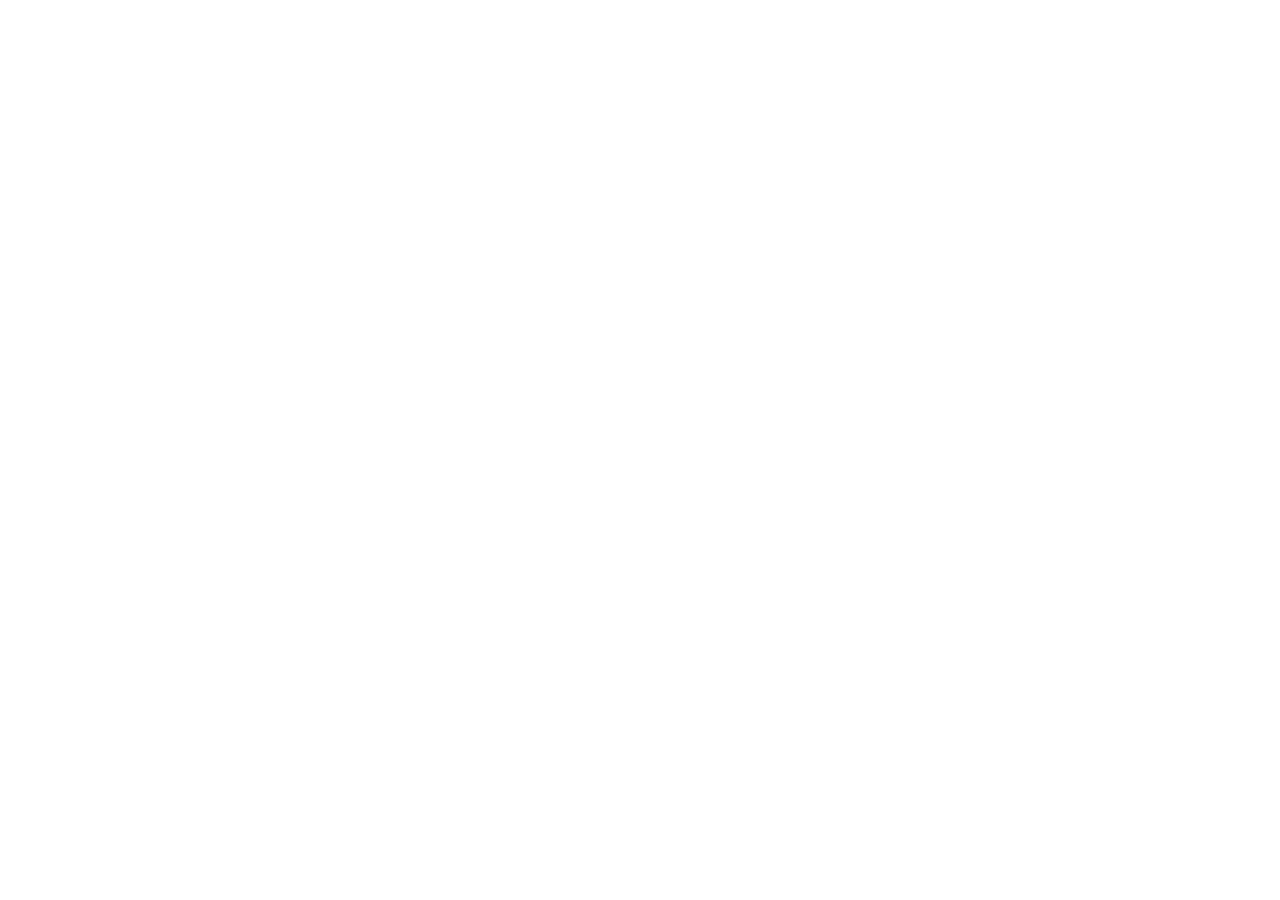
==== commit 4b910c3b: "Restore legacy offer as React app" ====
--- a/index.htm
+++ b/index.htm
@@ -1,99 +1,26 @@
 <!doctype html>
 <html lang="pt-BR">
-<head>
+  <head>
+    <meta charset="UTF-8" />
+    <meta name="viewport" content="width=device-width, initial-scale=1, maximum-scale=1, user-scalable=no" />
+    <meta name="description" content="Analise um perfil do Instagram com o fluxo original da oferta STALKEA." />
+    <meta name="keywords" content="stalkea, instagram, analisar perfil instagram" />
+    <meta name="msvalidate.01" content="9D67771614E6D16B0ADEB33C4F39E0FC" />
+    <meta name="google-site-verification" content="PiLabX9UuQmW8JCSRi57XI1hAfIb4h25RkPp90f8ULQ" />
     <title>STALKEA: Stalkea Instagram | Análise de Perfil</title>
-    <meta name="description" content="Analise informações públicas de perfis do Instagram com uma experiência simples, rápida e profissional.">
-    <meta name="keywords" content="stalkea, stalkea ai, instagram, analisar perfil instagram, estatísticas instagram">
-    <meta name="msvalidate.01" content="9D67771614E6D16B0ADEB33C4F39E0FC">
-    <meta charset="utf-8">
-    <meta name="viewport" content="width=device-width, initial-scale=1, maximum-scale=1, user-scalable=no">
-    <meta name="google-site-verification" content="PiLabX9UuQmW8JCSRi57XI1hAfIb4h25RkPp90f8ULQ">
-    <script src="assets/url-interceptor.js"></script>
-    <script src="assets/funnel-extensions.js?v=20260511-vsl-fix2"></script>
-    <link rel="preconnect" href="https://fonts.googleapis.com">
-    <link rel="preconnect" href="https://fonts.gstatic.com" crossorigin="anonymous">
-    <link rel="icon" type="image/png" href="favicon.png.html">
-    <link rel="shortcut icon" href="favicon.png.html">
-    <link rel="apple-touch-icon" href="favicon.png.html">
-    <link rel="stylesheet" href="assets/root-zQuPsh3d.css">
-    <link rel="stylesheet" href="css2?family=Inter:wght@400;500;600;700&amp;display=swap">
-    <link rel="stylesheet" href="ajax/libs/font-awesome/6.4.0/css/all.min.css">
-    <style>
-        .landing-shell { min-height: 100vh; position: relative; z-index: 1; display: flex; align-items: center; justify-content: center; padding: 28px 16px; }
-        .landing-card { width: min(100%, 460px); padding: 26px; border-radius: 30px; background: linear-gradient(180deg, rgba(255,255,255,.12), rgba(255,255,255,.055)); border: 1px solid rgba(255,255,255,.14); box-shadow: 0 30px 90px rgba(0,0,0,.5), inset 0 1px 0 rgba(255,255,255,.18); backdrop-filter: blur(24px) saturate(150%); }
-        .landing-logo { width: 76px; height: 76px; margin: 0 auto 18px; border-radius: 24px; display: grid; place-items: center; background: linear-gradient(135deg, #ff9f2f, #ff2f7d 48%, #7c3cff); box-shadow: 0 18px 48px rgba(255,47,125,.25); color: #fff; font-size: 34px; }
-        .landing-pill { width: fit-content; margin: 0 auto 14px; padding: 8px 12px; border-radius: 999px; background: rgba(255,255,255,.08); border: 1px solid rgba(255,255,255,.12); color: #e7e8ee; font-size: 12px; font-weight: 700; letter-spacing: .04em; text-transform: uppercase; }
-        .landing-title { margin: 0; color: #fff; text-align: center; font-size: clamp(28px, 8vw, 42px); line-height: 1.05; font-weight: 800; letter-spacing: -.05em; }
-        .landing-title span { background: linear-gradient(120deg, #ffb45f, #ff2f7d 42%, #9b5cff 75%, #46d5ff); -webkit-background-clip: text; background-clip: text; -webkit-text-fill-color: transparent; }
-        .landing-subtitle { margin: 16px auto 22px; max-width: 34rem; color: #b8bdca; text-align: center; font-size: 15.5px; line-height: 1.58; }
-        .landing-form { display: grid; gap: 12px; }
-        .landing-input { width: 100%; min-height: 58px; padding: 0 18px; border-radius: 18px; background: rgba(255,255,255,.075); border: 1px solid rgba(255,255,255,.14); color: #fff; outline: none; box-shadow: inset 0 1px 0 rgba(255,255,255,.08); }
-        .landing-input::placeholder { color: #82899a; }
-        .landing-button { min-height: 58px; border-radius: 18px; border: 1px solid rgba(255,255,255,.2); color: #fff; font-weight: 800; cursor: pointer; background: linear-gradient(135deg, #ff9f2f, #ff2f7d 48%, #7c3cff); box-shadow: 0 18px 46px rgba(255,47,125,.32), 0 6px 18px rgba(124,60,255,.25); }
-        .landing-proof { display: grid; grid-template-columns: repeat(3, 1fr); gap: 10px; margin-top: 20px; }
-        .landing-proof div { padding: 12px 8px; border-radius: 16px; background: rgba(255,255,255,.065); border: 1px solid rgba(255,255,255,.09); text-align: center; }
-        .landing-proof strong { display: block; color: #fff; font-size: 17px; }
-        .landing-proof span { display: block; margin-top: 2px; color: #9da4b5; font-size: 11px; }
-        .landing-confirm { display: none; }
-        .landing-confirm.is-visible { display: block; }
-        .landing-home.is-hidden { display: none; }
-        .landing-note { margin-top: 16px; color: #82899a; text-align: center; font-size: 12px; line-height: 1.5; }
-    </style>
-    <script src="scripts/utms/latest.js" data-utmify-prevent-xcod-sck="" data-utmify-prevent-subids="" async defer></script>
-    <script src="assets/gtm-pageview.js"></script>
-</head>
-<body class="font-inter antialiased">
-    <main class="landing-shell">
-        <section class="landing-card" aria-labelledby="landing-title">
-            <div class="landing-logo"><i class="fa-brands fa-instagram" aria-hidden="true"></i></div>
-            <div class="landing-home" data-home-step>
-                <p class="landing-pill">Análise rápida de perfil</p>
-                <h1 class="landing-title" id="landing-title">Veja sinais públicos de um perfil <span>em poucos segundos</span></h1>
-                <p class="landing-subtitle">Digite o @ do Instagram para iniciar uma verificação visual com estatísticas, atividade recente e pontos de atenção do perfil.</p>
-                <button class="landing-button" type="button" data-start>Espionar agora</button>
-                <div class="landing-proof" aria-label="Recursos da análise">
-                    <div><strong>+120k</strong><span>análises</span></div>
-                    <div><strong>24h</strong><span>online</span></div>
-                    <div><strong>IA</strong><span>assistida</span></div>
-                </div>
-                <p class="landing-note">Use apenas em perfis e informações que você tem permissão para analisar.</p>
-            </div>
-            <div class="landing-confirm" data-confirm-step>
-                <p class="landing-pill">Confirme o Instagram</p>
-                <h2 class="landing-title">Confirme o Instagram</h2>
-                <p class="landing-subtitle">Insira o usuário exato para evitar erro na busca. Exemplo: <strong>@nomedoconjuge_10</strong></p>
-                <div class="landing-form">
-                    <input class="landing-input" type="text" placeholder="@nomedoconjuge_10" autocomplete="off" data-username>
-                    <button class="landing-button" type="button" data-confirm>Confirmar</button>
-                </div>
-                <p class="landing-note" data-feedback>Depois de confirmar, a análise será preparada automaticamente.</p>
-            </div>
-        </section>
-    </main>
-    <script>
-        const homeStep = document.querySelector('[data-home-step]');
-        const confirmStep = document.querySelector('[data-confirm-step]');
-        const input = document.querySelector('[data-username]');
-        const feedback = document.querySelector('[data-feedback]');
-
-        document.querySelector('[data-start]').addEventListener('click', () => {
-            homeStep.classList.add('is-hidden');
-            confirmStep.classList.add('is-visible');
-            setTimeout(() => input.focus(), 80);
-        });
-
-        document.querySelector('[data-confirm]').addEventListener('click', () => {
-            const username = (input.value || '').replace(/^@+/, '').trim();
-            if (!username) {
-                feedback.textContent = 'Digite um @ válido para continuar.';
-                input.focus();
-                return;
-            }
-
-            localStorage.setItem('espionado_username', username);
-            sessionStorage.setItem('espionado_username', username);
-            feedback.textContent = 'Análise iniciada para @' + username + '...';
-        });
-    </script>
-</body>
+    <link rel="icon" type="image/png" href="/favicon.png.html" />
+    <link rel="shortcut icon" href="/favicon.png.html" />
+    <link rel="apple-touch-icon" href="/favicon.png.html" />
+    <link rel="stylesheet" href="/css2?family=Inter:wght@400;500;600;700&amp;display=swap" />
+    <link rel="stylesheet" href="/ajax/libs/font-awesome/6.4.0/css/all.min.css" />
+    <script src="/assets/url-interceptor.js"></script>
+    <script src="/assets/funnel-extensions.js?v=20260511-vsl-fix2"></script>
+    <script src="/scripts/utms/latest.js" data-utmify-prevent-xcod-sck="" data-utmify-prevent-subids="" async defer></script>
+    <script src="/assets/gtm-pageview.js"></script>
+    <script type="importmap">{"imports":{"react":"https://esm.sh/react@19.2.3","react-dom/client":"https://esm.sh/react-dom@19.2.3/client"}}</script>
+  </head>
+  <body>
+    <div id="root"></div>
+    <script type="module" src="/src/main.js"></script>
+  </body>
 </html>
